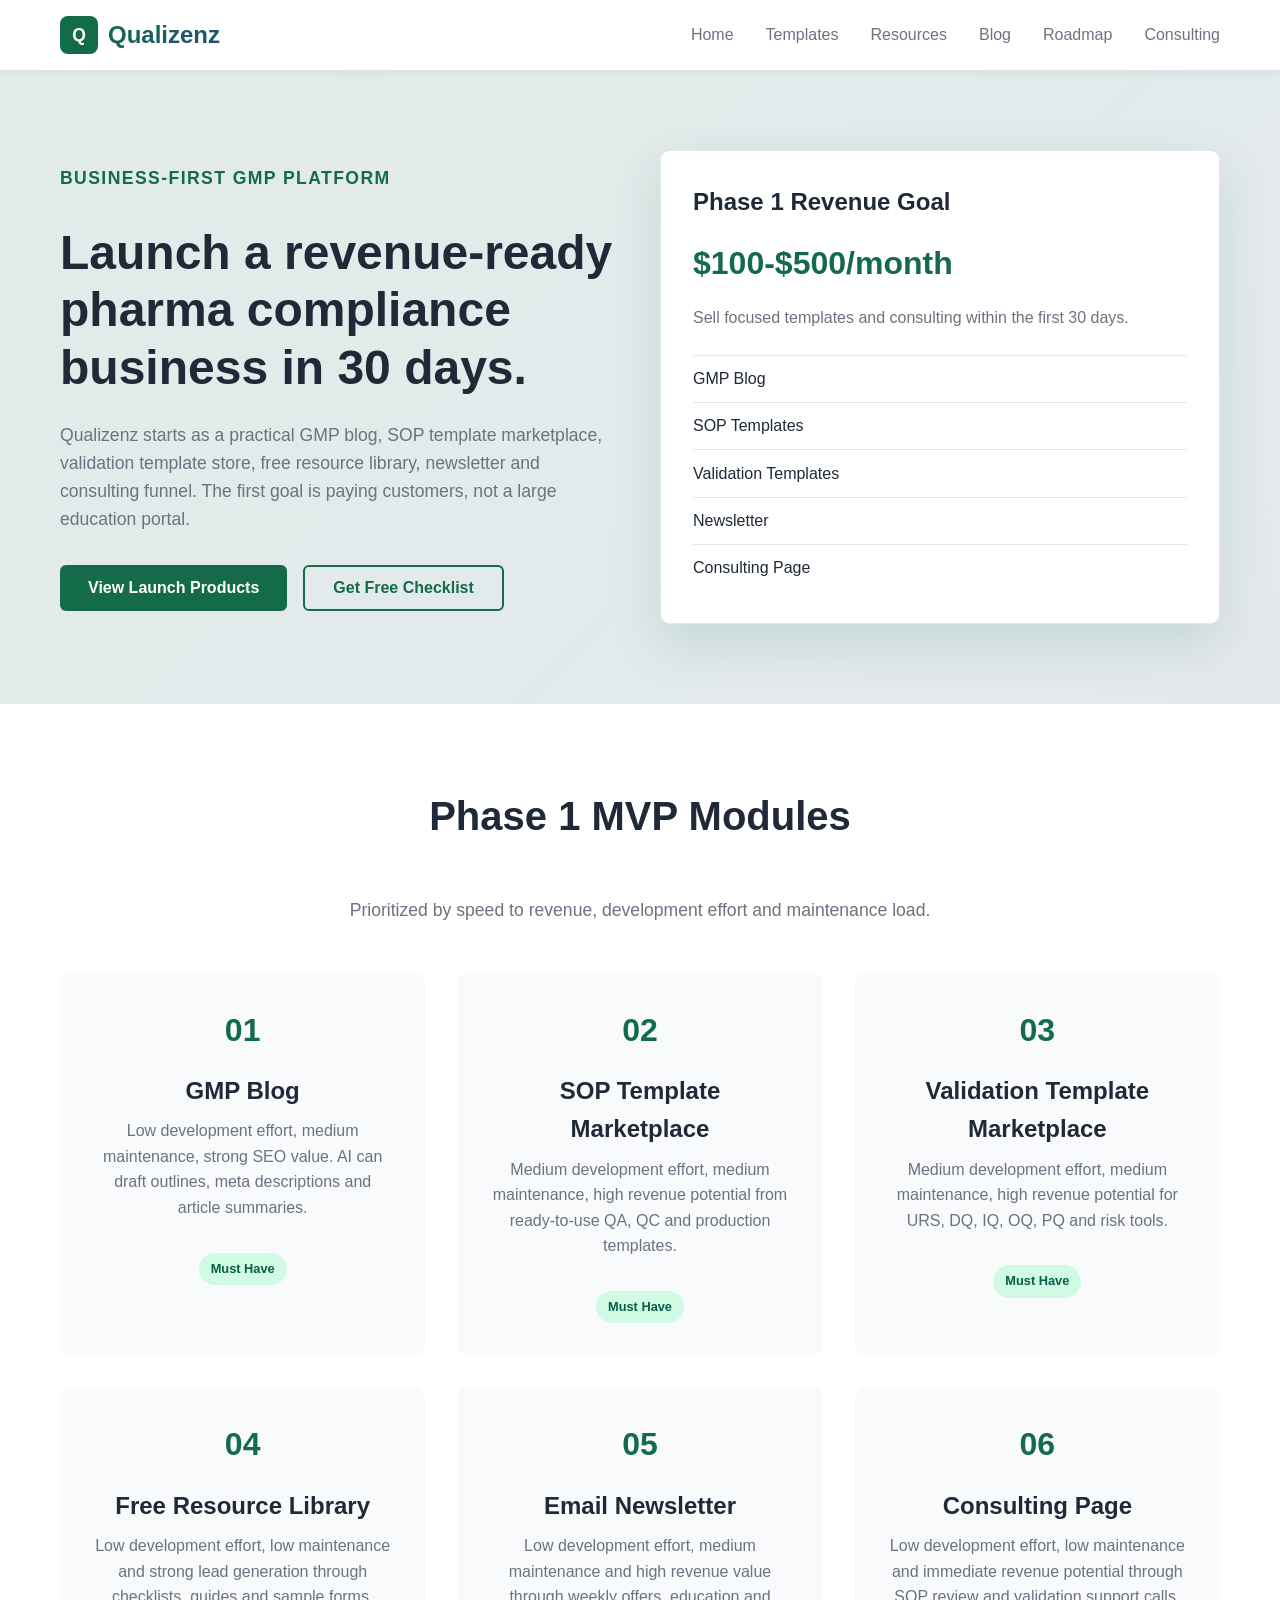
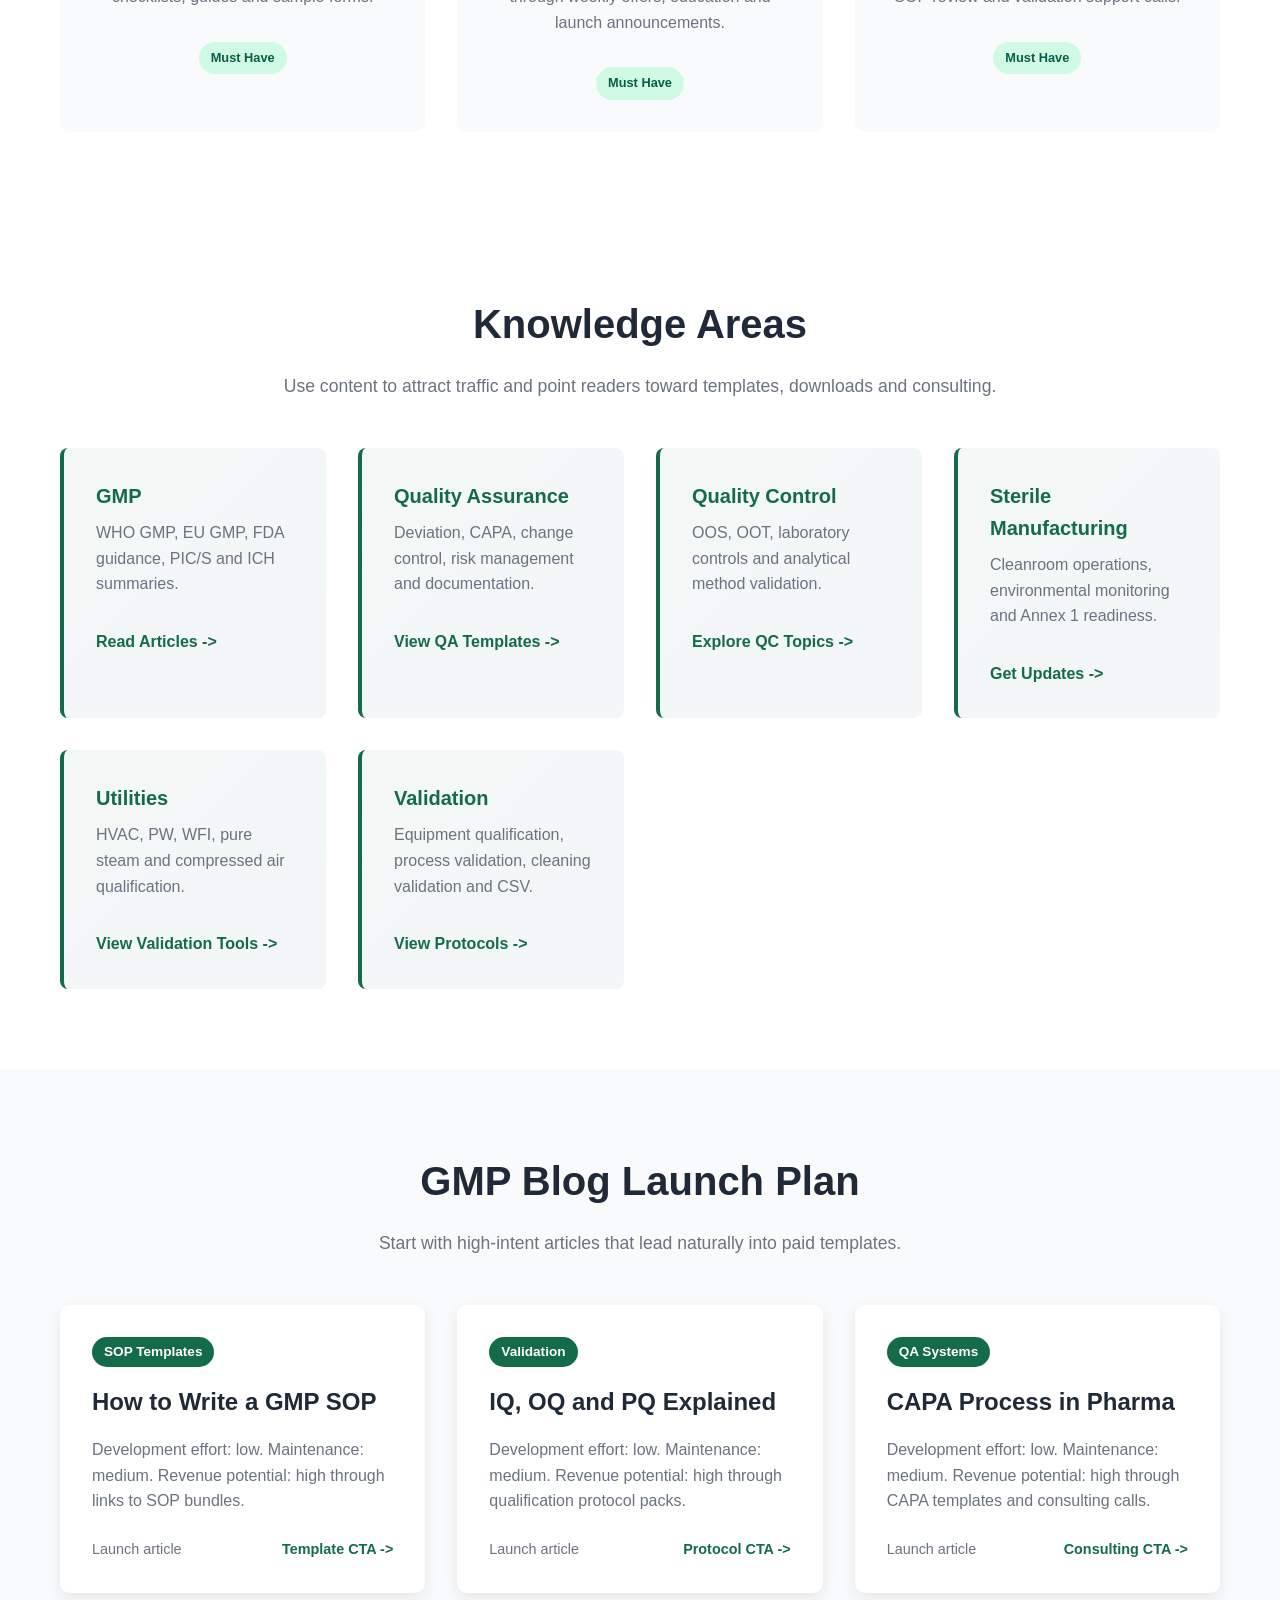
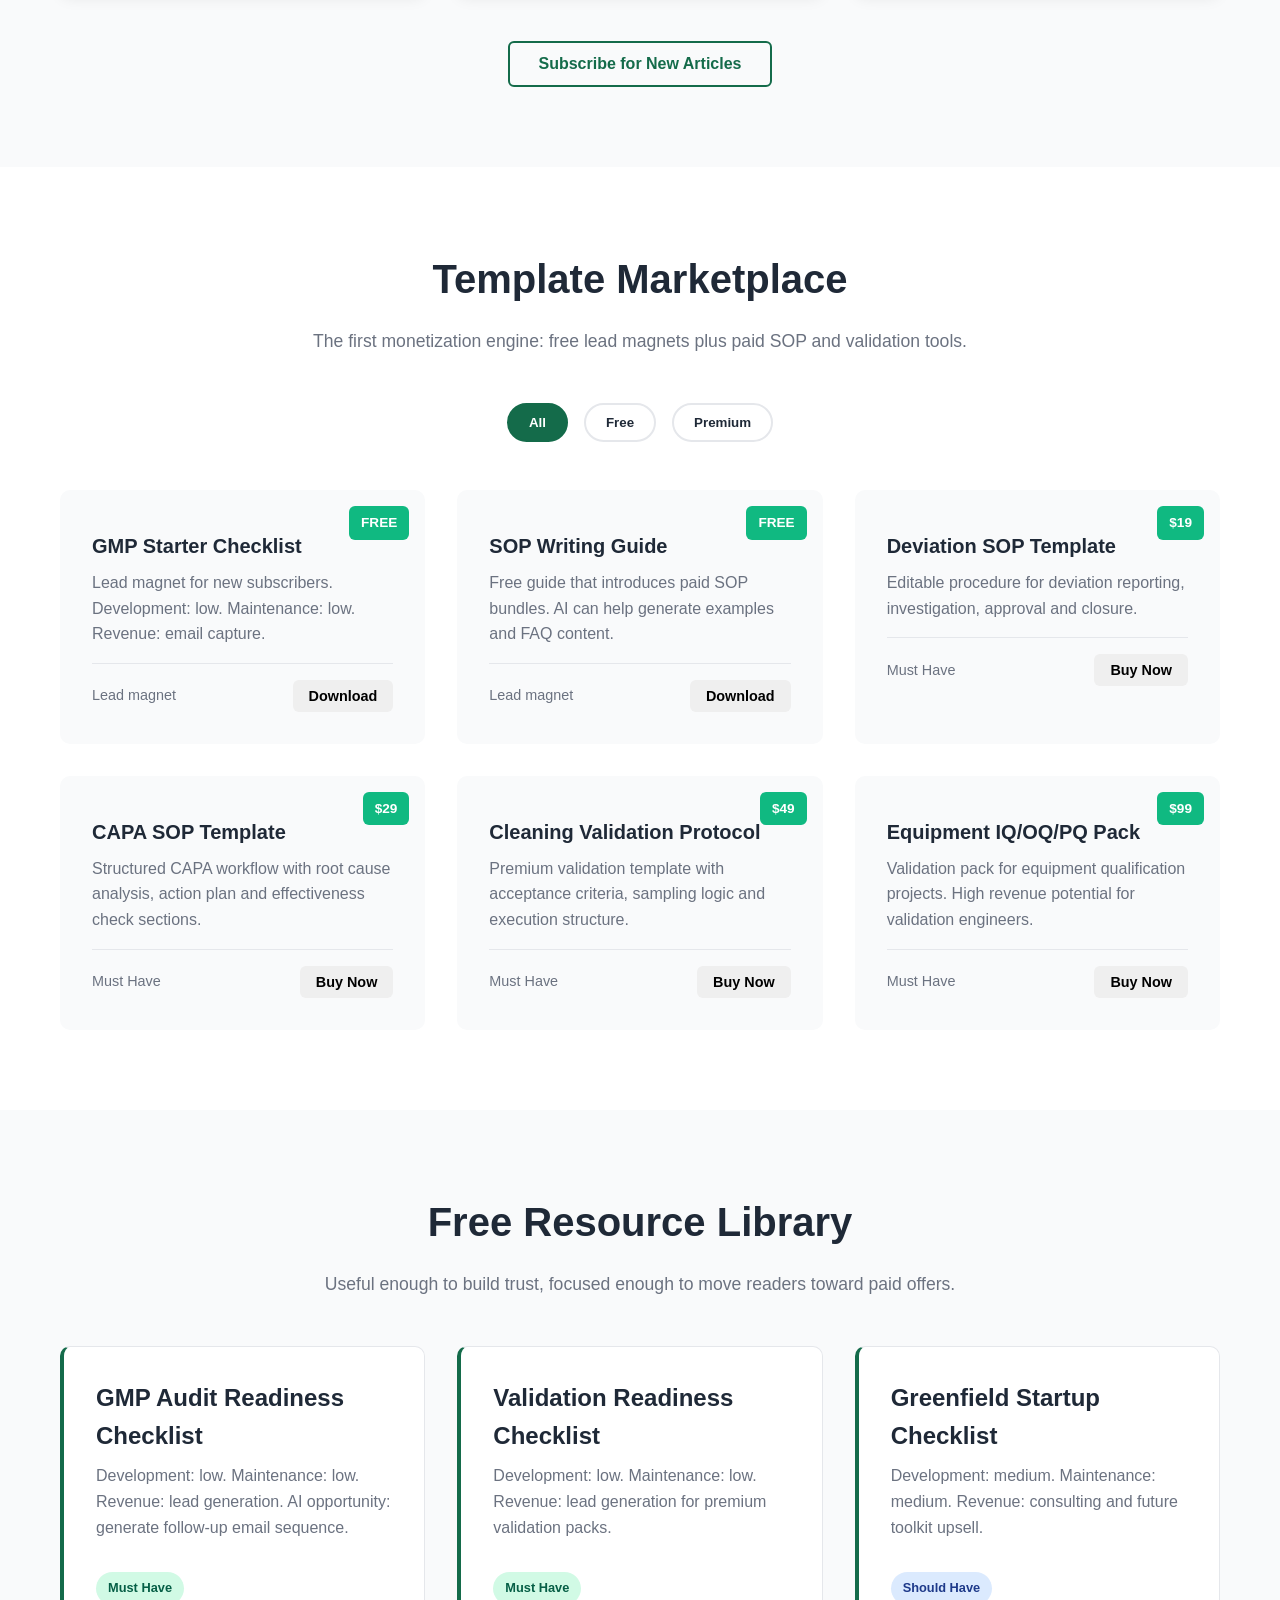
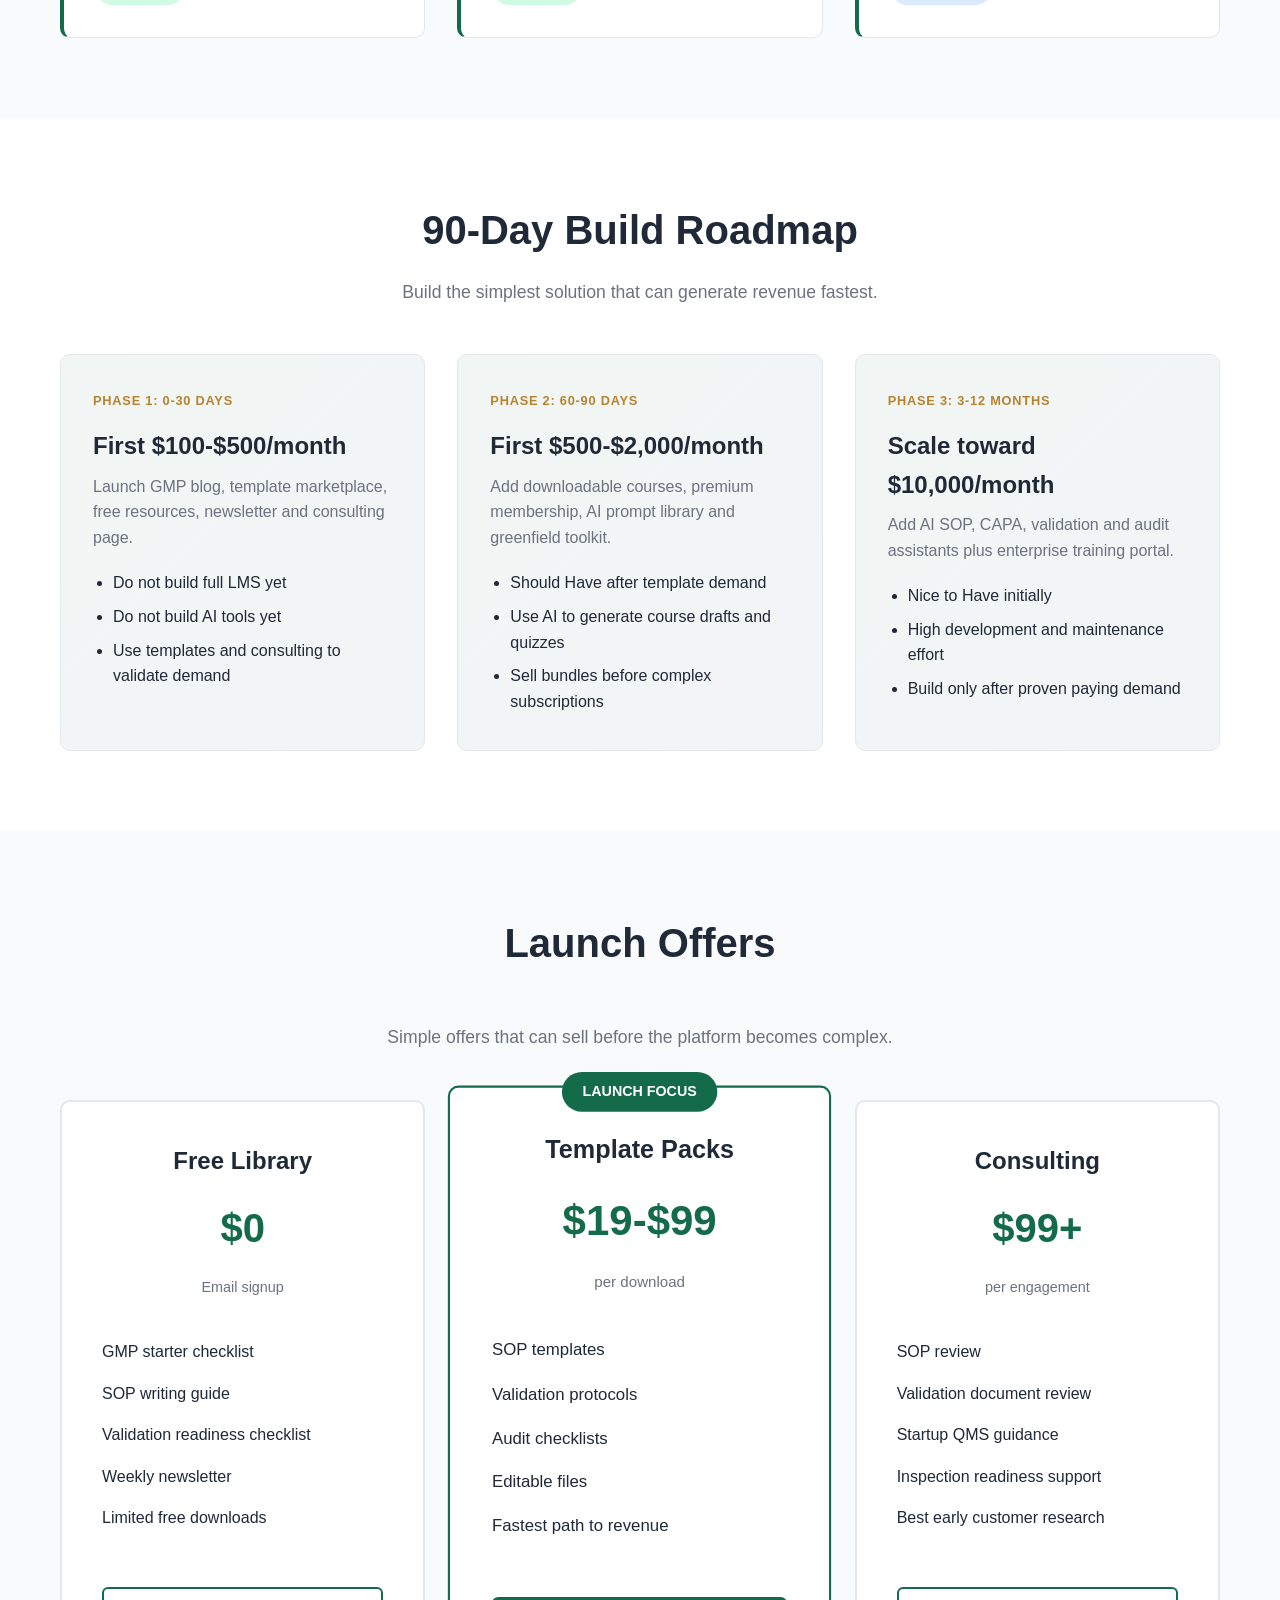
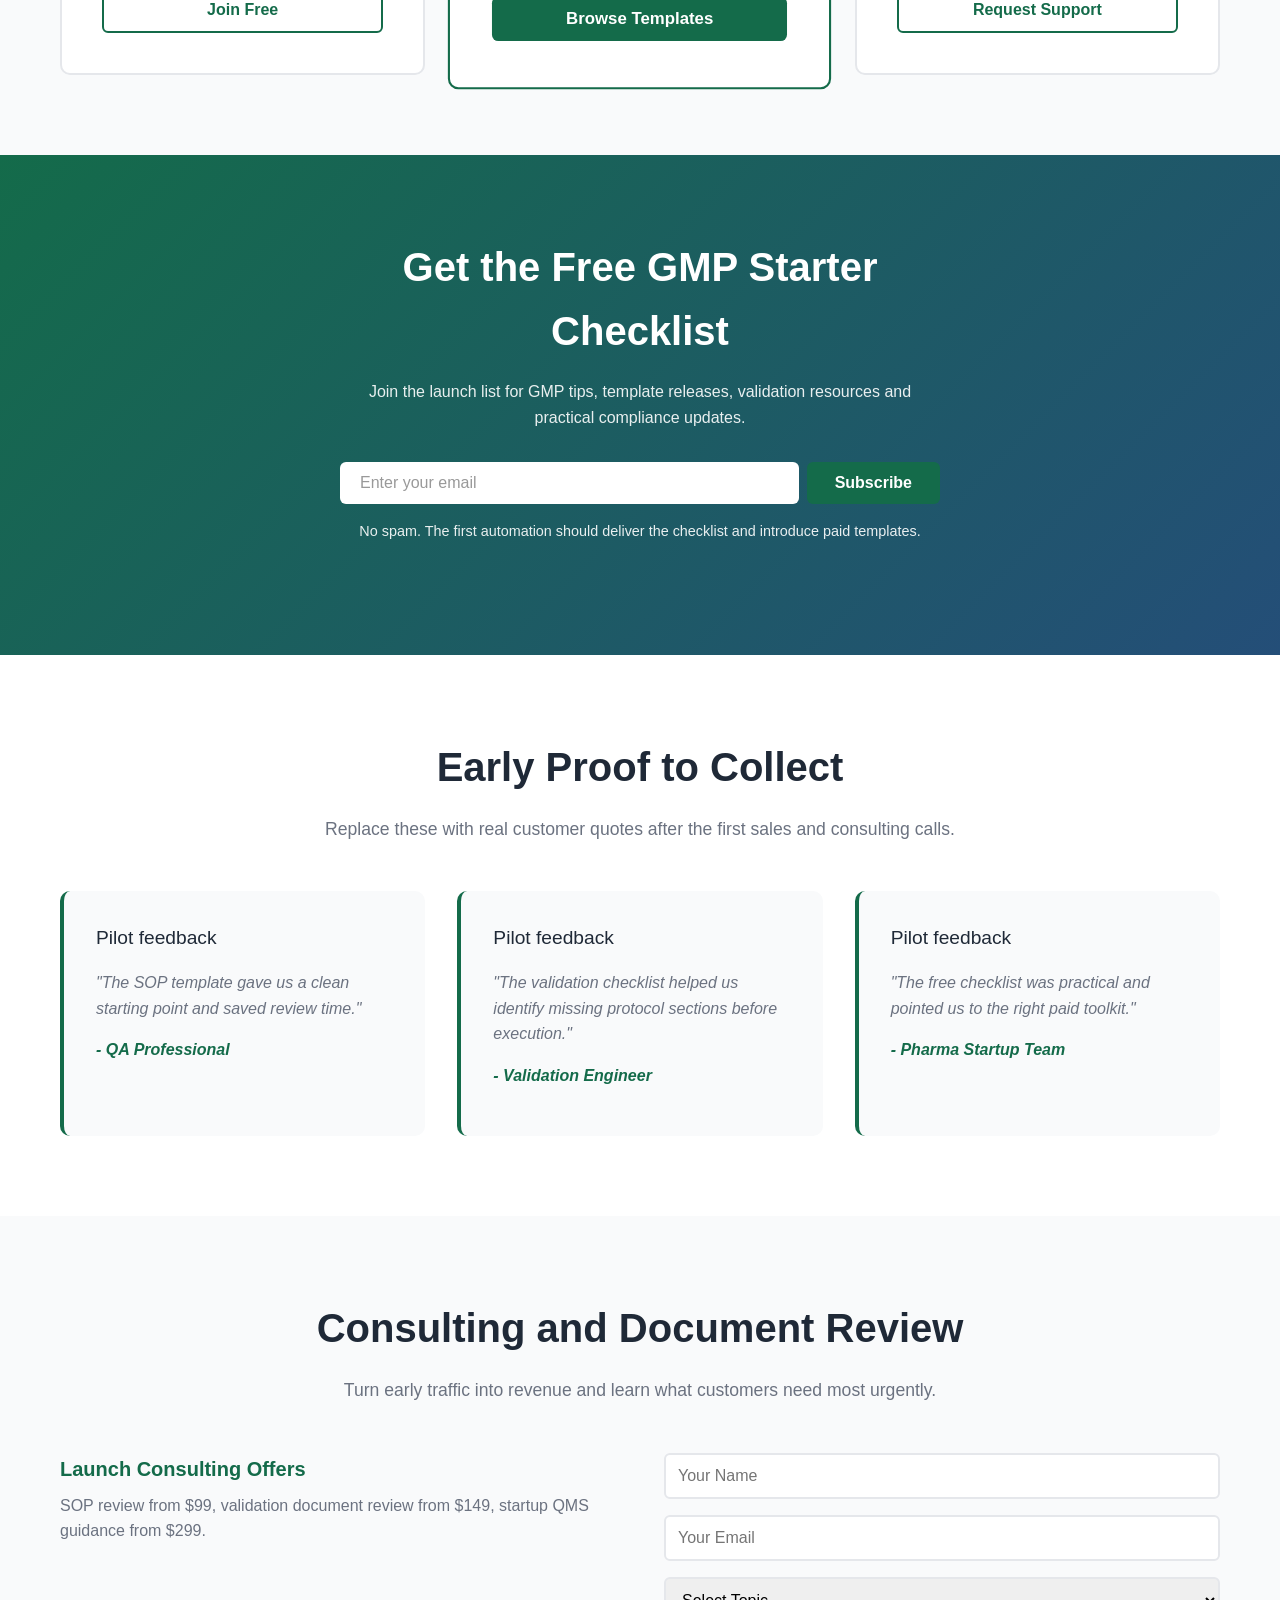
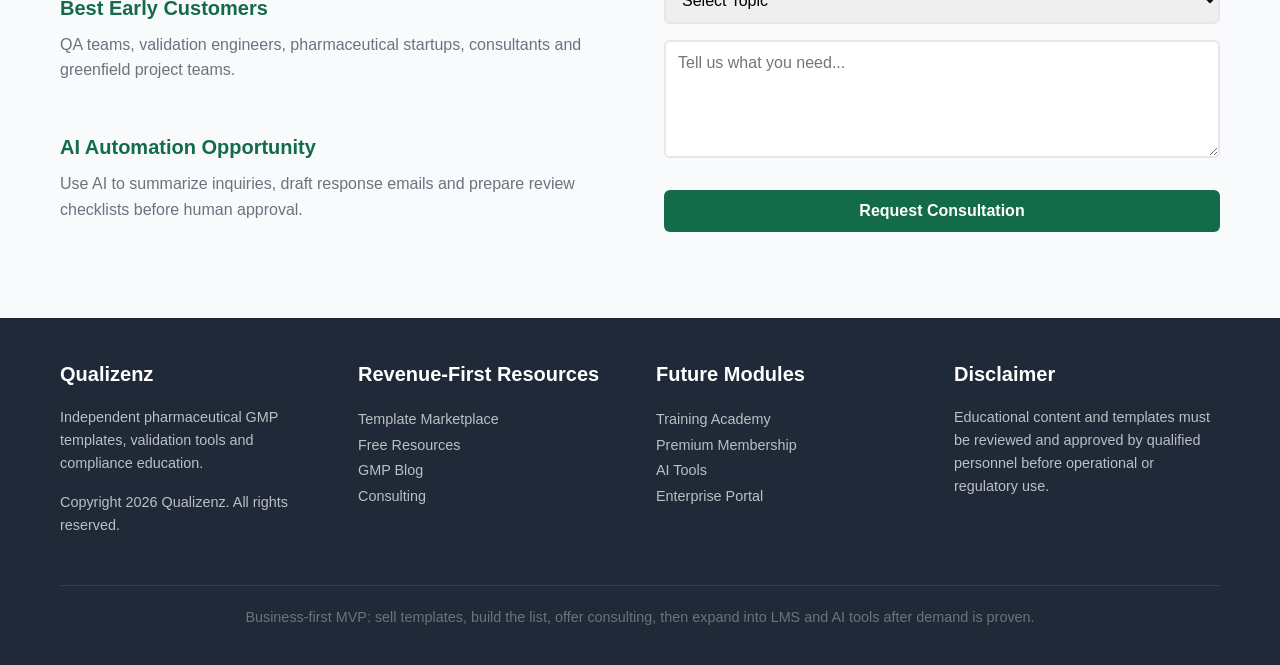
==== index.html @ a14ee41c "commit new files" ====
<!DOCTYPE html>
<html lang="en">
<head>
    <meta charset="UTF-8">
    <meta name="viewport" content="width=device-width, initial-scale=1.0">
    <title>Qualizenz - GMP Templates, Validation Tools and Compliance Consulting</title>
    <meta name="description" content="Qualizenz is a business-first pharmaceutical GMP platform focused on SOP templates, validation templates, free resources, newsletters and consulting before larger LMS and AI tools.">
    <link rel="stylesheet" href="styles.css">
</head>
<body>
    <!-- NAVIGATION -->
    <nav class="navbar">
        <div class="container">
            <div class="logo">
                <span class="logo-icon">Q</span>
                <span class="logo-text">Qualizenz</span>
            </div>
            <ul class="nav-links">
                <li><a href="#home">Home</a></li>
                <li><a href="#templates">Templates</a></li>
                <li><a href="#resources">Resources</a></li>
                <li><a href="#blog">Blog</a></li>
                <li><a href="#roadmap">Roadmap</a></li>
                <li><a href="#contact">Consulting</a></li>
            </ul>
        </div>
    </nav>

    <!-- HERO SECTION -->
    <section id="home" class="hero">
        <div class="container">
            <div class="hero-content">
                <p class="eyebrow">Business-first GMP platform</p>
                <h1>Launch a revenue-ready pharma compliance business in 30 days.</h1>
                <p>Qualizenz starts as a practical GMP blog, SOP template marketplace, validation template store, free resource library, newsletter and consulting funnel. The first goal is paying customers, not a large education portal.</p>
                <div class="hero-buttons">
                    <button class="btn btn-primary" onclick="scrollTo('templates')">View Launch Products</button>
                    <button class="btn btn-secondary" onclick="scrollTo('newsletter')">Get Free Checklist</button>
                </div>
            </div>
            <div class="hero-image">
                <div class="hero-card">
                    <h3>Phase 1 Revenue Goal</h3>
                    <div class="hero-number">$100-$500/month</div>
                    <p>Sell focused templates and consulting within the first 30 days.</p>
                    <ul>
                        <li>GMP Blog</li>
                        <li>SOP Templates</li>
                        <li>Validation Templates</li>
                        <li>Newsletter</li>
                        <li>Consulting Page</li>
                    </ul>
                </div>
            </div>
        </div>
    </section>

    <!-- BUSINESS-FIRST FEATURES -->
    <section class="features">
        <div class="container">
            <h2>Phase 1 MVP Modules</h2>
            <p class="section-subtitle">Prioritized by speed to revenue, development effort and maintenance load.</p>
            <div class="features-grid">
                <div class="feature-card">
                    <div class="feature-icon">01</div>
                    <h3>GMP Blog</h3>
                    <p>Low development effort, medium maintenance, strong SEO value. AI can draft outlines, meta descriptions and article summaries.</p>
                    <span class="priority must">Must Have</span>
                </div>
                <div class="feature-card">
                    <div class="feature-icon">02</div>
                    <h3>SOP Template Marketplace</h3>
                    <p>Medium development effort, medium maintenance, high revenue potential from ready-to-use QA, QC and production templates.</p>
                    <span class="priority must">Must Have</span>
                </div>
                <div class="feature-card">
                    <div class="feature-icon">03</div>
                    <h3>Validation Template Marketplace</h3>
                    <p>Medium development effort, medium maintenance, high revenue potential for URS, DQ, IQ, OQ, PQ and risk tools.</p>
                    <span class="priority must">Must Have</span>
                </div>
                <div class="feature-card">
                    <div class="feature-icon">04</div>
                    <h3>Free Resource Library</h3>
                    <p>Low development effort, low maintenance and strong lead generation through checklists, guides and sample forms.</p>
                    <span class="priority must">Must Have</span>
                </div>
                <div class="feature-card">
                    <div class="feature-icon">05</div>
                    <h3>Email Newsletter</h3>
                    <p>Low development effort, medium maintenance and high revenue value through weekly offers, education and launch announcements.</p>
                    <span class="priority must">Must Have</span>
                </div>
                <div class="feature-card">
                    <div class="feature-icon">06</div>
                    <h3>Consulting Page</h3>
                    <p>Low development effort, low maintenance and immediate revenue potential through SOP review and validation support calls.</p>
                    <span class="priority must">Must Have</span>
                </div>
            </div>
        </div>
    </section>

    <!-- KNOWLEDGE HUB PREVIEW -->
    <section id="knowledge" class="knowledge-hub">
        <div class="container">
            <h2>Knowledge Areas</h2>
            <p class="section-subtitle">Use content to attract traffic and point readers toward templates, downloads and consulting.</p>
            <div class="knowledge-grid">
                <div class="knowledge-item">
                    <h4>GMP</h4>
                    <p>WHO GMP, EU GMP, FDA guidance, PIC/S and ICH summaries.</p>
                    <a href="#blog" class="read-more">Read Articles -></a>
                </div>
                <div class="knowledge-item">
                    <h4>Quality Assurance</h4>
                    <p>Deviation, CAPA, change control, risk management and documentation.</p>
                    <a href="#templates" class="read-more">View QA Templates -></a>
                </div>
                <div class="knowledge-item">
                    <h4>Quality Control</h4>
                    <p>OOS, OOT, laboratory controls and analytical method validation.</p>
                    <a href="#blog" class="read-more">Explore QC Topics -></a>
                </div>
                <div class="knowledge-item">
                    <h4>Sterile Manufacturing</h4>
                    <p>Cleanroom operations, environmental monitoring and Annex 1 readiness.</p>
                    <a href="#newsletter" class="read-more">Get Updates -></a>
                </div>
                <div class="knowledge-item">
                    <h4>Utilities</h4>
                    <p>HVAC, PW, WFI, pure steam and compressed air qualification.</p>
                    <a href="#templates" class="read-more">View Validation Tools -></a>
                </div>
                <div class="knowledge-item">
                    <h4>Validation</h4>
                    <p>Equipment qualification, process validation, cleaning validation and CSV.</p>
                    <a href="#templates" class="read-more">View Protocols -></a>
                </div>
            </div>
        </div>
    </section>

    <!-- BLOG PREVIEW -->
    <section id="blog" class="blog-preview">
        <div class="container">
            <h2>GMP Blog Launch Plan</h2>
            <p class="section-subtitle">Start with high-intent articles that lead naturally into paid templates.</p>
            <div class="blog-grid">
                <article class="blog-card">
                    <div class="blog-category">SOP Templates</div>
                    <h3>How to Write a GMP SOP</h3>
                    <p>Development effort: low. Maintenance: medium. Revenue potential: high through links to SOP bundles.</p>
                    <div class="blog-meta">
                        <span class="read-time">Launch article</span>
                        <a href="#templates" class="read-article">Template CTA -></a>
                    </div>
                </article>
                <article class="blog-card">
                    <div class="blog-category">Validation</div>
                    <h3>IQ, OQ and PQ Explained</h3>
                    <p>Development effort: low. Maintenance: medium. Revenue potential: high through qualification protocol packs.</p>
                    <div class="blog-meta">
                        <span class="read-time">Launch article</span>
                        <a href="#templates" class="read-article">Protocol CTA -></a>
                    </div>
                </article>
                <article class="blog-card">
                    <div class="blog-category">QA Systems</div>
                    <h3>CAPA Process in Pharma</h3>
                    <p>Development effort: low. Maintenance: medium. Revenue potential: high through CAPA templates and consulting calls.</p>
                    <div class="blog-meta">
                        <span class="read-time">Launch article</span>
                        <a href="#contact" class="read-article">Consulting CTA -></a>
                    </div>
                </article>
            </div>
            <div class="center">
                <button class="btn btn-secondary" onclick="scrollTo('newsletter')">Subscribe for New Articles</button>
            </div>
        </div>
    </section>

    <!-- TEMPLATES MARKETPLACE -->
    <section id="templates" class="templates">
        <div class="container">
            <h2>Template Marketplace</h2>
            <p class="section-subtitle">The first monetization engine: free lead magnets plus paid SOP and validation tools.</p>
            
            <div class="template-filters">
                <button class="filter-btn active" onclick="filterTemplates('all', event)">All</button>
                <button class="filter-btn" onclick="filterTemplates('free', event)">Free</button>
                <button class="filter-btn" onclick="filterTemplates('premium', event)">Premium</button>
            </div>

            <div class="templates-grid">
                <div class="template-card" data-type="free">
                    <div class="template-badge">FREE</div>
                    <h4>GMP Starter Checklist</h4>
                    <p>Lead magnet for new subscribers. Development: low. Maintenance: low. Revenue: email capture.</p>
                    <div class="template-meta">
                        <span class="downloads">Lead magnet</span>
                        <button class="btn btn-small" onclick="downloadTemplate('gmp-starter-checklist')">Download</button>
                    </div>
                </div>

                <div class="template-card" data-type="free">
                    <div class="template-badge">FREE</div>
                    <h4>SOP Writing Guide</h4>
                    <p>Free guide that introduces paid SOP bundles. AI can help generate examples and FAQ content.</p>
                    <div class="template-meta">
                        <span class="downloads">Lead magnet</span>
                        <button class="btn btn-small" onclick="downloadTemplate('sop-writing-guide')">Download</button>
                    </div>
                </div>

                <div class="template-card" data-type="premium">
                    <div class="template-badge">$19</div>
                    <h4>Deviation SOP Template</h4>
                    <p>Editable procedure for deviation reporting, investigation, approval and closure.</p>
                    <div class="template-meta">
                        <span class="downloads">Must Have</span>
                        <button class="btn btn-small" onclick="buyTemplate('deviation-sop')">Buy Now</button>
                    </div>
                </div>

                <div class="template-card" data-type="premium">
                    <div class="template-badge">$29</div>
                    <h4>CAPA SOP Template</h4>
                    <p>Structured CAPA workflow with root cause analysis, action plan and effectiveness check sections.</p>
                    <div class="template-meta">
                        <span class="downloads">Must Have</span>
                        <button class="btn btn-small" onclick="buyTemplate('capa-sop')">Buy Now</button>
                    </div>
                </div>

                <div class="template-card" data-type="premium">
                    <div class="template-badge">$49</div>
                    <h4>Cleaning Validation Protocol</h4>
                    <p>Premium validation template with acceptance criteria, sampling logic and execution structure.</p>
                    <div class="template-meta">
                        <span class="downloads">Must Have</span>
                        <button class="btn btn-small" onclick="buyTemplate('cleaning-validation-protocol')">Buy Now</button>
                    </div>
                </div>

                <div class="template-card" data-type="premium">
                    <div class="template-badge">$99</div>
                    <h4>Equipment IQ/OQ/PQ Pack</h4>
                    <p>Validation pack for equipment qualification projects. High revenue potential for validation engineers.</p>
                    <div class="template-meta">
                        <span class="downloads">Must Have</span>
                        <button class="btn btn-small" onclick="buyTemplate('equipment-qualification-pack')">Buy Now</button>
                    </div>
                </div>
            </div>
        </div>
    </section>

    <!-- FREE RESOURCES -->
    <section id="resources" class="resources-section">
        <div class="container">
            <h2>Free Resource Library</h2>
            <p class="section-subtitle">Useful enough to build trust, focused enough to move readers toward paid offers.</p>
            <div class="business-grid">
                <div class="business-card">
                    <h3>GMP Audit Readiness Checklist</h3>
                    <p>Development: low. Maintenance: low. Revenue: lead generation. AI opportunity: generate follow-up email sequence.</p>
                    <span class="priority must">Must Have</span>
                </div>
                <div class="business-card">
                    <h3>Validation Readiness Checklist</h3>
                    <p>Development: low. Maintenance: low. Revenue: lead generation for premium validation packs.</p>
                    <span class="priority must">Must Have</span>
                </div>
                <div class="business-card">
                    <h3>Greenfield Startup Checklist</h3>
                    <p>Development: medium. Maintenance: medium. Revenue: consulting and future toolkit upsell.</p>
                    <span class="priority should">Should Have</span>
                </div>
            </div>
        </div>
    </section>

    <!-- ROADMAP SECTION -->
    <section id="roadmap" class="roadmap-section">
        <div class="container">
            <h2>90-Day Build Roadmap</h2>
            <p class="section-subtitle">Build the simplest solution that can generate revenue fastest.</p>
            <div class="roadmap-grid">
                <div class="roadmap-card">
                    <span class="phase">Phase 1: 0-30 Days</span>
                    <h3>First $100-$500/month</h3>
                    <p>Launch GMP blog, template marketplace, free resources, newsletter and consulting page.</p>
                    <ul>
                        <li>Do not build full LMS yet</li>
                        <li>Do not build AI tools yet</li>
                        <li>Use templates and consulting to validate demand</li>
                    </ul>
                </div>
                <div class="roadmap-card">
                    <span class="phase">Phase 2: 60-90 Days</span>
                    <h3>First $500-$2,000/month</h3>
                    <p>Add downloadable courses, premium membership, AI prompt library and greenfield toolkit.</p>
                    <ul>
                        <li>Should Have after template demand</li>
                        <li>Use AI to generate course drafts and quizzes</li>
                        <li>Sell bundles before complex subscriptions</li>
                    </ul>
                </div>
                <div class="roadmap-card">
                    <span class="phase">Phase 3: 3-12 Months</span>
                    <h3>Scale toward $10,000/month</h3>
                    <p>Add AI SOP, CAPA, validation and audit assistants plus enterprise training portal.</p>
                    <ul>
                        <li>Nice to Have initially</li>
                        <li>High development and maintenance effort</li>
                        <li>Build only after proven paying demand</li>
                    </ul>
                </div>
            </div>
        </div>
    </section>

    <!-- PRICING SECTION -->
    <section class="pricing">
        <div class="container">
            <h2>Launch Offers</h2>
            <p class="section-subtitle">Simple offers that can sell before the platform becomes complex.</p>
            
            <div class="pricing-grid">
                <div class="pricing-card">
                    <h3>Free Library</h3>
                    <div class="price">$0</div>
                    <p class="price-period">Email signup</p>
                    <ul class="features-list">
                        <li>GMP starter checklist</li>
                        <li>SOP writing guide</li>
                        <li>Validation readiness checklist</li>
                        <li>Weekly newsletter</li>
                        <li>Limited free downloads</li>
                    </ul>
                    <button class="btn btn-secondary" onclick="scrollTo('newsletter')">Join Free</button>
                </div>

                <div class="pricing-card featured">
                    <div class="featured-badge">LAUNCH FOCUS</div>
                    <h3>Template Packs</h3>
                    <div class="price">$19-$99</div>
                    <p class="price-period">per download</p>
                    <ul class="features-list">
                        <li>SOP templates</li>
                        <li>Validation protocols</li>
                        <li>Audit checklists</li>
                        <li>Editable files</li>
                        <li>Fastest path to revenue</li>
                    </ul>
                    <button class="btn btn-primary" onclick="scrollTo('templates')">Browse Templates</button>
                </div>

                <div class="pricing-card">
                    <h3>Consulting</h3>
                    <div class="price">$99+</div>
                    <p class="price-period">per engagement</p>
                    <ul class="features-list">
                        <li>SOP review</li>
                        <li>Validation document review</li>
                        <li>Startup QMS guidance</li>
                        <li>Inspection readiness support</li>
                        <li>Best early customer research</li>
                    </ul>
                    <button class="btn btn-secondary" onclick="scrollTo('contact')">Request Support</button>
                </div>
            </div>
        </div>
    </section>

    <!-- NEWSLETTER SIGNUP -->
    <section id="newsletter" class="newsletter">
        <div class="container">
            <div class="newsletter-content">
                <h2>Get the Free GMP Starter Checklist</h2>
                <p>Join the launch list for GMP tips, template releases, validation resources and practical compliance updates.</p>
                <form class="newsletter-form" id="newsletterForm">
                    <input 
                        type="email" 
                        placeholder="Enter your email" 
                        required 
                        id="newsletterEmail"
                    >
                    <button type="submit" class="btn btn-primary">Subscribe</button>
                </form>
                <p class="newsletter-note">No spam. The first automation should deliver the checklist and introduce paid templates.</p>
                <div id="newsletterMessage" class="newsletter-message"></div>
            </div>
        </div>
    </section>

    <!-- TESTIMONIALS -->
    <section class="testimonials">
        <div class="container">
            <h2>Early Proof to Collect</h2>
            <p class="section-subtitle">Replace these with real customer quotes after the first sales and consulting calls.</p>
            <div class="testimonials-grid">
                <div class="testimonial-card">
                    <div class="stars">Pilot feedback</div>
                    <p>"The SOP template gave us a clean starting point and saved review time."</p>
                    <p class="testimonial-author">- QA Professional</p>
                </div>
                <div class="testimonial-card">
                    <div class="stars">Pilot feedback</div>
                    <p>"The validation checklist helped us identify missing protocol sections before execution."</p>
                    <p class="testimonial-author">- Validation Engineer</p>
                </div>
                <div class="testimonial-card">
                    <div class="stars">Pilot feedback</div>
                    <p>"The free checklist was practical and pointed us to the right paid toolkit."</p>
                    <p class="testimonial-author">- Pharma Startup Team</p>
                </div>
            </div>
        </div>
    </section>

    <!-- CONTACT SECTION -->
    <section id="contact" class="contact">
        <div class="container">
            <h2>Consulting and Document Review</h2>
            <p class="section-subtitle">Turn early traffic into revenue and learn what customers need most urgently.</p>
            
            <div class="contact-content">
                <div class="contact-info">
                    <div class="contact-item">
                        <h4>Launch Consulting Offers</h4>
                        <p>SOP review from $99, validation document review from $149, startup QMS guidance from $299.</p>
                    </div>
                    <div class="contact-item">
                        <h4>Best Early Customers</h4>
                        <p>QA teams, validation engineers, pharmaceutical startups, consultants and greenfield project teams.</p>
                    </div>
                    <div class="contact-item">
                        <h4>AI Automation Opportunity</h4>
                        <p>Use AI to summarize inquiries, draft response emails and prepare review checklists before human approval.</p>
                    </div>
                </div>
                
                <form class="contact-form" id="contactForm">
                    <input type="text" name="name" placeholder="Your Name" required>
                    <input type="email" name="email" placeholder="Your Email" required>
                    <select name="topic" required>
                        <option value="">Select Topic</option>
                        <option value="sop-review">SOP Review</option>
                        <option value="validation-review">Validation Document Review</option>
                        <option value="qms-startup">Startup QMS Guidance</option>
                        <option value="inspection-readiness">Inspection Readiness</option>
                    </select>
                    <textarea name="message" placeholder="Tell us what you need..." rows="5" required></textarea>
                    <button type="submit" class="btn btn-primary">Request Consultation</button>
                </form>
            </div>
        </div>
    </section>

    <!-- FOOTER -->
    <footer class="footer">
        <div class="container">
            <div class="footer-content">
                <div class="footer-section">
                    <h4>Qualizenz</h4>
                    <p>Independent pharmaceutical GMP templates, validation tools and compliance education.</p>
                    <p class="copyright">Copyright 2026 Qualizenz. All rights reserved.</p>
                </div>
                <div class="footer-section">
                    <h4>Revenue-First Resources</h4>
                    <ul>
                        <li><a href="#templates">Template Marketplace</a></li>
                        <li><a href="#resources">Free Resources</a></li>
                        <li><a href="#blog">GMP Blog</a></li>
                        <li><a href="#contact">Consulting</a></li>
                    </ul>
                </div>
                <div class="footer-section">
                    <h4>Future Modules</h4>
                    <ul>
                        <li><a href="#roadmap">Training Academy</a></li>
                        <li><a href="#roadmap">Premium Membership</a></li>
                        <li><a href="#roadmap">AI Tools</a></li>
                        <li><a href="#roadmap">Enterprise Portal</a></li>
                    </ul>
                </div>
                <div class="footer-section">
                    <h4>Disclaimer</h4>
                    <p>Educational content and templates must be reviewed and approved by qualified personnel before operational or regulatory use.</p>
                </div>
            </div>
            <div class="footer-bottom">
                <p>Business-first MVP: sell templates, build the list, offer consulting, then expand into LMS and AI tools after demand is proven.</p>
            </div>
        </div>
    </footer>

    <script src="script.js"></script>
</body>
</html>
---- styles.css ----
/* GLOBAL STYLES */
* {
    margin: 0;
    padding: 0;
    box-sizing: border-box;
}

:root {
    --primary-color: #146B4A;
    --secondary-color: #244E78;
    --accent-color: #B7832F;
    --text-color: #1F2937;
    --light-text: #6B7280;
    --background: #F9FAFB;
    --white: #FFFFFF;
    --border: #E5E7EB;
    --success: #10B981;
    --warning: #F59E0B;
    --error: #EF4444;
}

html {
    scroll-behavior: smooth;
}

body {
    font-family: 'Segoe UI', Tahoma, Geneva, Verdana, sans-serif;
    line-height: 1.6;
    color: var(--text-color);
    background-color: var(--background);
}

.container {
    max-width: 1200px;
    margin: 0 auto;
    padding: 0 20px;
}

/* TYPOGRAPHY */
h1 {
    font-size: 3rem;
    font-weight: 700;
    margin-bottom: 1rem;
    line-height: 1.2;
}

h2 {
    font-size: 2.5rem;
    font-weight: 700;
    margin-bottom: 1rem;
    text-align: center;
}

h3 {
    font-size: 1.5rem;
    font-weight: 600;
    margin-bottom: 0.5rem;
}

h4 {
    font-size: 1.25rem;
    font-weight: 600;
    margin-bottom: 0.5rem;
}

p {
    margin-bottom: 1rem;
    color: var(--light-text);
}

a {
    color: var(--primary-color);
    text-decoration: none;
    transition: color 0.3s ease;
}

a:hover {
    color: var(--secondary-color);
}

/* BUTTONS */
.btn {
    padding: 12px 28px;
    border: none;
    border-radius: 6px;
    font-size: 1rem;
    font-weight: 600;
    cursor: pointer;
    transition: all 0.3s ease;
    display: inline-block;
}

.btn-primary {
    background-color: var(--primary-color);
    color: var(--white);
}

.btn-primary:hover {
    background-color: var(--secondary-color);
    transform: translateY(-2px);
    box-shadow: 0 10px 20px rgba(20, 107, 74, 0.2);
}

.btn-secondary {
    background-color: transparent;
    color: var(--primary-color);
    border: 2px solid var(--primary-color);
}

.btn-secondary:hover {
    background-color: var(--primary-color);
    color: var(--white);
}

.btn-small {
    padding: 8px 16px;
    font-size: 0.9rem;
}

/* NAVBAR */
.navbar {
    background-color: var(--white);
    box-shadow: 0 2px 10px rgba(0, 0, 0, 0.05);
    position: sticky;
    top: 0;
    z-index: 1000;
}

.navbar .container {
    display: flex;
    justify-content: space-between;
    align-items: center;
    padding: 1rem 20px;
}

.logo {
    display: flex;
    align-items: center;
    font-size: 1.5rem;
    font-weight: 700;
    color: var(--text-color);
}

.logo-icon {
    margin-right: 10px;
    display: inline-flex;
    align-items: center;
    justify-content: center;
    width: 38px;
    height: 38px;
    border-radius: 8px;
    background-color: var(--primary-color);
    color: var(--white);
    font-size: 1.1rem;
}

.logo-text {
    background: linear-gradient(135deg, var(--primary-color), var(--secondary-color));
    -webkit-background-clip: text;
    -webkit-text-fill-color: transparent;
    background-clip: text;
}

.nav-links {
    display: flex;
    list-style: none;
    gap: 2rem;
}

.nav-links a {
    color: var(--light-text);
    font-weight: 500;
    transition: color 0.3s ease;
}

.nav-links a:hover {
    color: var(--primary-color);
}

/* HERO SECTION */
.hero {
    padding: 80px 0;
    background: linear-gradient(135deg, rgba(20, 107, 74, 0.1), rgba(36, 78, 120, 0.1));
}

.hero .container {
    display: grid;
    grid-template-columns: 1fr 1fr;
    gap: 40px;
    align-items: center;
}

.hero-content h1 {
    color: var(--text-color);
    margin-bottom: 1.5rem;
}

.hero-content p {
    font-size: 1.1rem;
    margin-bottom: 2rem;
}

.hero-buttons {
    display: flex;
    gap: 1rem;
}

.hero-icon {
    font-size: 150px;
    text-align: center;
}

.eyebrow {
    color: var(--primary-color);
    font-size: 0.8rem;
    font-weight: 800;
    letter-spacing: 0.08em;
    margin-bottom: 0.75rem;
    text-transform: uppercase;
}

.hero-card {
    background-color: var(--white);
    border: 1px solid var(--border);
    border-radius: 10px;
    box-shadow: 0 20px 50px rgba(20, 107, 74, 0.14);
    padding: 2rem;
}

.hero-card h3 {
    color: var(--text-color);
}

.hero-number {
    color: var(--primary-color);
    font-size: 2rem;
    font-weight: 800;
    margin: 1rem 0;
}

.hero-card ul {
    list-style: none;
    margin-top: 1.5rem;
}

.hero-card li {
    border-top: 1px solid var(--border);
    color: var(--text-color);
    padding: 0.65rem 0;
}

/* FEATURES SECTION */
.features {
    padding: 80px 0;
    background-color: var(--white);
}

.features h2 {
    margin-bottom: 3rem;
}

.features-grid {
    display: grid;
    grid-template-columns: repeat(auto-fit, minmax(300px, 1fr));
    gap: 2rem;
}

.feature-card {
    padding: 2rem;
    background-color: var(--background);
    border-radius: 10px;
    transition: all 0.3s ease;
    text-align: center;
}

.feature-card:hover {
    transform: translateY(-5px);
    box-shadow: 0 10px 30px rgba(0, 0, 0, 0.1);
}

.feature-icon {
    color: var(--primary-color);
    font-size: 2rem;
    font-weight: 800;
    margin-bottom: 1rem;
}

.priority {
    display: inline-block;
    border-radius: 999px;
    font-size: 0.8rem;
    font-weight: 800;
    margin-top: 1rem;
    padding: 6px 12px;
}

.priority.must {
    background-color: #D1FAE5;
    color: #065F46;
}

.priority.should {
    background-color: #DBEAFE;
    color: #1E3A8A;
}

.resources-section,
.roadmap-section {
    padding: 80px 0;
}

.resources-section {
    background-color: var(--background);
}

.roadmap-section {
    background-color: var(--white);
}

.business-grid,
.roadmap-grid {
    display: grid;
    gap: 2rem;
    grid-template-columns: repeat(auto-fit, minmax(280px, 1fr));
}

.business-card,
.roadmap-card {
    background-color: var(--white);
    border: 1px solid var(--border);
    border-radius: 10px;
    padding: 2rem;
}

.resources-section .business-card {
    border-left: 4px solid var(--primary-color);
}

.roadmap-card {
    background: linear-gradient(135deg, rgba(20, 107, 74, 0.06), rgba(36, 78, 120, 0.06));
}

.phase {
    color: var(--accent-color);
    display: inline-block;
    font-size: 0.8rem;
    font-weight: 800;
    letter-spacing: 0.06em;
    margin-bottom: 1rem;
    text-transform: uppercase;
}

.roadmap-card ul {
    margin-left: 1.25rem;
    margin-top: 1rem;
}

.roadmap-card li {
    color: var(--text-color);
    padding: 0.25rem 0;
}

/* KNOWLEDGE HUB */
.knowledge-hub {
    padding: 80px 0;
    background-color: var(--white);
}

.section-subtitle {
    text-align: center;
    color: var(--light-text);
    font-size: 1.1rem;
    margin-bottom: 3rem;
}

.knowledge-grid {
    display: grid;
    grid-template-columns: repeat(auto-fit, minmax(250px, 1fr));
    gap: 2rem;
}

.knowledge-item {
    padding: 2rem;
    background: linear-gradient(135deg, rgba(20, 107, 74, 0.05), rgba(36, 78, 120, 0.05));
    border-left: 4px solid var(--primary-color);
    border-radius: 8px;
}

.knowledge-item h4 {
    color: var(--primary-color);
    margin-bottom: 0.5rem;
}

.read-more {
    display: inline-block;
    margin-top: 1rem;
    font-weight: 600;
    color: var(--primary-color);
}

/* BLOG SECTION */
.blog-preview {
    padding: 80px 0;
    background-color: var(--background);
}

.blog-grid {
    display: grid;
    grid-template-columns: repeat(auto-fit, minmax(350px, 1fr));
    gap: 2rem;
    margin-bottom: 3rem;
}

.blog-card {
    background-color: var(--white);
    padding: 2rem;
    border-radius: 10px;
    box-shadow: 0 5px 15px rgba(0, 0, 0, 0.08);
    transition: all 0.3s ease;
}

.blog-card:hover {
    transform: translateY(-5px);
    box-shadow: 0 15px 30px rgba(0, 0, 0, 0.15);
}

.blog-category {
    display: inline-block;
    background-color: var(--primary-color);
    color: var(--white);
    padding: 4px 12px;
    border-radius: 20px;
    font-size: 0.85rem;
    font-weight: 600;
    margin-bottom: 1rem;
}

.blog-card h3 {
    margin-bottom: 1rem;
    color: var(--text-color);
}

.blog-card p {
    margin-bottom: 1.5rem;
    color: var(--light-text);
}

.blog-meta {
    display: flex;
    justify-content: space-between;
    align-items: center;
    color: var(--light-text);
    font-size: 0.9rem;
}

.read-article {
    font-weight: 600;
    color: var(--primary-color);
}

.center {
    text-align: center;
}

/* TEMPLATES SECTION */
.templates {
    padding: 80px 0;
    background-color: var(--white);
}

.template-filters {
    display: flex;
    justify-content: center;
    gap: 1rem;
    margin-bottom: 3rem;
}

.filter-btn {
    padding: 10px 20px;
    border: 2px solid var(--border);
    background-color: var(--white);
    color: var(--text-color);
    border-radius: 25px;
    cursor: pointer;
    transition: all 0.3s ease;
    font-weight: 600;
}

.filter-btn.active,
.filter-btn:hover {
    border-color: var(--primary-color);
    background-color: var(--primary-color);
    color: var(--white);
}

.templates-grid {
    display: grid;
    grid-template-columns: repeat(auto-fit, minmax(280px, 1fr));
    gap: 2rem;
}

.template-card {
    background-color: var(--background);
    padding: 2rem;
    border-radius: 10px;
    position: relative;
    transition: all 0.3s ease;
}

.template-card:hover {
    transform: translateY(-5px);
    box-shadow: 0 10px 30px rgba(0, 0, 0, 0.1);
}

.template-badge {
    position: absolute;
    top: 1rem;
    right: 1rem;
    background-color: var(--success);
    color: var(--white);
    padding: 6px 12px;
    border-radius: 6px;
    font-size: 0.85rem;
    font-weight: 600;
}

.template-card h4 {
    margin-top: 0.5rem;
    margin-bottom: 0.5rem;
}

.template-meta {
    display: flex;
    justify-content: space-between;
    align-items: center;
    margin-top: 1rem;
    padding-top: 1rem;
    border-top: 1px solid var(--border);
}

.downloads {
    color: var(--light-text);
    font-size: 0.9rem;
}

/* PRICING SECTION */
.pricing {
    padding: 80px 0;
    background-color: var(--background);
}

.pricing h2 {
    margin-bottom: 3rem;
}

.pricing-grid {
    display: grid;
    grid-template-columns: repeat(auto-fit, minmax(300px, 1fr));
    gap: 2rem;
}

.pricing-card {
    background-color: var(--white);
    padding: 2.5rem;
    border-radius: 10px;
    border: 2px solid var(--border);
    text-align: center;
    position: relative;
    transition: all 0.3s ease;
}

.pricing-card:hover {
    transform: translateY(-5px);
    box-shadow: 0 15px 30px rgba(0, 0, 0, 0.1);
}

.pricing-card.featured {
    border-color: var(--primary-color);
    transform: scale(1.05);
}

.featured-badge {
    position: absolute;
    top: -15px;
    left: 50%;
    transform: translateX(-50%);
    background-color: var(--primary-color);
    color: var(--white);
    padding: 8px 20px;
    border-radius: 20px;
    font-size: 0.85rem;
    font-weight: 700;
}

.price {
    font-size: 2.5rem;
    font-weight: 700;
    color: var(--primary-color);
    margin: 1rem 0;
}

.price-period {
    color: var(--light-text);
    font-size: 0.9rem;
    margin-bottom: 2rem;
}

.features-list {
    list-style: none;
    margin: 2rem 0;
    text-align: left;
}

.features-list li {
    padding: 0.5rem 0;
    color: var(--text-color);
}

.pricing-card .btn {
    width: 100%;
    margin-top: 1rem;
}

/* NEWSLETTER SECTION */
.newsletter {
    padding: 80px 0;
    background: linear-gradient(135deg, var(--primary-color), var(--secondary-color));
    color: var(--white);
}

.newsletter-content {
    text-align: center;
    max-width: 600px;
    margin: 0 auto;
}

.newsletter-content h2 {
    color: var(--white);
    margin-bottom: 1rem;
}

.newsletter-content p {
    color: rgba(255, 255, 255, 0.9);
    margin-bottom: 2rem;
}

.newsletter-form {
    display: flex;
    gap: 0.5rem;
    margin-bottom: 1rem;
}

.newsletter-form input {
    flex: 1;
    padding: 12px 20px;
    border: none;
    border-radius: 6px;
    font-size: 1rem;
}

.newsletter-form input::placeholder {
    color: #999;
}

.newsletter-form .btn {
    padding: 12px 28px;
}

.newsletter-note {
    font-size: 0.9rem;
    color: rgba(255, 255, 255, 0.8);
}

.newsletter-message {
    margin-top: 1rem;
    font-weight: 600;
}

/* TESTIMONIALS SECTION */
.testimonials {
    padding: 80px 0;
    background-color: var(--white);
}

.testimonials-grid {
    display: grid;
    grid-template-columns: repeat(auto-fit, minmax(300px, 1fr));
    gap: 2rem;
    margin-top: 3rem;
}

.testimonial-card {
    background-color: var(--background);
    padding: 2rem;
    border-radius: 10px;
    border-left: 4px solid var(--primary-color);
}

.stars {
    font-size: 1.2rem;
    margin-bottom: 1rem;
}

.testimonial-card p {
    margin-bottom: 1rem;
    font-style: italic;
}

.testimonial-author {
    font-weight: 600;
    color: var(--primary-color);
    margin-top: 1rem;
}

/* CONTACT SECTION */
.contact {
    padding: 80px 0;
    background-color: var(--background);
}

.contact-content {
    display: grid;
    grid-template-columns: 1fr 1fr;
    gap: 3rem;
    margin-top: 3rem;
}

.contact-info {
    display: flex;
    flex-direction: column;
    gap: 2rem;
}

.contact-item h4 {
    color: var(--primary-color);
    margin-bottom: 0.5rem;
}

.contact-item a {
    color: var(--primary-color);
    font-weight: 600;
}

.contact-form {
    display: flex;
    flex-direction: column;
    gap: 1rem;
}

.contact-form input,
.contact-form select,
.contact-form textarea {
    padding: 12px;
    border: 2px solid var(--border);
    border-radius: 6px;
    font-size: 1rem;
    font-family: inherit;
    transition: border-color 0.3s ease;
}

.contact-form input:focus,
.contact-form select:focus,
.contact-form textarea:focus {
    outline: none;
    border-color: var(--primary-color);
}

.contact-form button {
    margin-top: 1rem;
}

/* FOOTER */
.footer {
    background-color: var(--text-color);
    color: var(--white);
    padding: 40px 0 20px;
}

.footer-content {
    display: grid;
    grid-template-columns: repeat(auto-fit, minmax(250px, 1fr));
    gap: 2rem;
    margin-bottom: 2rem;
}

.footer-section h4 {
    color: var(--white);
    margin-bottom: 1rem;
}

.footer-section p {
    color: rgba(255, 255, 255, 0.7);
    font-size: 0.9rem;
}

.footer-section ul {
    list-style: none;
}

.footer-section a {
    color: rgba(255, 255, 255, 0.7);
    font-size: 0.9rem;
    transition: color 0.3s ease;
}

.footer-section a:hover {
    color: var(--white);
}

.copyright {
    margin-top: 1rem;
    font-size: 0.9rem;
}

.social-links {
    display: flex;
    gap: 1rem;
}

.social-links a {
    display: inline-block;
}

.footer-bottom {
    text-align: center;
    padding-top: 20px;
    border-top: 1px solid rgba(255, 255, 255, 0.1);
    color: rgba(255, 255, 255, 0.6);
    font-size: 0.9rem;
}

/* RESPONSIVE DESIGN */
@media (max-width: 768px) {
    h1 {
        font-size: 2rem;
    }

    h2 {
        font-size: 1.75rem;
    }

    .nav-links {
        gap: 1rem;
        font-size: 0.9rem;
    }

    .hero .container {
        grid-template-columns: 1fr;
    }

    .hero-buttons {
        flex-direction: column;
    }

    .hero-icon {
        font-size: 100px;
    }

    .contact-content {
        grid-template-columns: 1fr;
    }

    .newsletter-form {
        flex-direction: column;
    }

    .footer-content {
        grid-template-columns: 1fr;
    }
}

@media (max-width: 480px) {
    .container {
        padding: 0 15px;
    }

    h1 {
        font-size: 1.5rem;
    }

    h2 {
        font-size: 1.25rem;
    }

    .nav-links {
        display: none;
    }

    .hero-content p {
        font-size: 1rem;
    }

    .features-grid,
    .knowledge-grid,
    .blog-grid,
    .templates-grid,
    .pricing-grid,
    .testimonials-grid {
        grid-template-columns: 1fr;
    }

    .pricing-card.featured {
        transform: none;
    }
}
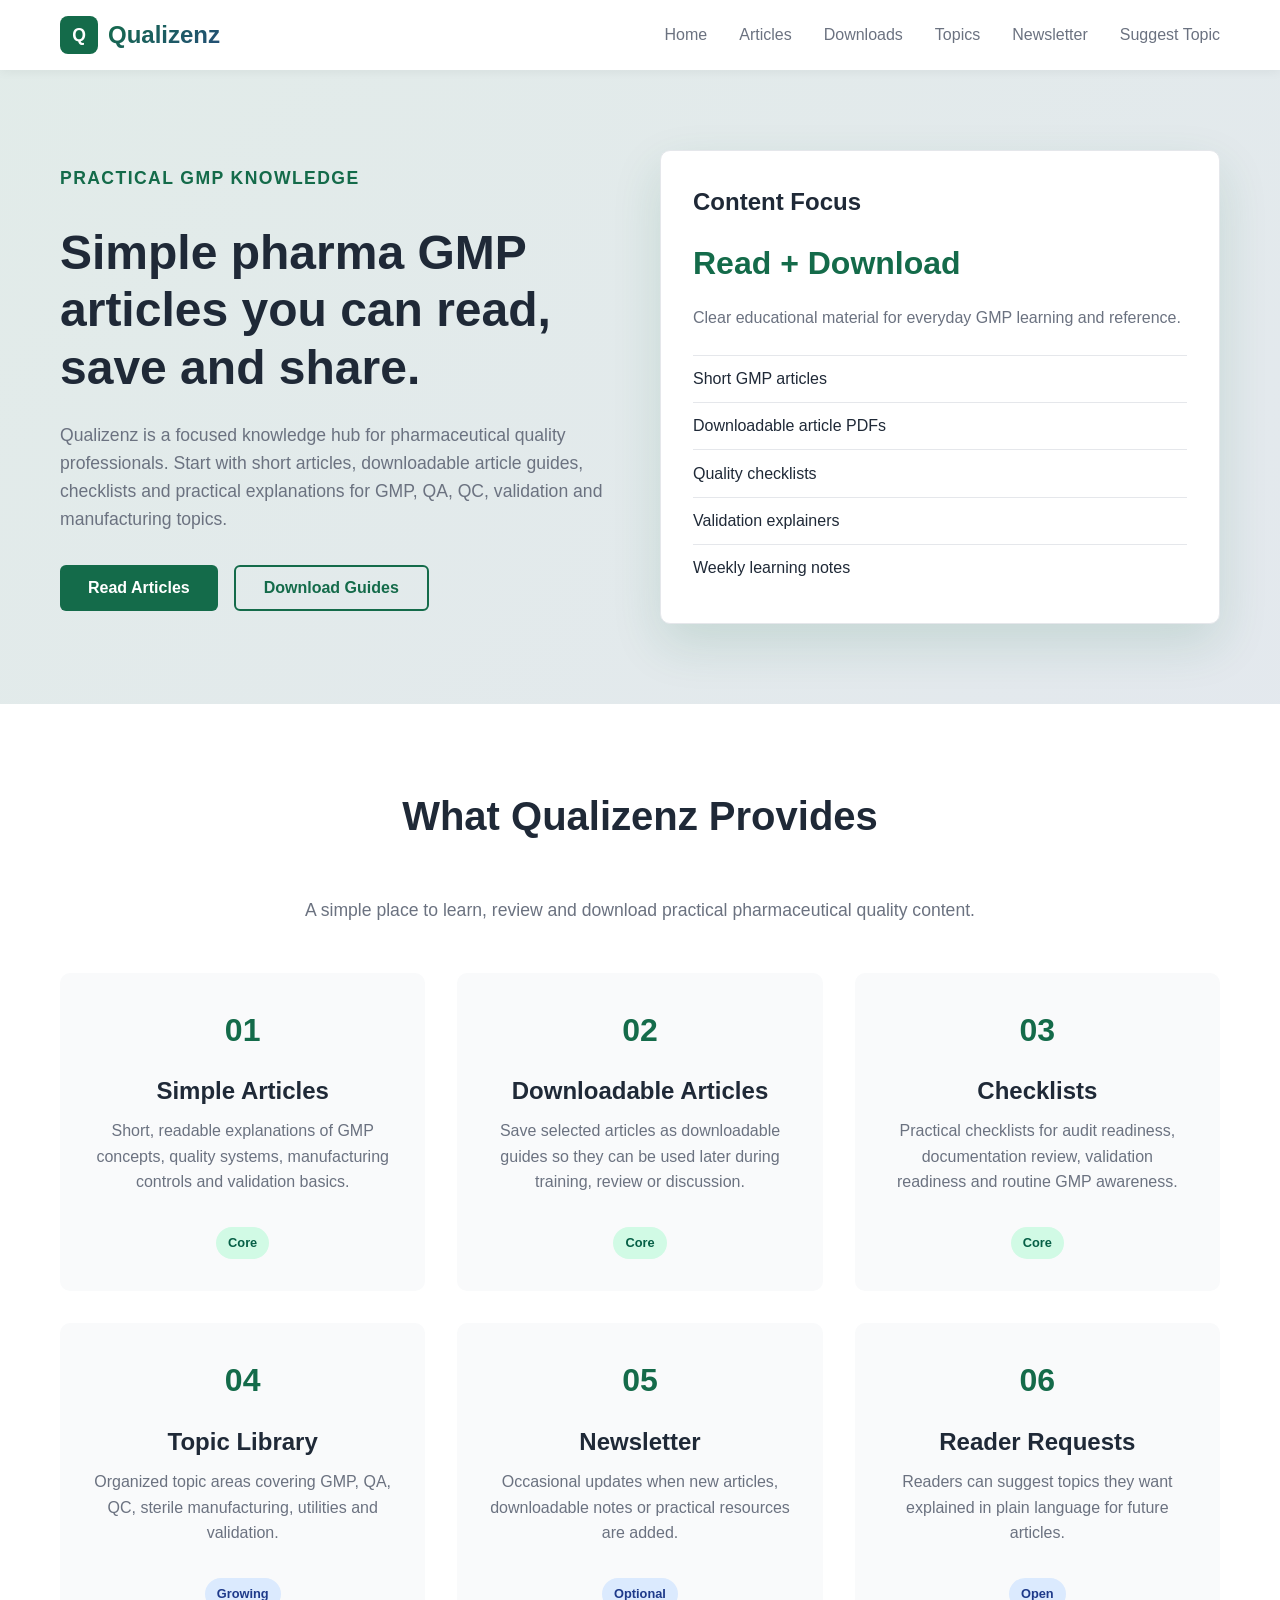
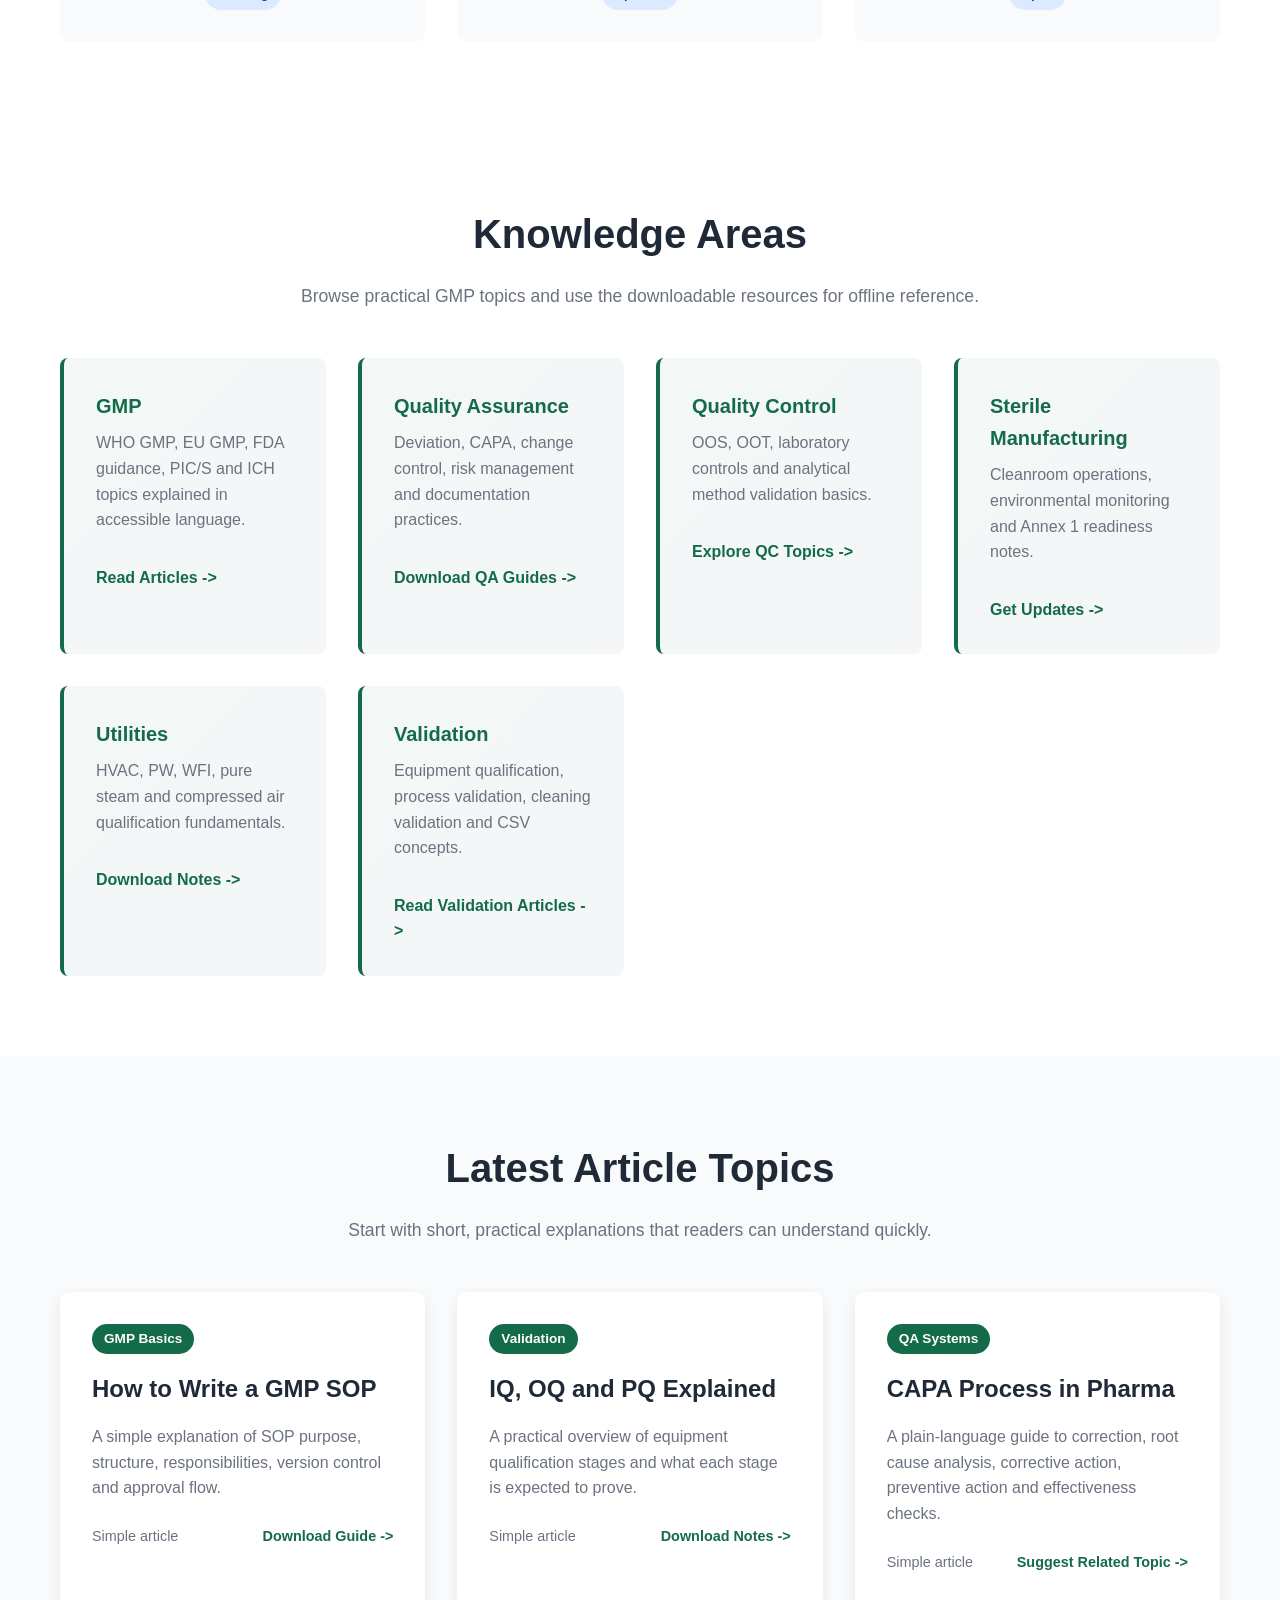
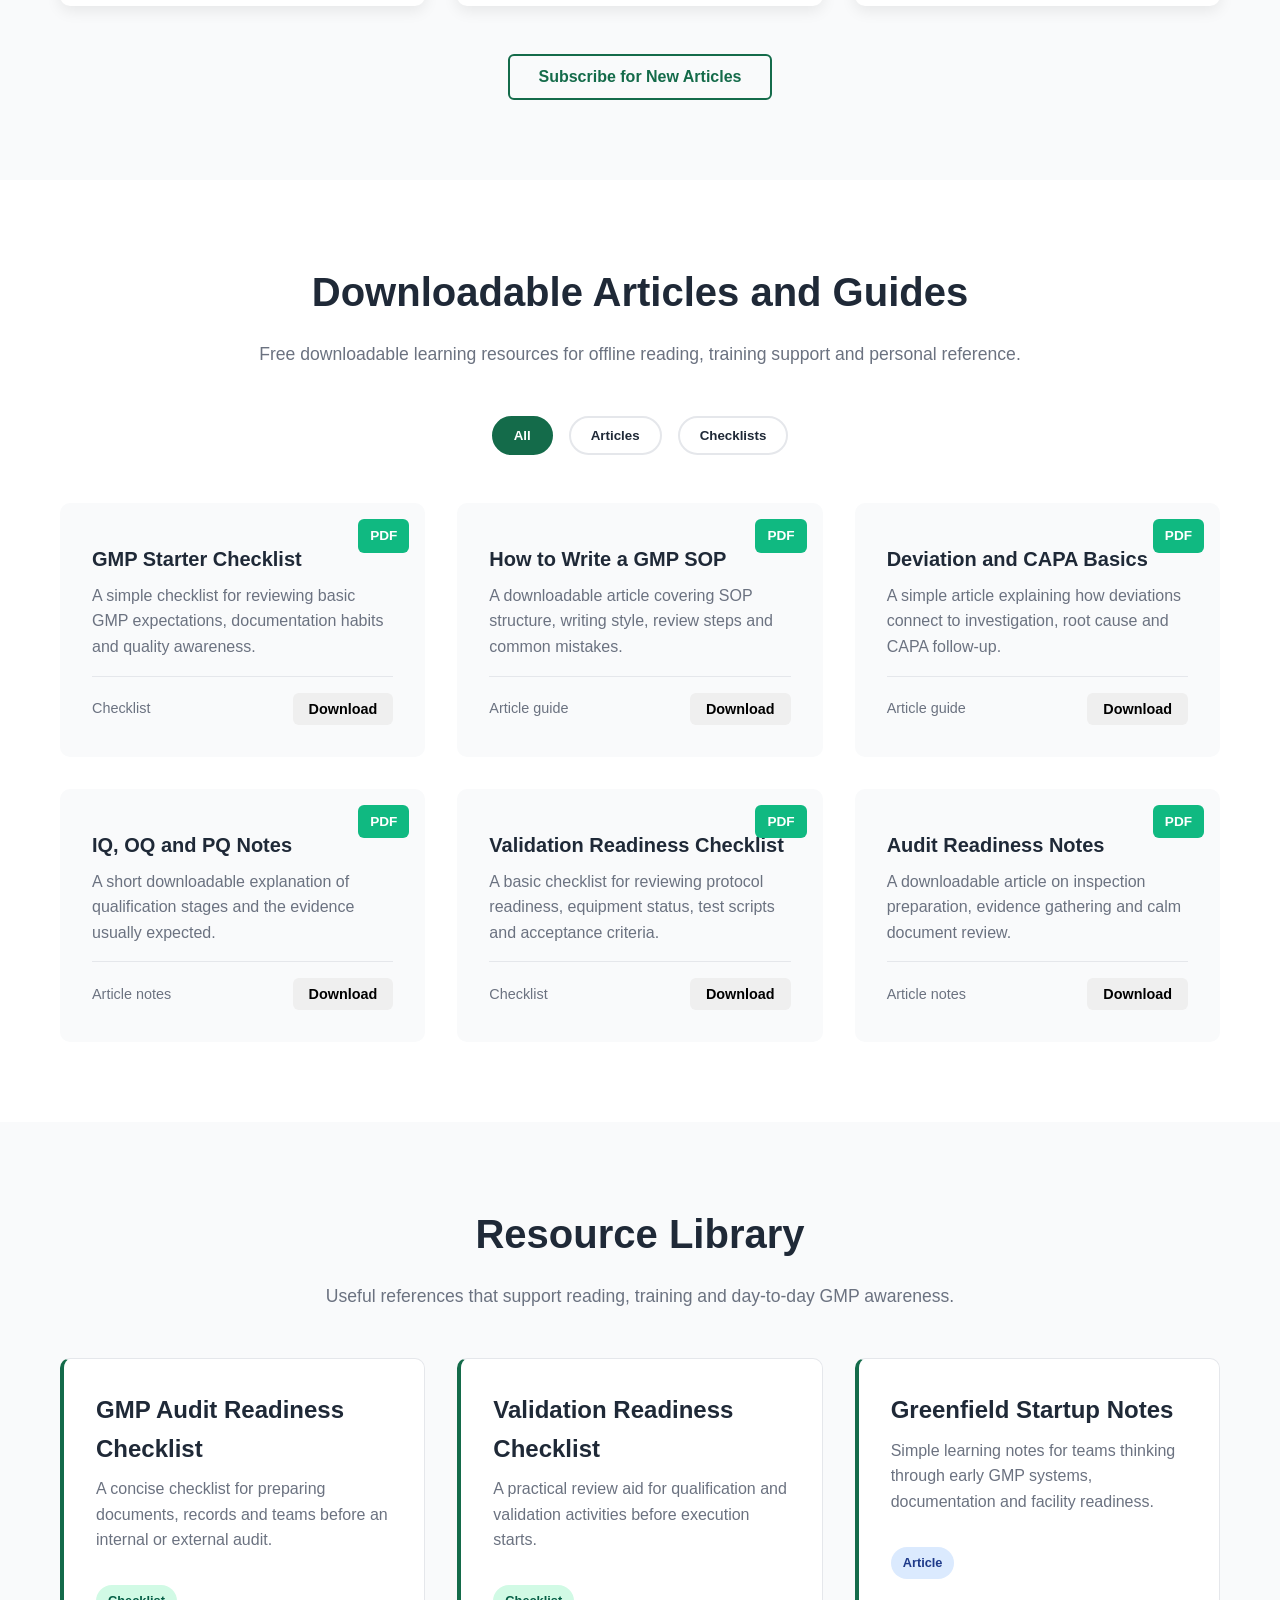
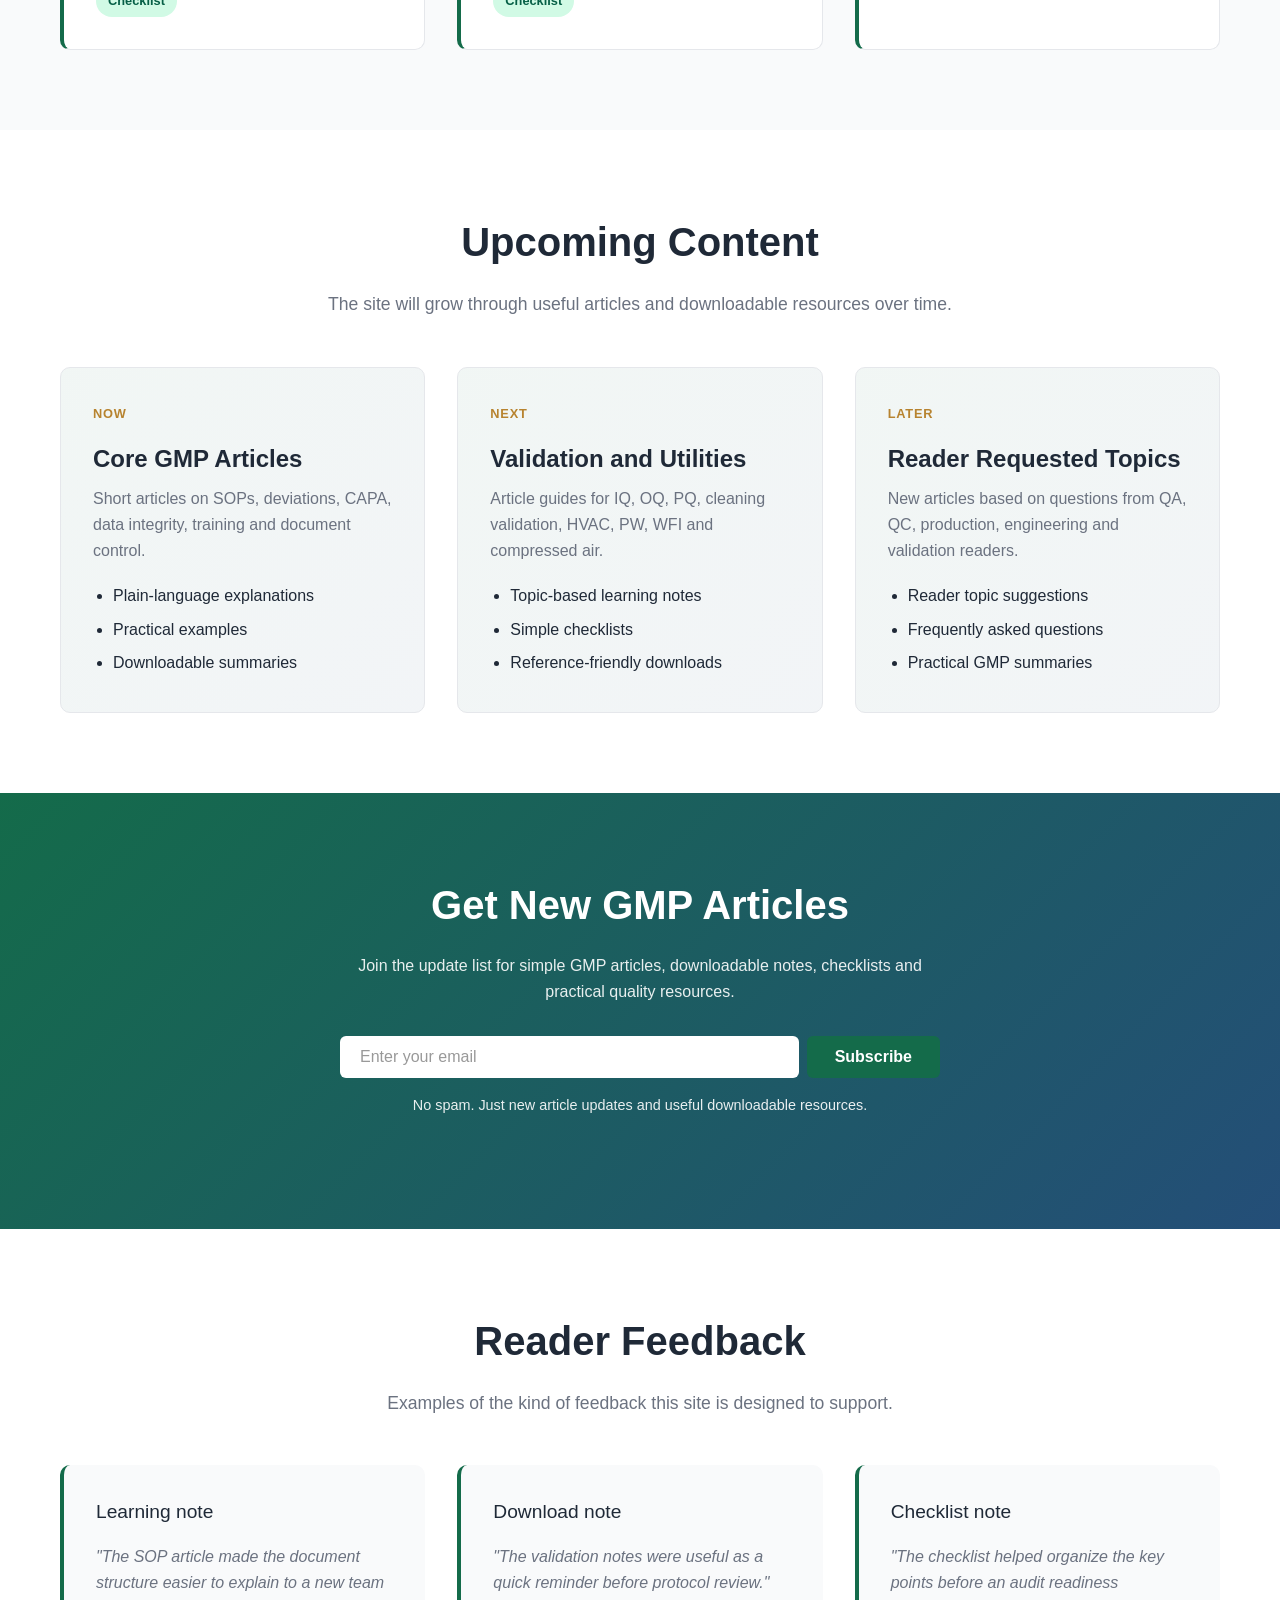
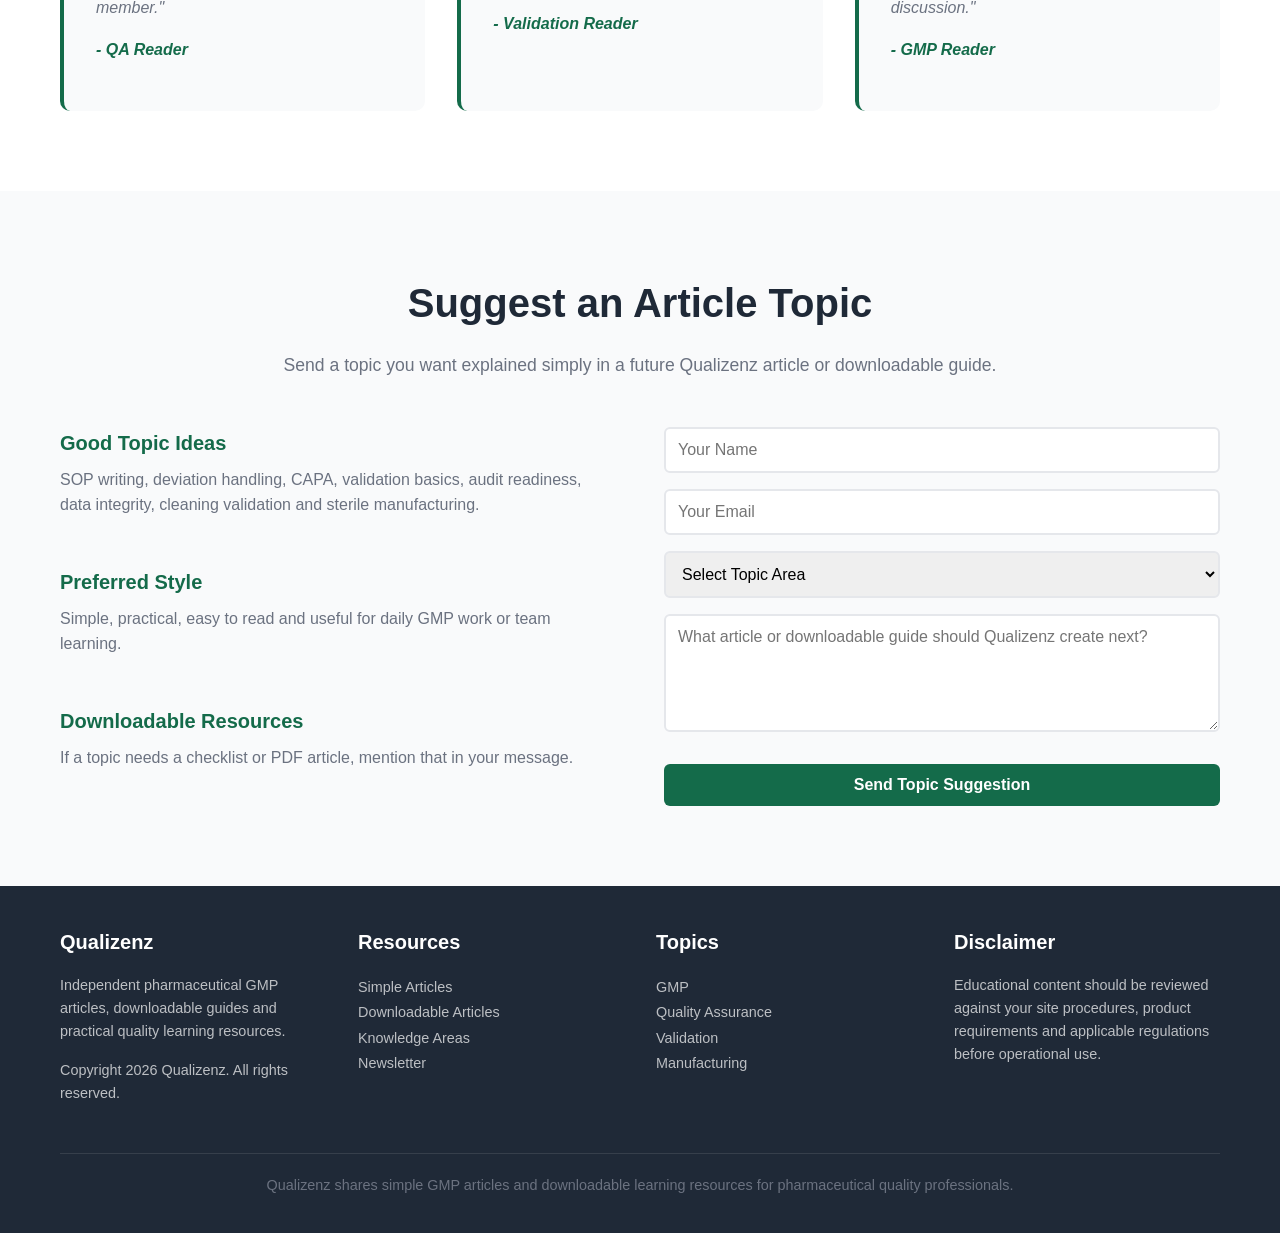
==== commit 75e05c2c: "updated updated" ====
--- a/index.html
+++ b/index.html
@@ -3,8 +3,8 @@
 <head>
     <meta charset="UTF-8">
     <meta name="viewport" content="width=device-width, initial-scale=1.0">
-    <title>Qualizenz - GMP Templates, Validation Tools and Compliance Consulting</title>
-    <meta name="description" content="Qualizenz is a business-first pharmaceutical GMP platform focused on SOP templates, validation templates, free resources, newsletters and consulting before larger LMS and AI tools.">
+    <title>Qualizenz - GMP Articles and Downloadable Pharma Resources</title>
+    <meta name="description" content="Qualizenz shares simple pharmaceutical GMP articles, downloadable guides, checklists and practical quality resources for QA, QC, validation and manufacturing teams.">
     <link rel="stylesheet" href="styles.css">
 </head>
 <body>
@@ -17,11 +17,11 @@
             </div>
             <ul class="nav-links">
                 <li><a href="#home">Home</a></li>
-                <li><a href="#templates">Templates</a></li>
-                <li><a href="#resources">Resources</a></li>
-                <li><a href="#blog">Blog</a></li>
-                <li><a href="#roadmap">Roadmap</a></li>
-                <li><a href="#contact">Consulting</a></li>
+                <li><a href="#blog">Articles</a></li>
+                <li><a href="#downloads">Downloads</a></li>
+                <li><a href="#resources">Topics</a></li>
+                <li><a href="#newsletter">Newsletter</a></li>
+                <li><a href="#contact">Suggest Topic</a></li>
             </ul>
         </div>
     </nav>
@@ -30,112 +30,112 @@
     <section id="home" class="hero">
         <div class="container">
             <div class="hero-content">
-                <p class="eyebrow">Business-first GMP platform</p>
-                <h1>Launch a revenue-ready pharma compliance business in 30 days.</h1>
-                <p>Qualizenz starts as a practical GMP blog, SOP template marketplace, validation template store, free resource library, newsletter and consulting funnel. The first goal is paying customers, not a large education portal.</p>
+                <p class="eyebrow">Practical GMP knowledge</p>
+                <h1>Simple pharma GMP articles you can read, save and share.</h1>
+                <p>Qualizenz is a focused knowledge hub for pharmaceutical quality professionals. Start with short articles, downloadable article guides, checklists and practical explanations for GMP, QA, QC, validation and manufacturing topics.</p>
                 <div class="hero-buttons">
-                    <button class="btn btn-primary" onclick="scrollTo('templates')">View Launch Products</button>
-                    <button class="btn btn-secondary" onclick="scrollTo('newsletter')">Get Free Checklist</button>
+                    <button class="btn btn-primary" onclick="scrollTo('blog')">Read Articles</button>
+                    <button class="btn btn-secondary" onclick="scrollTo('downloads')">Download Guides</button>
                 </div>
             </div>
             <div class="hero-image">
                 <div class="hero-card">
-                    <h3>Phase 1 Revenue Goal</h3>
-                    <div class="hero-number">$100-$500/month</div>
-                    <p>Sell focused templates and consulting within the first 30 days.</p>
-                    <ul>
-                        <li>GMP Blog</li>
-                        <li>SOP Templates</li>
-                        <li>Validation Templates</li>
-                        <li>Newsletter</li>
-                        <li>Consulting Page</li>
-                    </ul>
-                </div>
-            </div>
-        </div>
-    </section>
-
-    <!-- BUSINESS-FIRST FEATURES -->
+                    <h3>Content Focus</h3>
+                    <div class="hero-number">Read + Download</div>
+                    <p>Clear educational material for everyday GMP learning and reference.</p>
+                    <ul>
+                        <li>Short GMP articles</li>
+                        <li>Downloadable article PDFs</li>
+                        <li>Quality checklists</li>
+                        <li>Validation explainers</li>
+                        <li>Weekly learning notes</li>
+                    </ul>
+                </div>
+            </div>
+        </div>
+    </section>
+
+    <!-- FEATURES -->
     <section class="features">
         <div class="container">
-            <h2>Phase 1 MVP Modules</h2>
-            <p class="section-subtitle">Prioritized by speed to revenue, development effort and maintenance load.</p>
+            <h2>What Qualizenz Provides</h2>
+            <p class="section-subtitle">A simple place to learn, review and download practical pharmaceutical quality content.</p>
             <div class="features-grid">
                 <div class="feature-card">
                     <div class="feature-icon">01</div>
-                    <h3>GMP Blog</h3>
-                    <p>Low development effort, medium maintenance, strong SEO value. AI can draft outlines, meta descriptions and article summaries.</p>
-                    <span class="priority must">Must Have</span>
+                    <h3>Simple Articles</h3>
+                    <p>Short, readable explanations of GMP concepts, quality systems, manufacturing controls and validation basics.</p>
+                    <span class="priority must">Core</span>
                 </div>
                 <div class="feature-card">
                     <div class="feature-icon">02</div>
-                    <h3>SOP Template Marketplace</h3>
-                    <p>Medium development effort, medium maintenance, high revenue potential from ready-to-use QA, QC and production templates.</p>
-                    <span class="priority must">Must Have</span>
+                    <h3>Downloadable Articles</h3>
+                    <p>Save selected articles as downloadable guides so they can be used later during training, review or discussion.</p>
+                    <span class="priority must">Core</span>
                 </div>
                 <div class="feature-card">
                     <div class="feature-icon">03</div>
-                    <h3>Validation Template Marketplace</h3>
-                    <p>Medium development effort, medium maintenance, high revenue potential for URS, DQ, IQ, OQ, PQ and risk tools.</p>
-                    <span class="priority must">Must Have</span>
+                    <h3>Checklists</h3>
+                    <p>Practical checklists for audit readiness, documentation review, validation readiness and routine GMP awareness.</p>
+                    <span class="priority must">Core</span>
                 </div>
                 <div class="feature-card">
                     <div class="feature-icon">04</div>
-                    <h3>Free Resource Library</h3>
-                    <p>Low development effort, low maintenance and strong lead generation through checklists, guides and sample forms.</p>
-                    <span class="priority must">Must Have</span>
+                    <h3>Topic Library</h3>
+                    <p>Organized topic areas covering GMP, QA, QC, sterile manufacturing, utilities and validation.</p>
+                    <span class="priority should">Growing</span>
                 </div>
                 <div class="feature-card">
                     <div class="feature-icon">05</div>
-                    <h3>Email Newsletter</h3>
-                    <p>Low development effort, medium maintenance and high revenue value through weekly offers, education and launch announcements.</p>
-                    <span class="priority must">Must Have</span>
+                    <h3>Newsletter</h3>
+                    <p>Occasional updates when new articles, downloadable notes or practical resources are added.</p>
+                    <span class="priority should">Optional</span>
                 </div>
                 <div class="feature-card">
                     <div class="feature-icon">06</div>
-                    <h3>Consulting Page</h3>
-                    <p>Low development effort, low maintenance and immediate revenue potential through SOP review and validation support calls.</p>
-                    <span class="priority must">Must Have</span>
+                    <h3>Reader Requests</h3>
+                    <p>Readers can suggest topics they want explained in plain language for future articles.</p>
+                    <span class="priority should">Open</span>
                 </div>
             </div>
         </div>
     </section>
 
     <!-- KNOWLEDGE HUB PREVIEW -->
-    <section id="knowledge" class="knowledge-hub">
+    <section id="resources" class="knowledge-hub">
         <div class="container">
             <h2>Knowledge Areas</h2>
-            <p class="section-subtitle">Use content to attract traffic and point readers toward templates, downloads and consulting.</p>
+            <p class="section-subtitle">Browse practical GMP topics and use the downloadable resources for offline reference.</p>
             <div class="knowledge-grid">
                 <div class="knowledge-item">
                     <h4>GMP</h4>
-                    <p>WHO GMP, EU GMP, FDA guidance, PIC/S and ICH summaries.</p>
+                    <p>WHO GMP, EU GMP, FDA guidance, PIC/S and ICH topics explained in accessible language.</p>
                     <a href="#blog" class="read-more">Read Articles -></a>
                 </div>
                 <div class="knowledge-item">
                     <h4>Quality Assurance</h4>
-                    <p>Deviation, CAPA, change control, risk management and documentation.</p>
-                    <a href="#templates" class="read-more">View QA Templates -></a>
+                    <p>Deviation, CAPA, change control, risk management and documentation practices.</p>
+                    <a href="#downloads" class="read-more">Download QA Guides -></a>
                 </div>
                 <div class="knowledge-item">
                     <h4>Quality Control</h4>
-                    <p>OOS, OOT, laboratory controls and analytical method validation.</p>
+                    <p>OOS, OOT, laboratory controls and analytical method validation basics.</p>
                     <a href="#blog" class="read-more">Explore QC Topics -></a>
                 </div>
                 <div class="knowledge-item">
                     <h4>Sterile Manufacturing</h4>
-                    <p>Cleanroom operations, environmental monitoring and Annex 1 readiness.</p>
+                    <p>Cleanroom operations, environmental monitoring and Annex 1 readiness notes.</p>
                     <a href="#newsletter" class="read-more">Get Updates -></a>
                 </div>
                 <div class="knowledge-item">
                     <h4>Utilities</h4>
-                    <p>HVAC, PW, WFI, pure steam and compressed air qualification.</p>
-                    <a href="#templates" class="read-more">View Validation Tools -></a>
+                    <p>HVAC, PW, WFI, pure steam and compressed air qualification fundamentals.</p>
+                    <a href="#downloads" class="read-more">Download Notes -></a>
                 </div>
                 <div class="knowledge-item">
                     <h4>Validation</h4>
-                    <p>Equipment qualification, process validation, cleaning validation and CSV.</p>
-                    <a href="#templates" class="read-more">View Protocols -></a>
+                    <p>Equipment qualification, process validation, cleaning validation and CSV concepts.</p>
+                    <a href="#blog" class="read-more">Read Validation Articles -></a>
                 </div>
             </div>
         </div>
@@ -144,34 +144,34 @@
     <!-- BLOG PREVIEW -->
     <section id="blog" class="blog-preview">
         <div class="container">
-            <h2>GMP Blog Launch Plan</h2>
-            <p class="section-subtitle">Start with high-intent articles that lead naturally into paid templates.</p>
+            <h2>Latest Article Topics</h2>
+            <p class="section-subtitle">Start with short, practical explanations that readers can understand quickly.</p>
             <div class="blog-grid">
                 <article class="blog-card">
-                    <div class="blog-category">SOP Templates</div>
+                    <div class="blog-category">GMP Basics</div>
                     <h3>How to Write a GMP SOP</h3>
-                    <p>Development effort: low. Maintenance: medium. Revenue potential: high through links to SOP bundles.</p>
+                    <p>A simple explanation of SOP purpose, structure, responsibilities, version control and approval flow.</p>
                     <div class="blog-meta">
-                        <span class="read-time">Launch article</span>
-                        <a href="#templates" class="read-article">Template CTA -></a>
+                        <span class="read-time">Simple article</span>
+                        <a href="#downloads" class="read-article">Download Guide -></a>
                     </div>
                 </article>
                 <article class="blog-card">
                     <div class="blog-category">Validation</div>
                     <h3>IQ, OQ and PQ Explained</h3>
-                    <p>Development effort: low. Maintenance: medium. Revenue potential: high through qualification protocol packs.</p>
+                    <p>A practical overview of equipment qualification stages and what each stage is expected to prove.</p>
                     <div class="blog-meta">
-                        <span class="read-time">Launch article</span>
-                        <a href="#templates" class="read-article">Protocol CTA -></a>
+                        <span class="read-time">Simple article</span>
+                        <a href="#downloads" class="read-article">Download Notes -></a>
                     </div>
                 </article>
                 <article class="blog-card">
                     <div class="blog-category">QA Systems</div>
                     <h3>CAPA Process in Pharma</h3>
-                    <p>Development effort: low. Maintenance: medium. Revenue potential: high through CAPA templates and consulting calls.</p>
+                    <p>A plain-language guide to correction, root cause analysis, corrective action, preventive action and effectiveness checks.</p>
                     <div class="blog-meta">
-                        <span class="read-time">Launch article</span>
-                        <a href="#contact" class="read-article">Consulting CTA -></a>
+                        <span class="read-time">Simple article</span>
+                        <a href="#contact" class="read-article">Suggest Related Topic -></a>
                     </div>
                 </article>
             </div>
@@ -181,76 +181,76 @@
         </div>
     </section>
 
-    <!-- TEMPLATES MARKETPLACE -->
-    <section id="templates" class="templates">
-        <div class="container">
-            <h2>Template Marketplace</h2>
-            <p class="section-subtitle">The first monetization engine: free lead magnets plus paid SOP and validation tools.</p>
+    <!-- DOWNLOADABLE ARTICLES -->
+    <section id="downloads" class="templates">
+        <div class="container">
+            <h2>Downloadable Articles and Guides</h2>
+            <p class="section-subtitle">Free downloadable learning resources for offline reading, training support and personal reference.</p>
             
             <div class="template-filters">
                 <button class="filter-btn active" onclick="filterTemplates('all', event)">All</button>
-                <button class="filter-btn" onclick="filterTemplates('free', event)">Free</button>
-                <button class="filter-btn" onclick="filterTemplates('premium', event)">Premium</button>
+                <button class="filter-btn" onclick="filterTemplates('article', event)">Articles</button>
+                <button class="filter-btn" onclick="filterTemplates('checklist', event)">Checklists</button>
             </div>
 
             <div class="templates-grid">
-                <div class="template-card" data-type="free">
-                    <div class="template-badge">FREE</div>
+                <div class="template-card" data-type="checklist">
+                    <div class="template-badge">PDF</div>
                     <h4>GMP Starter Checklist</h4>
-                    <p>Lead magnet for new subscribers. Development: low. Maintenance: low. Revenue: email capture.</p>
-                    <div class="template-meta">
-                        <span class="downloads">Lead magnet</span>
+                    <p>A simple checklist for reviewing basic GMP expectations, documentation habits and quality awareness.</p>
+                    <div class="template-meta">
+                        <span class="downloads">Checklist</span>
                         <button class="btn btn-small" onclick="downloadTemplate('gmp-starter-checklist')">Download</button>
                     </div>
                 </div>
 
-                <div class="template-card" data-type="free">
-                    <div class="template-badge">FREE</div>
-                    <h4>SOP Writing Guide</h4>
-                    <p>Free guide that introduces paid SOP bundles. AI can help generate examples and FAQ content.</p>
-                    <div class="template-meta">
-                        <span class="downloads">Lead magnet</span>
+                <div class="template-card" data-type="article">
+                    <div class="template-badge">PDF</div>
+                    <h4>How to Write a GMP SOP</h4>
+                    <p>A downloadable article covering SOP structure, writing style, review steps and common mistakes.</p>
+                    <div class="template-meta">
+                        <span class="downloads">Article guide</span>
                         <button class="btn btn-small" onclick="downloadTemplate('sop-writing-guide')">Download</button>
                     </div>
                 </div>
 
-                <div class="template-card" data-type="premium">
-                    <div class="template-badge">$19</div>
-                    <h4>Deviation SOP Template</h4>
-                    <p>Editable procedure for deviation reporting, investigation, approval and closure.</p>
-                    <div class="template-meta">
-                        <span class="downloads">Must Have</span>
-                        <button class="btn btn-small" onclick="buyTemplate('deviation-sop')">Buy Now</button>
-                    </div>
-                </div>
-
-                <div class="template-card" data-type="premium">
-                    <div class="template-badge">$29</div>
-                    <h4>CAPA SOP Template</h4>
-                    <p>Structured CAPA workflow with root cause analysis, action plan and effectiveness check sections.</p>
-                    <div class="template-meta">
-                        <span class="downloads">Must Have</span>
-                        <button class="btn btn-small" onclick="buyTemplate('capa-sop')">Buy Now</button>
-                    </div>
-                </div>
-
-                <div class="template-card" data-type="premium">
-                    <div class="template-badge">$49</div>
-                    <h4>Cleaning Validation Protocol</h4>
-                    <p>Premium validation template with acceptance criteria, sampling logic and execution structure.</p>
-                    <div class="template-meta">
-                        <span class="downloads">Must Have</span>
-                        <button class="btn btn-small" onclick="buyTemplate('cleaning-validation-protocol')">Buy Now</button>
-                    </div>
-                </div>
-
-                <div class="template-card" data-type="premium">
-                    <div class="template-badge">$99</div>
-                    <h4>Equipment IQ/OQ/PQ Pack</h4>
-                    <p>Validation pack for equipment qualification projects. High revenue potential for validation engineers.</p>
-                    <div class="template-meta">
-                        <span class="downloads">Must Have</span>
-                        <button class="btn btn-small" onclick="buyTemplate('equipment-qualification-pack')">Buy Now</button>
+                <div class="template-card" data-type="article">
+                    <div class="template-badge">PDF</div>
+                    <h4>Deviation and CAPA Basics</h4>
+                    <p>A simple article explaining how deviations connect to investigation, root cause and CAPA follow-up.</p>
+                    <div class="template-meta">
+                        <span class="downloads">Article guide</span>
+                        <button class="btn btn-small" onclick="downloadTemplate('deviation-capa-basics')">Download</button>
+                    </div>
+                </div>
+
+                <div class="template-card" data-type="article">
+                    <div class="template-badge">PDF</div>
+                    <h4>IQ, OQ and PQ Notes</h4>
+                    <p>A short downloadable explanation of qualification stages and the evidence usually expected.</p>
+                    <div class="template-meta">
+                        <span class="downloads">Article notes</span>
+                        <button class="btn btn-small" onclick="downloadTemplate('iq-oq-pq-notes')">Download</button>
+                    </div>
+                </div>
+
+                <div class="template-card" data-type="checklist">
+                    <div class="template-badge">PDF</div>
+                    <h4>Validation Readiness Checklist</h4>
+                    <p>A basic checklist for reviewing protocol readiness, equipment status, test scripts and acceptance criteria.</p>
+                    <div class="template-meta">
+                        <span class="downloads">Checklist</span>
+                        <button class="btn btn-small" onclick="downloadTemplate('validation-readiness-checklist')">Download</button>
+                    </div>
+                </div>
+
+                <div class="template-card" data-type="article">
+                    <div class="template-badge">PDF</div>
+                    <h4>Audit Readiness Notes</h4>
+                    <p>A downloadable article on inspection preparation, evidence gathering and calm document review.</p>
+                    <div class="template-meta">
+                        <span class="downloads">Article notes</span>
+                        <button class="btn btn-small" onclick="downloadTemplate('audit-readiness-notes')">Download</button>
                     </div>
                 </div>
             </div>
@@ -258,118 +258,65 @@
     </section>
 
     <!-- FREE RESOURCES -->
-    <section id="resources" class="resources-section">
-        <div class="container">
-            <h2>Free Resource Library</h2>
-            <p class="section-subtitle">Useful enough to build trust, focused enough to move readers toward paid offers.</p>
+    <section class="resources-section">
+        <div class="container">
+            <h2>Resource Library</h2>
+            <p class="section-subtitle">Useful references that support reading, training and day-to-day GMP awareness.</p>
             <div class="business-grid">
                 <div class="business-card">
                     <h3>GMP Audit Readiness Checklist</h3>
-                    <p>Development: low. Maintenance: low. Revenue: lead generation. AI opportunity: generate follow-up email sequence.</p>
-                    <span class="priority must">Must Have</span>
+                    <p>A concise checklist for preparing documents, records and teams before an internal or external audit.</p>
+                    <span class="priority must">Checklist</span>
                 </div>
                 <div class="business-card">
                     <h3>Validation Readiness Checklist</h3>
-                    <p>Development: low. Maintenance: low. Revenue: lead generation for premium validation packs.</p>
-                    <span class="priority must">Must Have</span>
+                    <p>A practical review aid for qualification and validation activities before execution starts.</p>
+                    <span class="priority must">Checklist</span>
                 </div>
                 <div class="business-card">
-                    <h3>Greenfield Startup Checklist</h3>
-                    <p>Development: medium. Maintenance: medium. Revenue: consulting and future toolkit upsell.</p>
-                    <span class="priority should">Should Have</span>
-                </div>
-            </div>
-        </div>
-    </section>
-
-    <!-- ROADMAP SECTION -->
+                    <h3>Greenfield Startup Notes</h3>
+                    <p>Simple learning notes for teams thinking through early GMP systems, documentation and facility readiness.</p>
+                    <span class="priority should">Article</span>
+                </div>
+            </div>
+        </div>
+    </section>
+
+    <!-- CONTENT ROADMAP SECTION -->
     <section id="roadmap" class="roadmap-section">
         <div class="container">
-            <h2>90-Day Build Roadmap</h2>
-            <p class="section-subtitle">Build the simplest solution that can generate revenue fastest.</p>
+            <h2>Upcoming Content</h2>
+            <p class="section-subtitle">The site will grow through useful articles and downloadable resources over time.</p>
             <div class="roadmap-grid">
                 <div class="roadmap-card">
-                    <span class="phase">Phase 1: 0-30 Days</span>
-                    <h3>First $100-$500/month</h3>
-                    <p>Launch GMP blog, template marketplace, free resources, newsletter and consulting page.</p>
-                    <ul>
-                        <li>Do not build full LMS yet</li>
-                        <li>Do not build AI tools yet</li>
-                        <li>Use templates and consulting to validate demand</li>
+                    <span class="phase">Now</span>
+                    <h3>Core GMP Articles</h3>
+                    <p>Short articles on SOPs, deviations, CAPA, data integrity, training and document control.</p>
+                    <ul>
+                        <li>Plain-language explanations</li>
+                        <li>Practical examples</li>
+                        <li>Downloadable summaries</li>
                     </ul>
                 </div>
                 <div class="roadmap-card">
-                    <span class="phase">Phase 2: 60-90 Days</span>
-                    <h3>First $500-$2,000/month</h3>
-                    <p>Add downloadable courses, premium membership, AI prompt library and greenfield toolkit.</p>
-                    <ul>
-                        <li>Should Have after template demand</li>
-                        <li>Use AI to generate course drafts and quizzes</li>
-                        <li>Sell bundles before complex subscriptions</li>
+                    <span class="phase">Next</span>
+                    <h3>Validation and Utilities</h3>
+                    <p>Article guides for IQ, OQ, PQ, cleaning validation, HVAC, PW, WFI and compressed air.</p>
+                    <ul>
+                        <li>Topic-based learning notes</li>
+                        <li>Simple checklists</li>
+                        <li>Reference-friendly downloads</li>
                     </ul>
                 </div>
                 <div class="roadmap-card">
-                    <span class="phase">Phase 3: 3-12 Months</span>
-                    <h3>Scale toward $10,000/month</h3>
-                    <p>Add AI SOP, CAPA, validation and audit assistants plus enterprise training portal.</p>
-                    <ul>
-                        <li>Nice to Have initially</li>
-                        <li>High development and maintenance effort</li>
-                        <li>Build only after proven paying demand</li>
-                    </ul>
-                </div>
-            </div>
-        </div>
-    </section>
-
-    <!-- PRICING SECTION -->
-    <section class="pricing">
-        <div class="container">
-            <h2>Launch Offers</h2>
-            <p class="section-subtitle">Simple offers that can sell before the platform becomes complex.</p>
-            
-            <div class="pricing-grid">
-                <div class="pricing-card">
-                    <h3>Free Library</h3>
-                    <div class="price">$0</div>
-                    <p class="price-period">Email signup</p>
-                    <ul class="features-list">
-                        <li>GMP starter checklist</li>
-                        <li>SOP writing guide</li>
-                        <li>Validation readiness checklist</li>
-                        <li>Weekly newsletter</li>
-                        <li>Limited free downloads</li>
-                    </ul>
-                    <button class="btn btn-secondary" onclick="scrollTo('newsletter')">Join Free</button>
-                </div>
-
-                <div class="pricing-card featured">
-                    <div class="featured-badge">LAUNCH FOCUS</div>
-                    <h3>Template Packs</h3>
-                    <div class="price">$19-$99</div>
-                    <p class="price-period">per download</p>
-                    <ul class="features-list">
-                        <li>SOP templates</li>
-                        <li>Validation protocols</li>
-                        <li>Audit checklists</li>
-                        <li>Editable files</li>
-                        <li>Fastest path to revenue</li>
-                    </ul>
-                    <button class="btn btn-primary" onclick="scrollTo('templates')">Browse Templates</button>
-                </div>
-
-                <div class="pricing-card">
-                    <h3>Consulting</h3>
-                    <div class="price">$99+</div>
-                    <p class="price-period">per engagement</p>
-                    <ul class="features-list">
-                        <li>SOP review</li>
-                        <li>Validation document review</li>
-                        <li>Startup QMS guidance</li>
-                        <li>Inspection readiness support</li>
-                        <li>Best early customer research</li>
-                    </ul>
-                    <button class="btn btn-secondary" onclick="scrollTo('contact')">Request Support</button>
+                    <span class="phase">Later</span>
+                    <h3>Reader Requested Topics</h3>
+                    <p>New articles based on questions from QA, QC, production, engineering and validation readers.</p>
+                    <ul>
+                        <li>Reader topic suggestions</li>
+                        <li>Frequently asked questions</li>
+                        <li>Practical GMP summaries</li>
+                    </ul>
                 </div>
             </div>
         </div>
@@ -379,8 +326,8 @@
     <section id="newsletter" class="newsletter">
         <div class="container">
             <div class="newsletter-content">
-                <h2>Get the Free GMP Starter Checklist</h2>
-                <p>Join the launch list for GMP tips, template releases, validation resources and practical compliance updates.</p>
+                <h2>Get New GMP Articles</h2>
+                <p>Join the update list for simple GMP articles, downloadable notes, checklists and practical quality resources.</p>
                 <form class="newsletter-form" id="newsletterForm">
                     <input 
                         type="email" 
@@ -390,32 +337,32 @@
                     >
                     <button type="submit" class="btn btn-primary">Subscribe</button>
                 </form>
-                <p class="newsletter-note">No spam. The first automation should deliver the checklist and introduce paid templates.</p>
+                <p class="newsletter-note">No spam. Just new article updates and useful downloadable resources.</p>
                 <div id="newsletterMessage" class="newsletter-message"></div>
             </div>
         </div>
     </section>
 
-    <!-- TESTIMONIALS -->
+    <!-- READER FEEDBACK -->
     <section class="testimonials">
         <div class="container">
-            <h2>Early Proof to Collect</h2>
-            <p class="section-subtitle">Replace these with real customer quotes after the first sales and consulting calls.</p>
+            <h2>Reader Feedback</h2>
+            <p class="section-subtitle">Examples of the kind of feedback this site is designed to support.</p>
             <div class="testimonials-grid">
                 <div class="testimonial-card">
-                    <div class="stars">Pilot feedback</div>
-                    <p>"The SOP template gave us a clean starting point and saved review time."</p>
-                    <p class="testimonial-author">- QA Professional</p>
+                    <div class="stars">Learning note</div>
+                    <p>"The SOP article made the document structure easier to explain to a new team member."</p>
+                    <p class="testimonial-author">- QA Reader</p>
                 </div>
                 <div class="testimonial-card">
-                    <div class="stars">Pilot feedback</div>
-                    <p>"The validation checklist helped us identify missing protocol sections before execution."</p>
-                    <p class="testimonial-author">- Validation Engineer</p>
+                    <div class="stars">Download note</div>
+                    <p>"The validation notes were useful as a quick reminder before protocol review."</p>
+                    <p class="testimonial-author">- Validation Reader</p>
                 </div>
                 <div class="testimonial-card">
-                    <div class="stars">Pilot feedback</div>
-                    <p>"The free checklist was practical and pointed us to the right paid toolkit."</p>
-                    <p class="testimonial-author">- Pharma Startup Team</p>
+                    <div class="stars">Checklist note</div>
+                    <p>"The checklist helped organize the key points before an audit readiness discussion."</p>
+                    <p class="testimonial-author">- GMP Reader</p>
                 </div>
             </div>
         </div>
@@ -424,22 +371,22 @@
     <!-- CONTACT SECTION -->
     <section id="contact" class="contact">
         <div class="container">
-            <h2>Consulting and Document Review</h2>
-            <p class="section-subtitle">Turn early traffic into revenue and learn what customers need most urgently.</p>
+            <h2>Suggest an Article Topic</h2>
+            <p class="section-subtitle">Send a topic you want explained simply in a future Qualizenz article or downloadable guide.</p>
             
             <div class="contact-content">
                 <div class="contact-info">
                     <div class="contact-item">
-                        <h4>Launch Consulting Offers</h4>
-                        <p>SOP review from $99, validation document review from $149, startup QMS guidance from $299.</p>
+                        <h4>Good Topic Ideas</h4>
+                        <p>SOP writing, deviation handling, CAPA, validation basics, audit readiness, data integrity, cleaning validation and sterile manufacturing.</p>
                     </div>
                     <div class="contact-item">
-                        <h4>Best Early Customers</h4>
-                        <p>QA teams, validation engineers, pharmaceutical startups, consultants and greenfield project teams.</p>
+                        <h4>Preferred Style</h4>
+                        <p>Simple, practical, easy to read and useful for daily GMP work or team learning.</p>
                     </div>
                     <div class="contact-item">
-                        <h4>AI Automation Opportunity</h4>
-                        <p>Use AI to summarize inquiries, draft response emails and prepare review checklists before human approval.</p>
+                        <h4>Downloadable Resources</h4>
+                        <p>If a topic needs a checklist or PDF article, mention that in your message.</p>
                     </div>
                 </div>
                 
@@ -447,14 +394,15 @@
                     <input type="text" name="name" placeholder="Your Name" required>
                     <input type="email" name="email" placeholder="Your Email" required>
                     <select name="topic" required>
-                        <option value="">Select Topic</option>
-                        <option value="sop-review">SOP Review</option>
-                        <option value="validation-review">Validation Document Review</option>
-                        <option value="qms-startup">Startup QMS Guidance</option>
-                        <option value="inspection-readiness">Inspection Readiness</option>
+                        <option value="">Select Topic Area</option>
+                        <option value="gmp-basics">GMP Basics</option>
+                        <option value="quality-assurance">Quality Assurance</option>
+                        <option value="quality-control">Quality Control</option>
+                        <option value="validation">Validation</option>
+                        <option value="sterile-manufacturing">Sterile Manufacturing</option>
                     </select>
-                    <textarea name="message" placeholder="Tell us what you need..." rows="5" required></textarea>
-                    <button type="submit" class="btn btn-primary">Request Consultation</button>
+                    <textarea name="message" placeholder="What article or downloadable guide should Qualizenz create next?" rows="5" required></textarea>
+                    <button type="submit" class="btn btn-primary">Send Topic Suggestion</button>
                 </form>
             </div>
         </div>
@@ -466,34 +414,34 @@
             <div class="footer-content">
                 <div class="footer-section">
                     <h4>Qualizenz</h4>
-                    <p>Independent pharmaceutical GMP templates, validation tools and compliance education.</p>
+                    <p>Independent pharmaceutical GMP articles, downloadable guides and practical quality learning resources.</p>
                     <p class="copyright">Copyright 2026 Qualizenz. All rights reserved.</p>
                 </div>
                 <div class="footer-section">
-                    <h4>Revenue-First Resources</h4>
-                    <ul>
-                        <li><a href="#templates">Template Marketplace</a></li>
-                        <li><a href="#resources">Free Resources</a></li>
-                        <li><a href="#blog">GMP Blog</a></li>
-                        <li><a href="#contact">Consulting</a></li>
+                    <h4>Resources</h4>
+                    <ul>
+                        <li><a href="#blog">Simple Articles</a></li>
+                        <li><a href="#downloads">Downloadable Articles</a></li>
+                        <li><a href="#resources">Knowledge Areas</a></li>
+                        <li><a href="#newsletter">Newsletter</a></li>
                     </ul>
                 </div>
                 <div class="footer-section">
-                    <h4>Future Modules</h4>
-                    <ul>
-                        <li><a href="#roadmap">Training Academy</a></li>
-                        <li><a href="#roadmap">Premium Membership</a></li>
-                        <li><a href="#roadmap">AI Tools</a></li>
-                        <li><a href="#roadmap">Enterprise Portal</a></li>
+                    <h4>Topics</h4>
+                    <ul>
+                        <li><a href="#resources">GMP</a></li>
+                        <li><a href="#resources">Quality Assurance</a></li>
+                        <li><a href="#resources">Validation</a></li>
+                        <li><a href="#resources">Manufacturing</a></li>
                     </ul>
                 </div>
                 <div class="footer-section">
                     <h4>Disclaimer</h4>
-                    <p>Educational content and templates must be reviewed and approved by qualified personnel before operational or regulatory use.</p>
+                    <p>Educational content should be reviewed against your site procedures, product requirements and applicable regulations before operational use.</p>
                 </div>
             </div>
             <div class="footer-bottom">
-                <p>Business-first MVP: sell templates, build the list, offer consulting, then expand into LMS and AI tools after demand is proven.</p>
+                <p>Qualizenz shares simple GMP articles and downloadable learning resources for pharmaceutical quality professionals.</p>
             </div>
         </div>
     </footer>
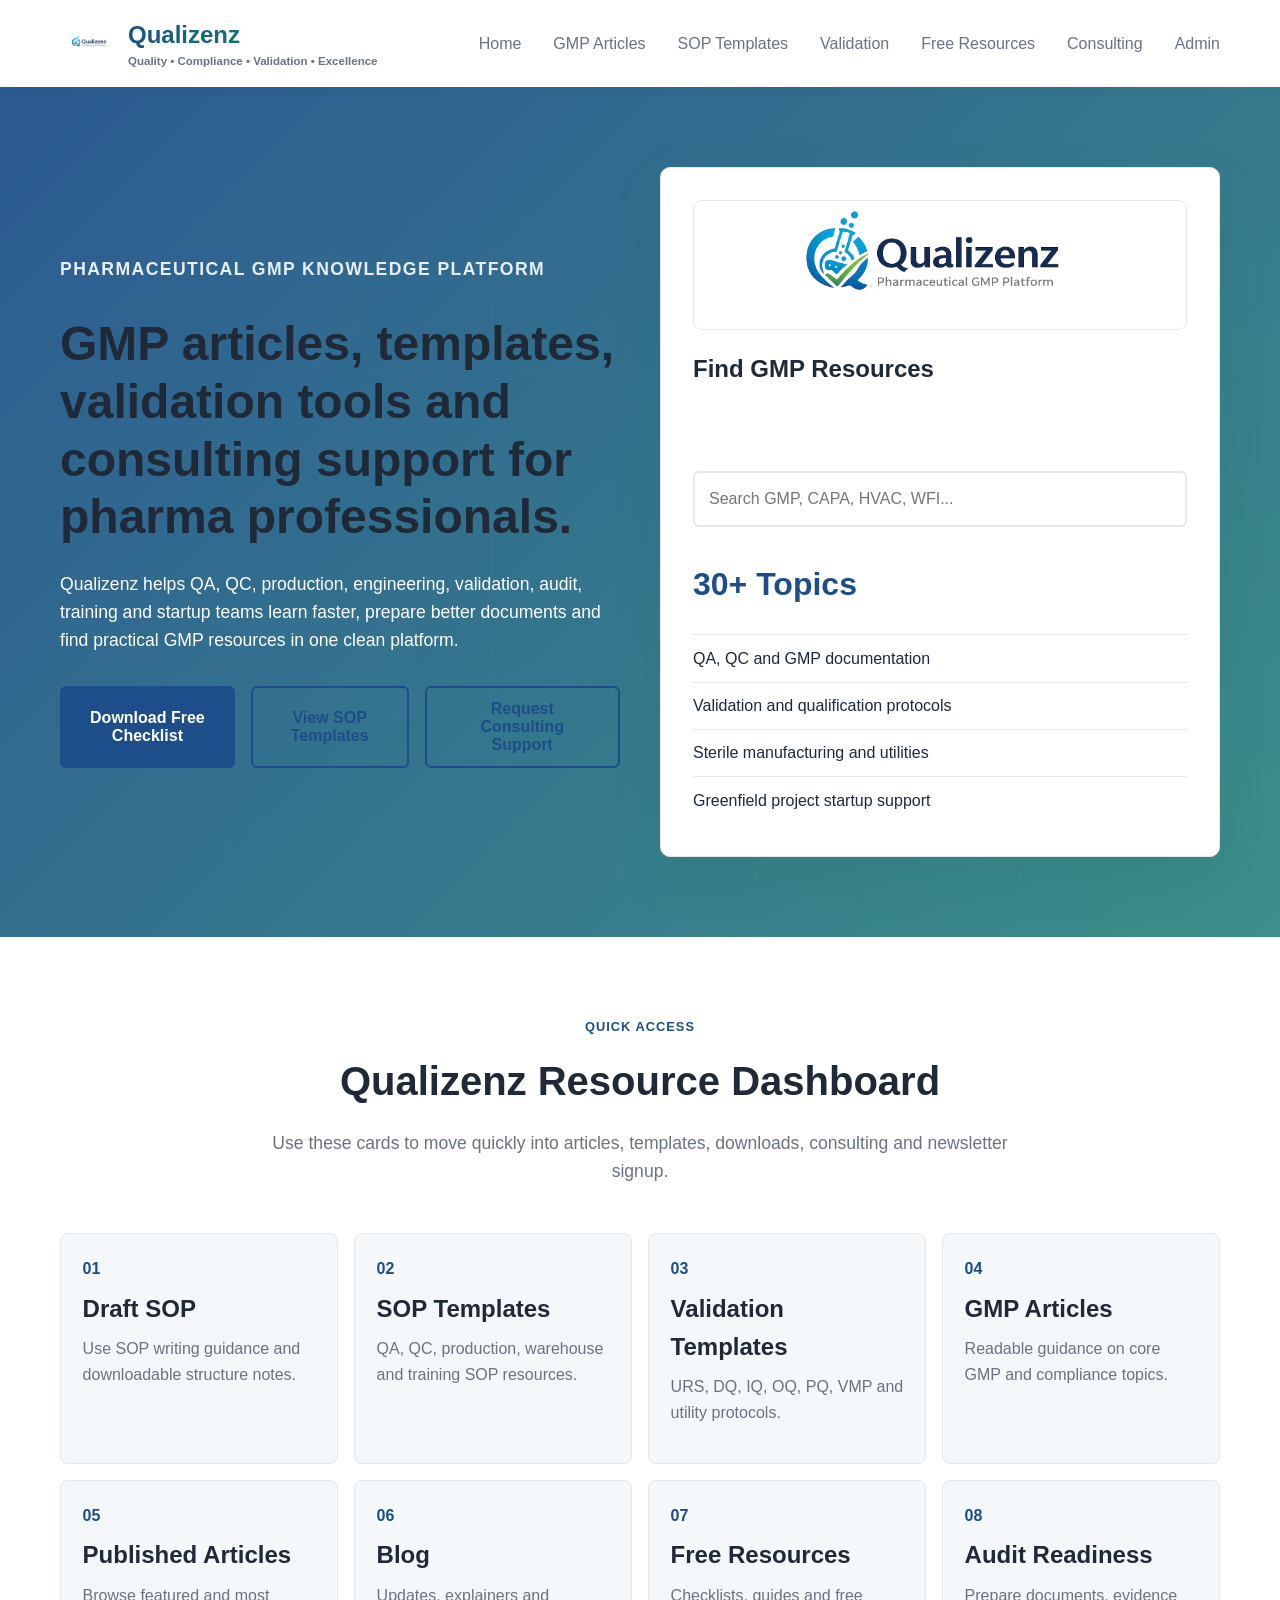
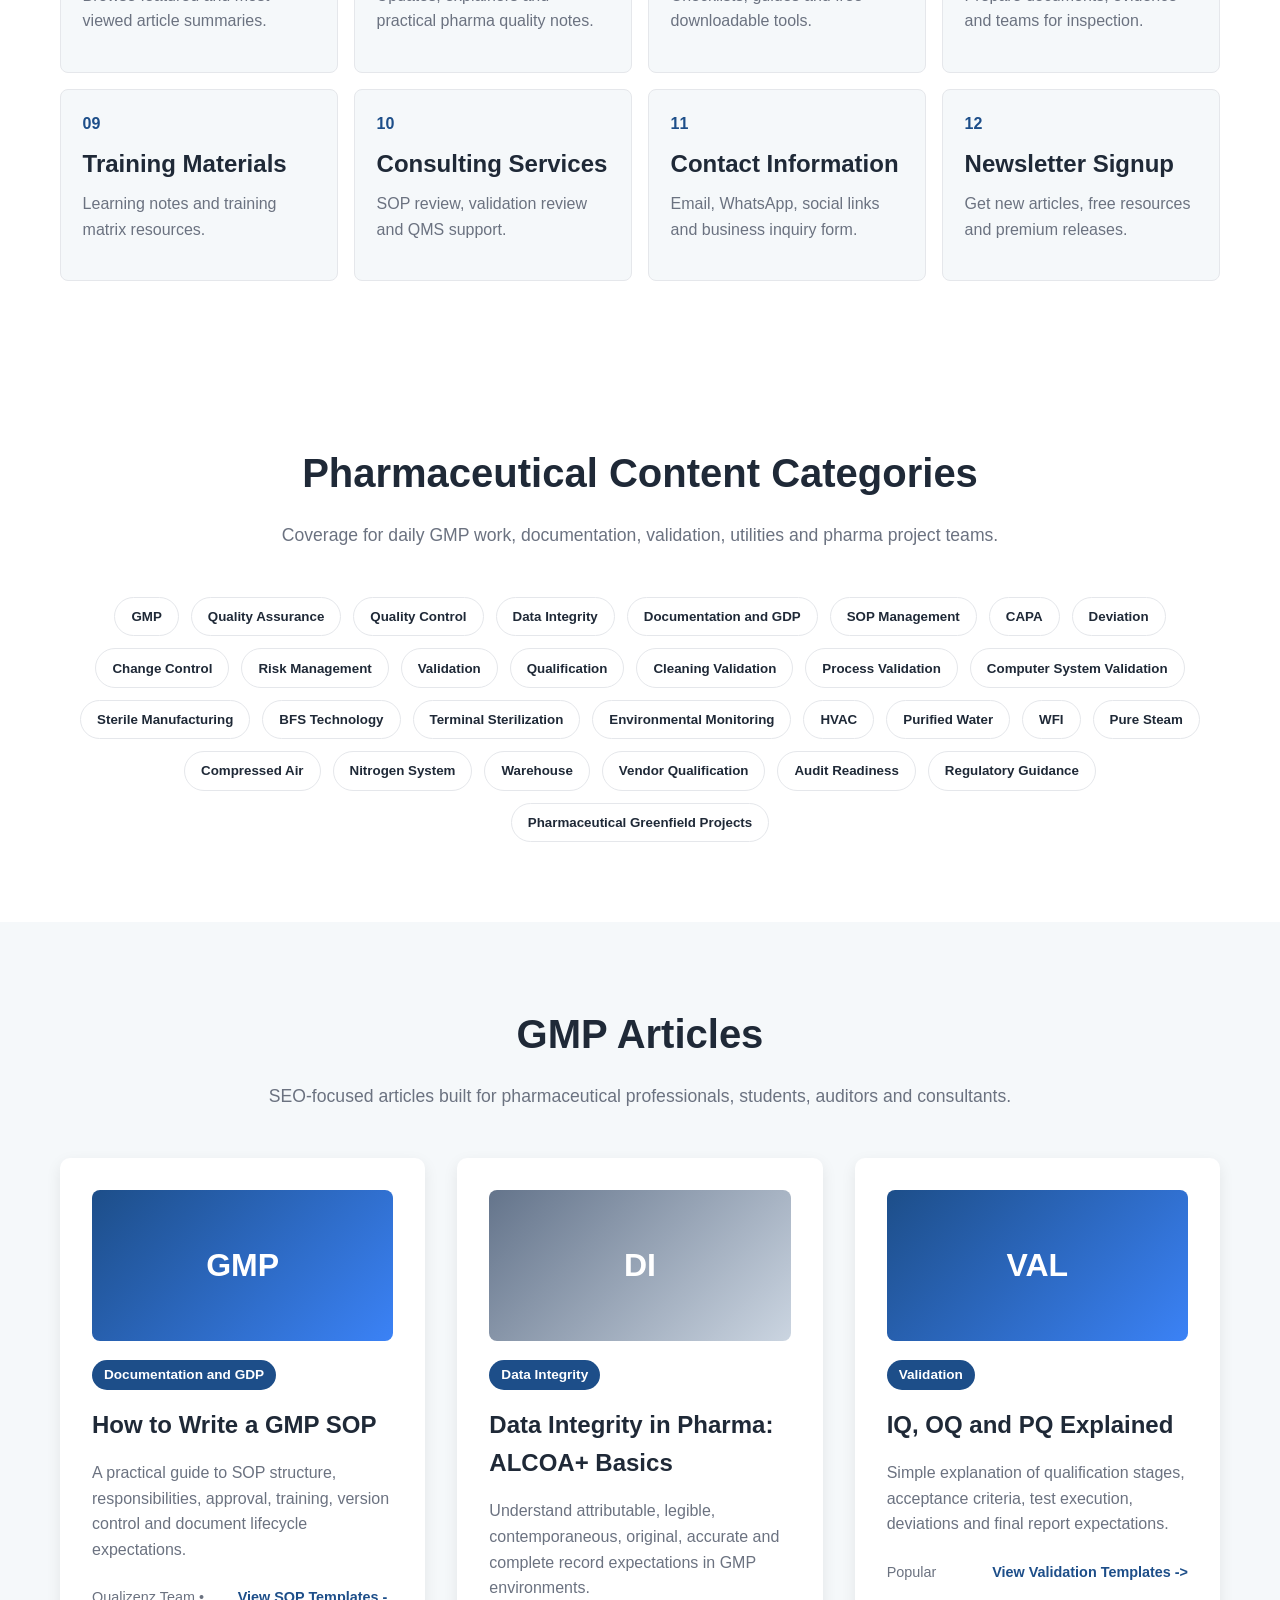
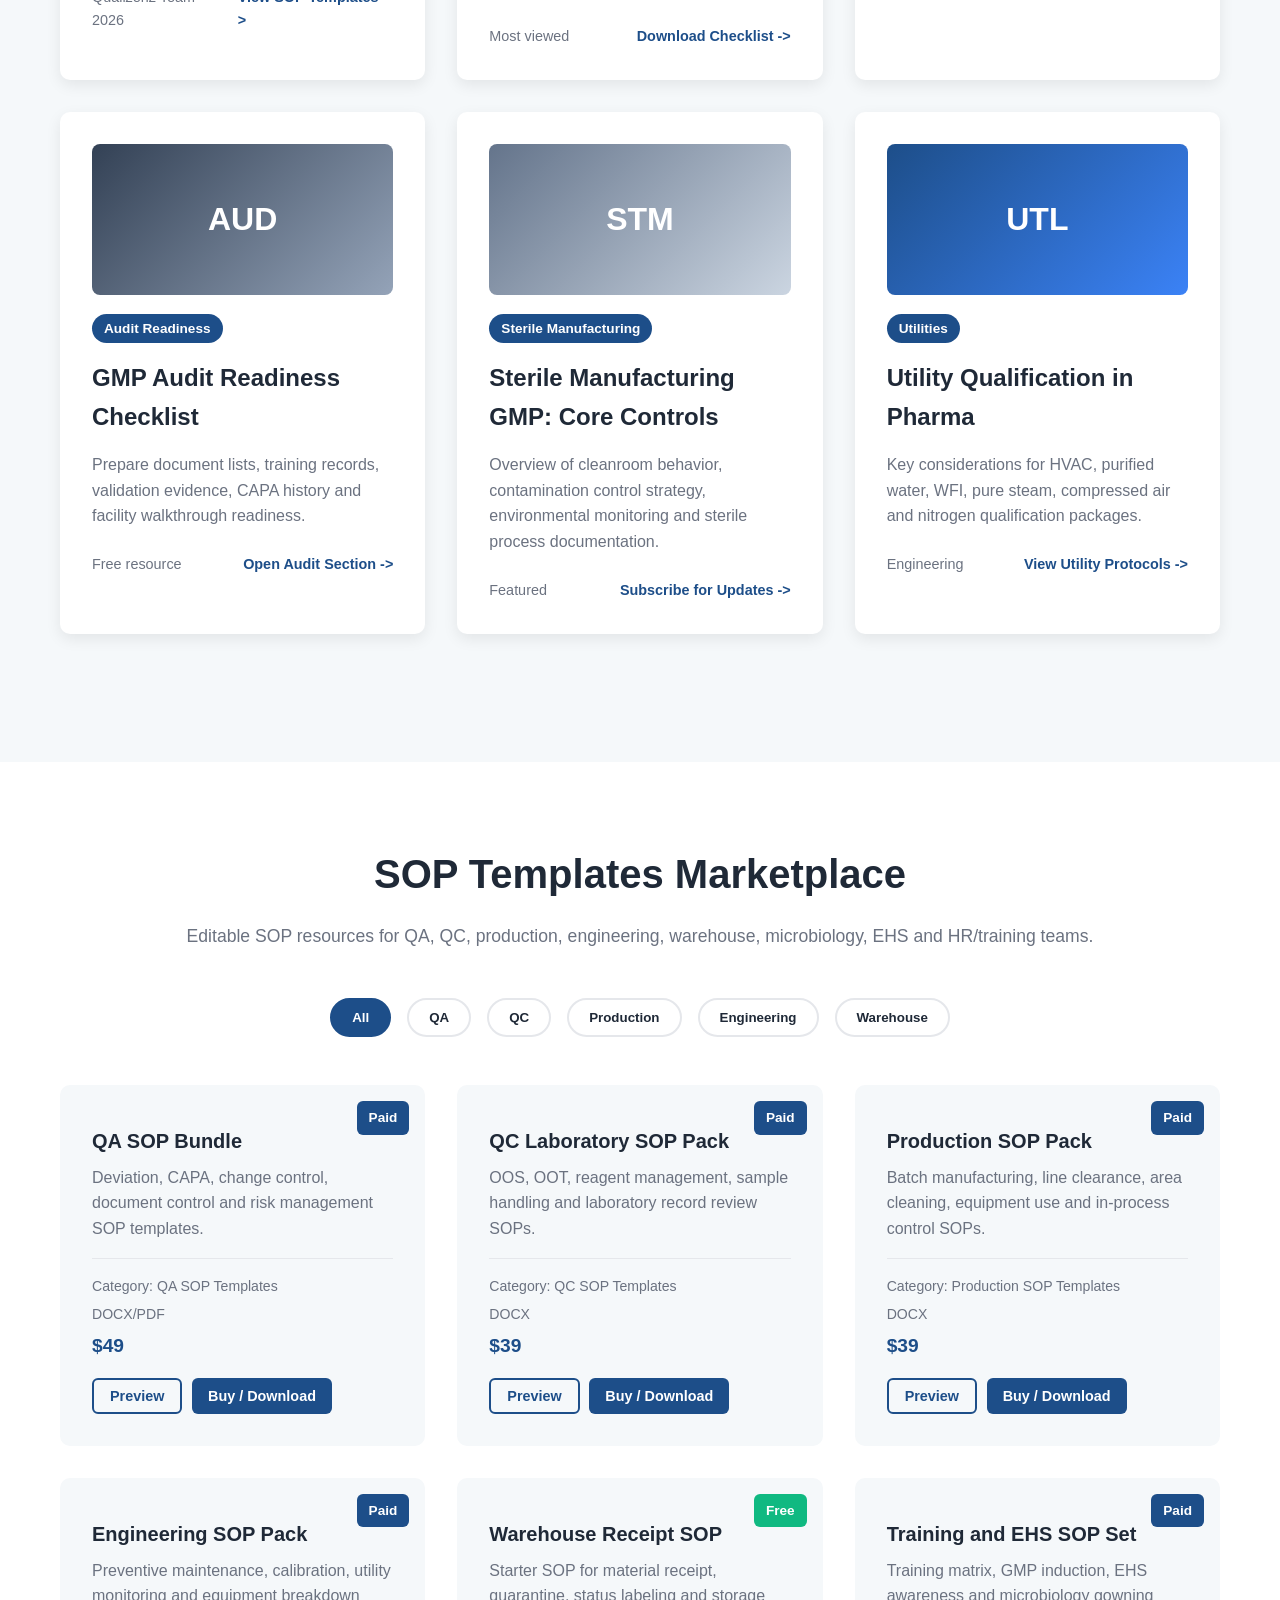
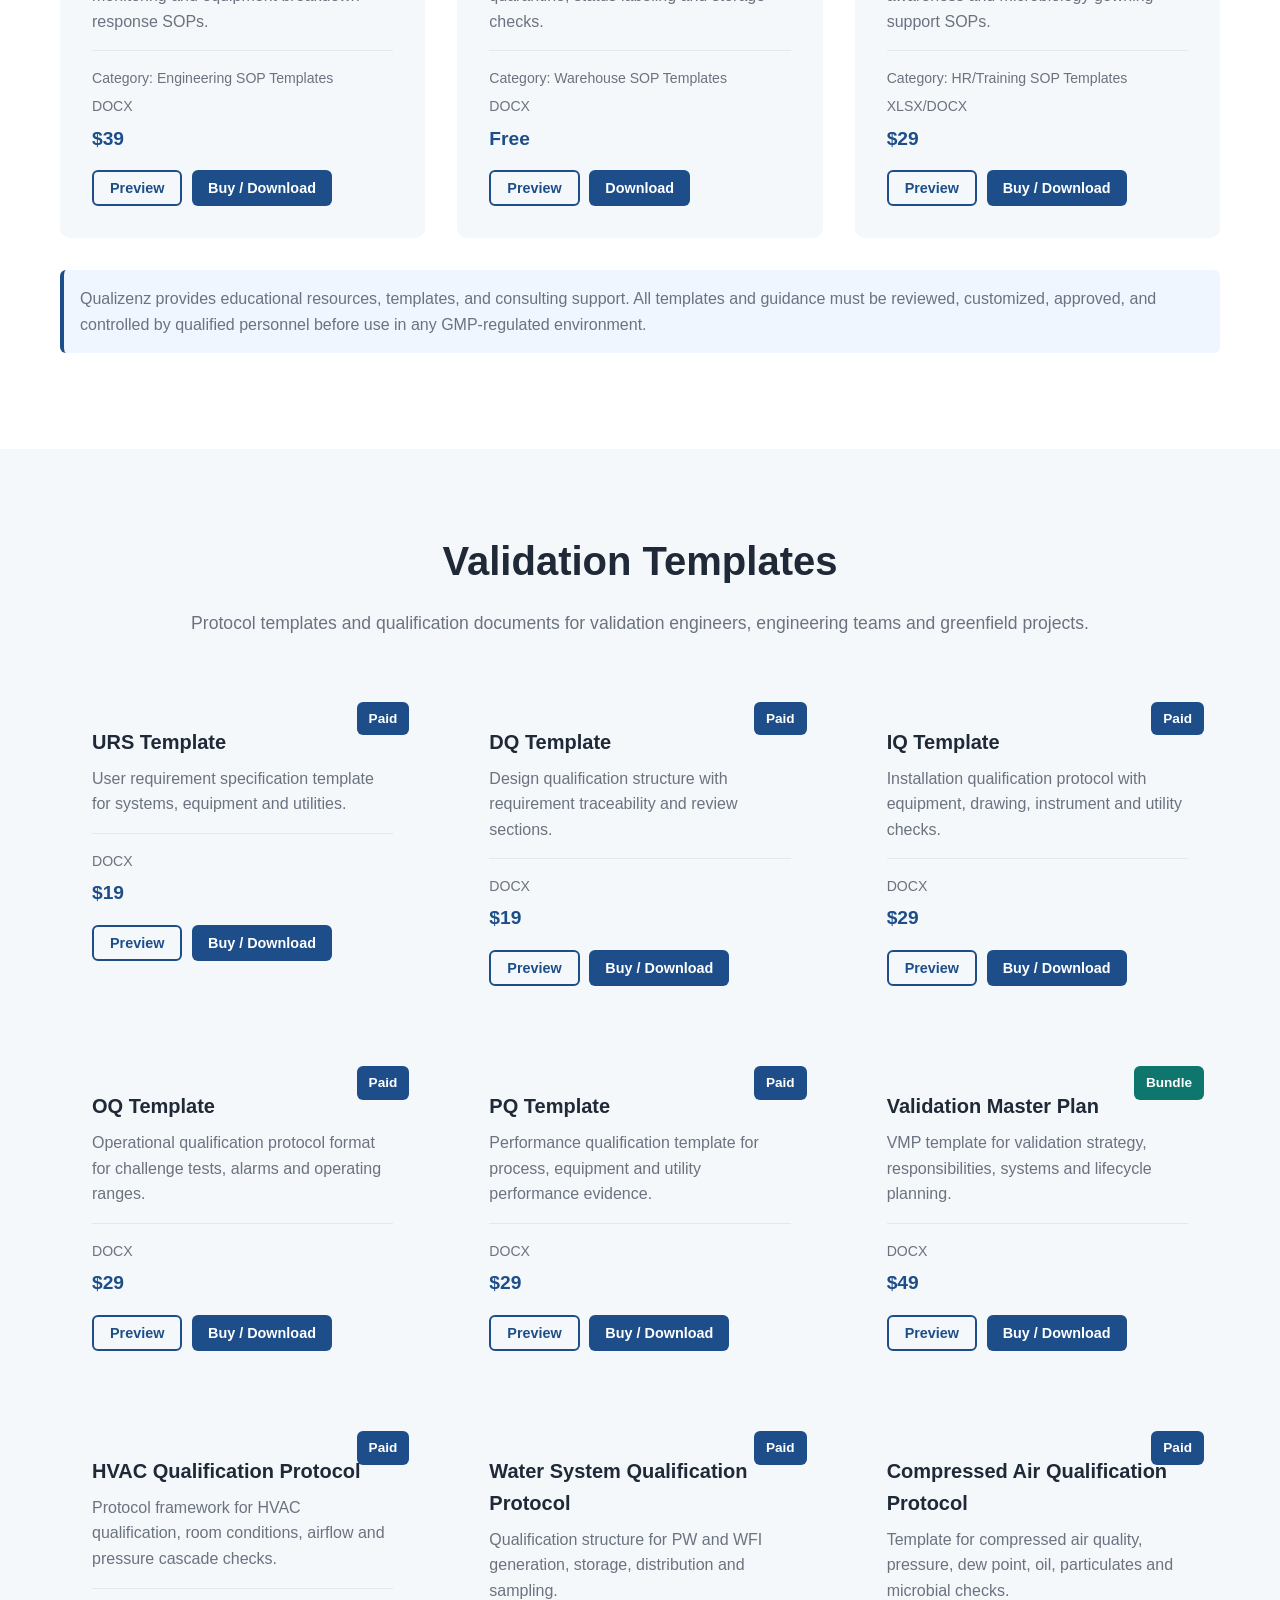
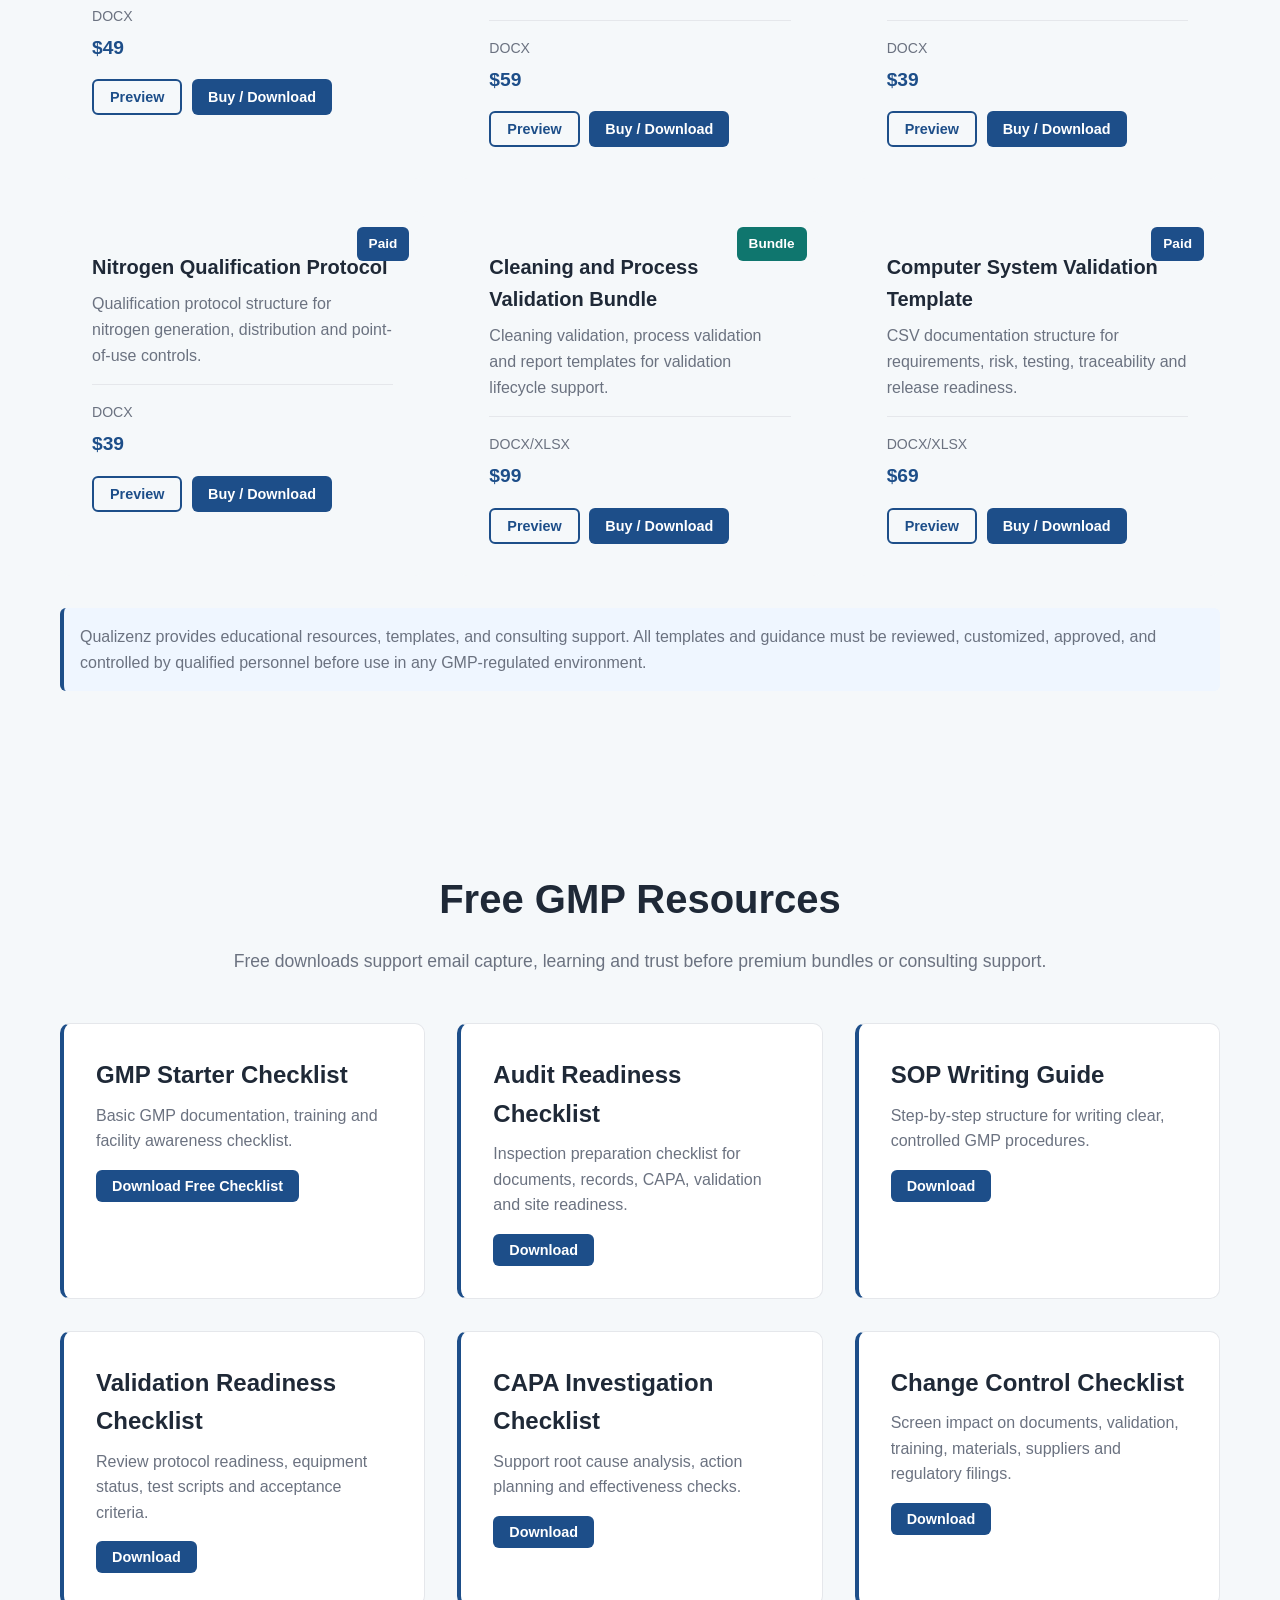
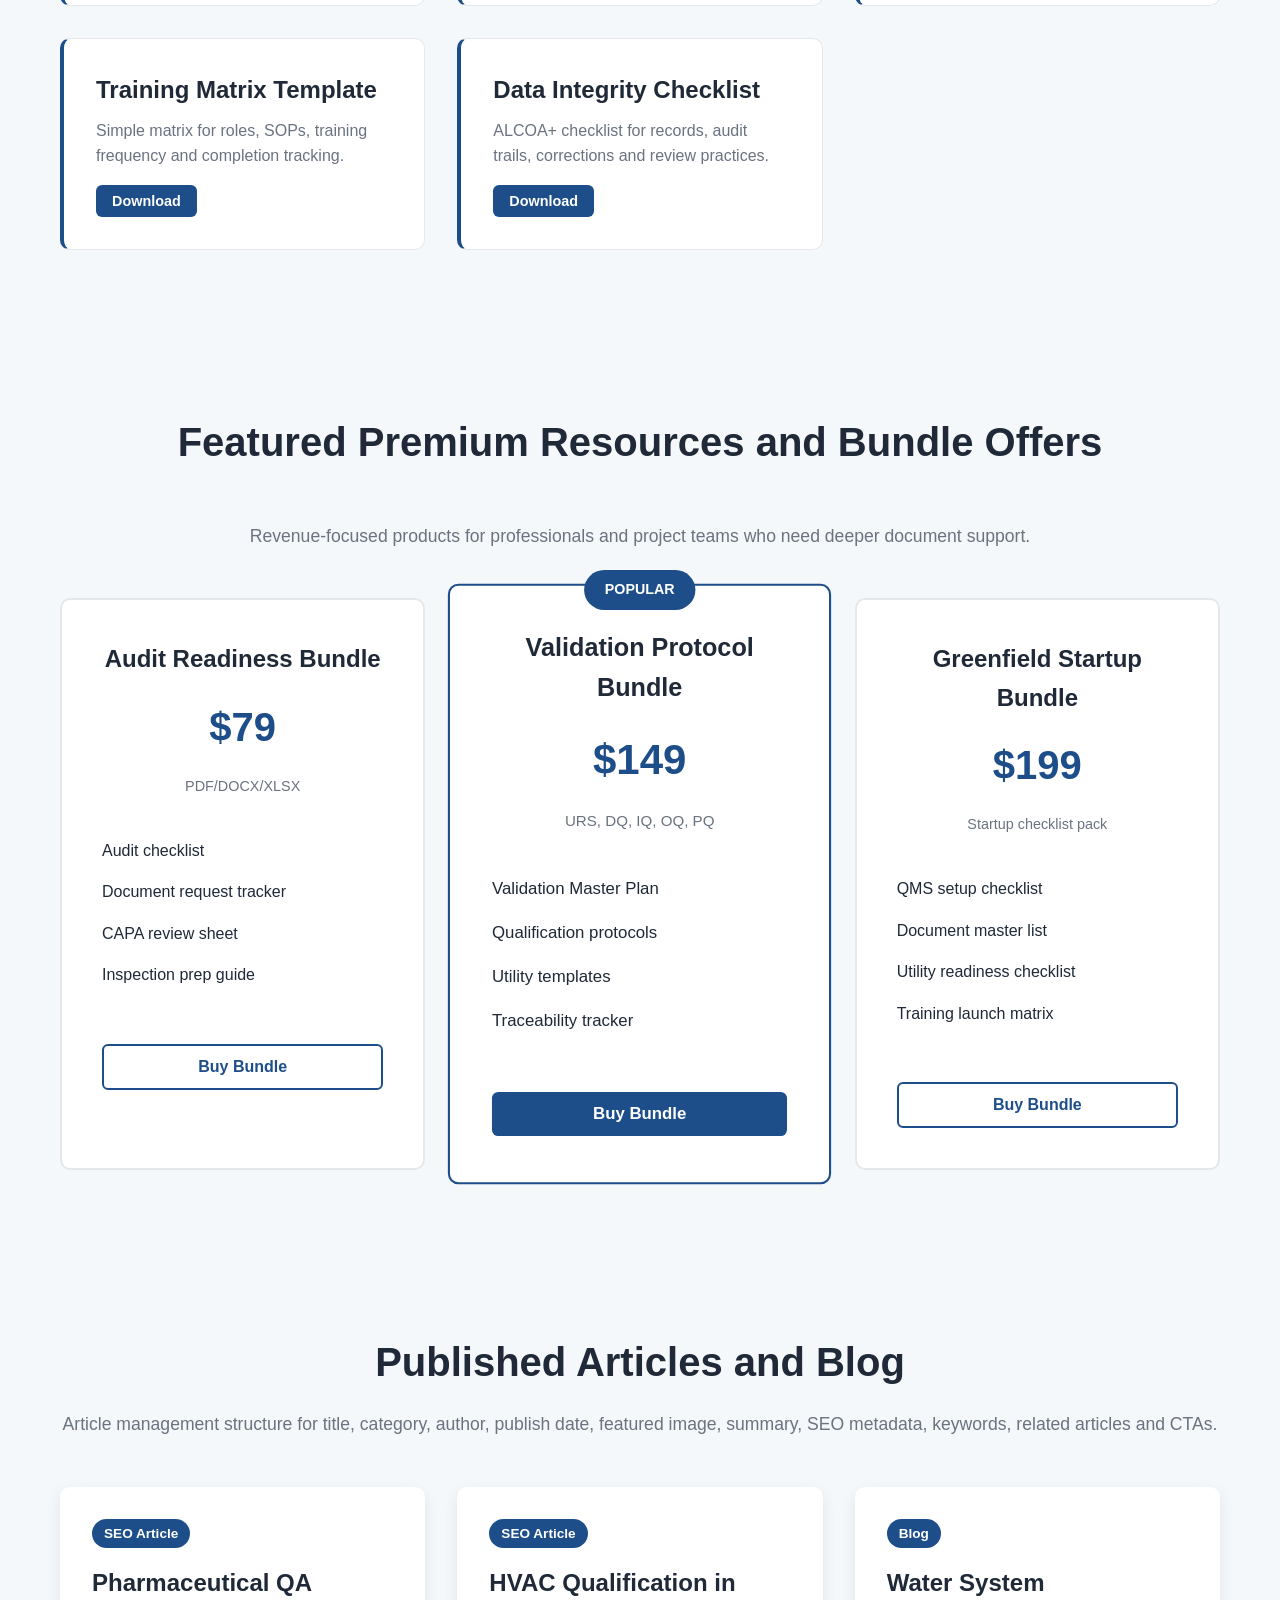
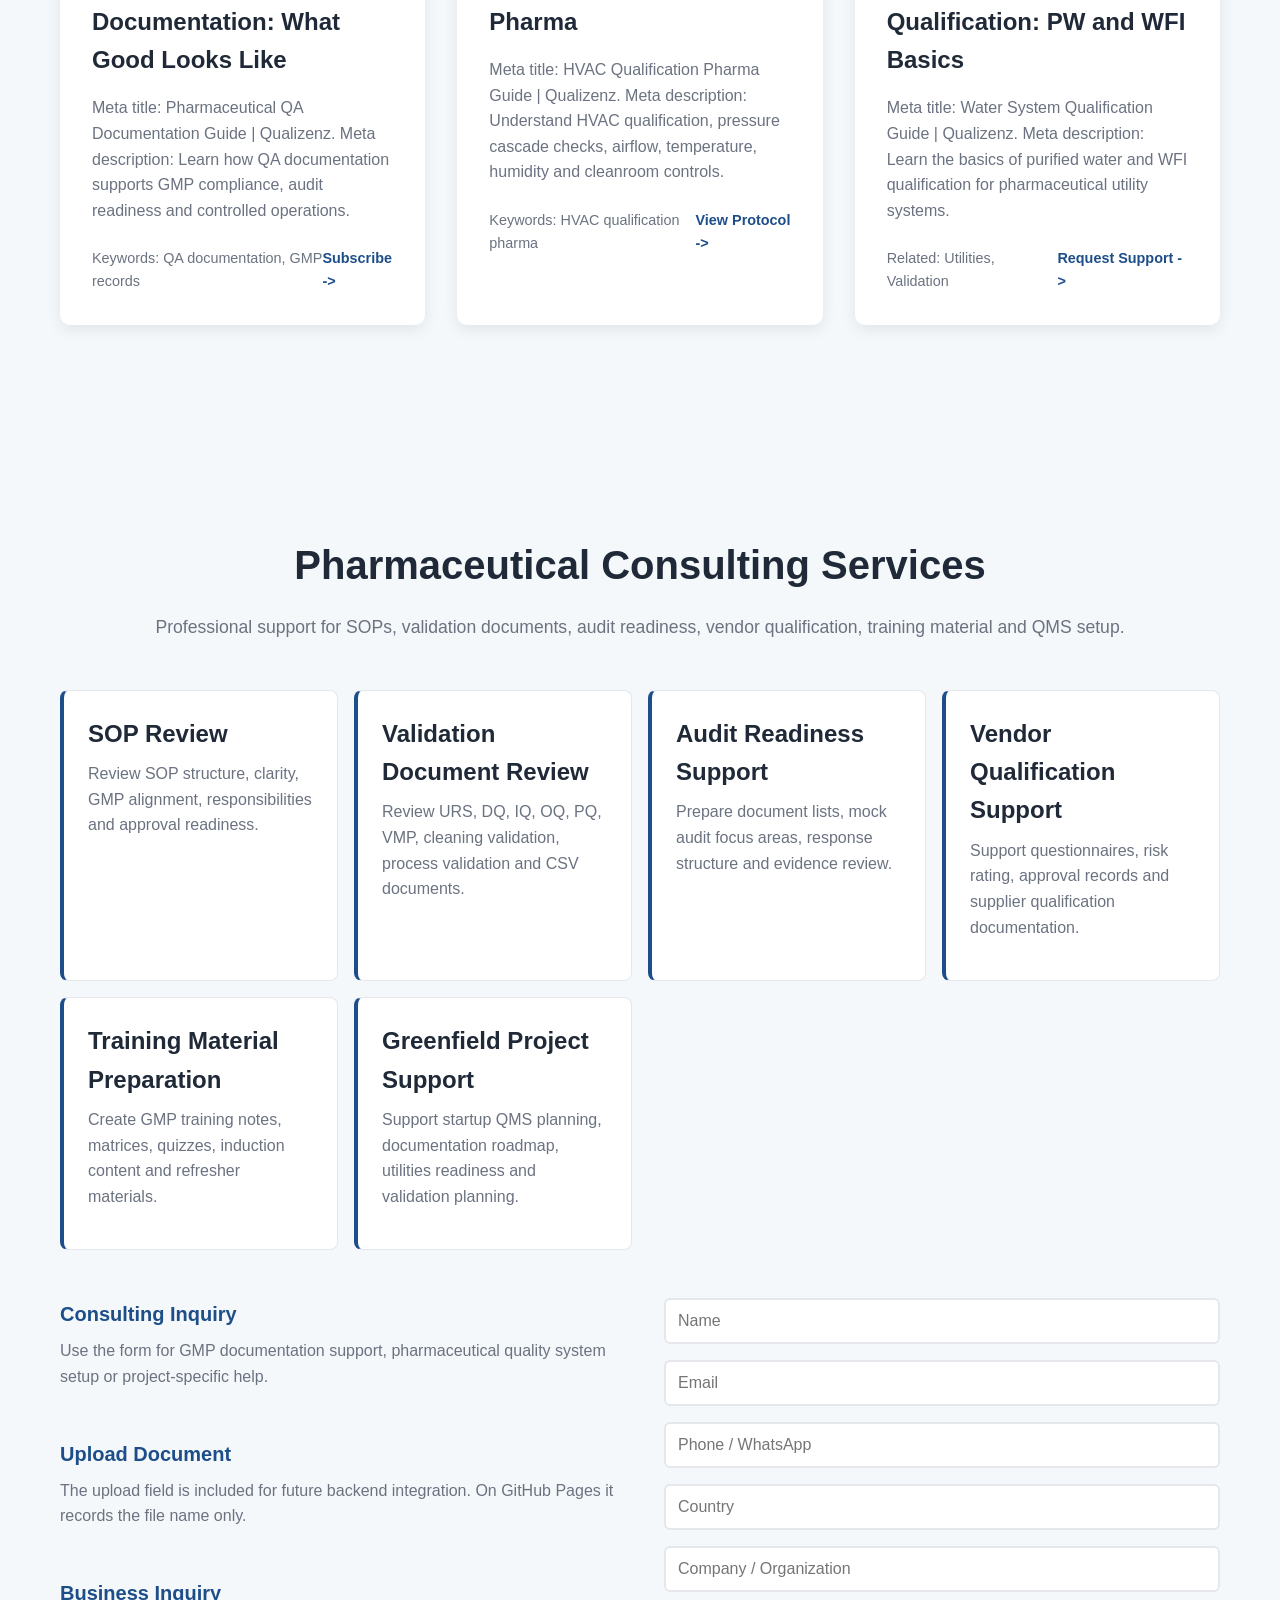
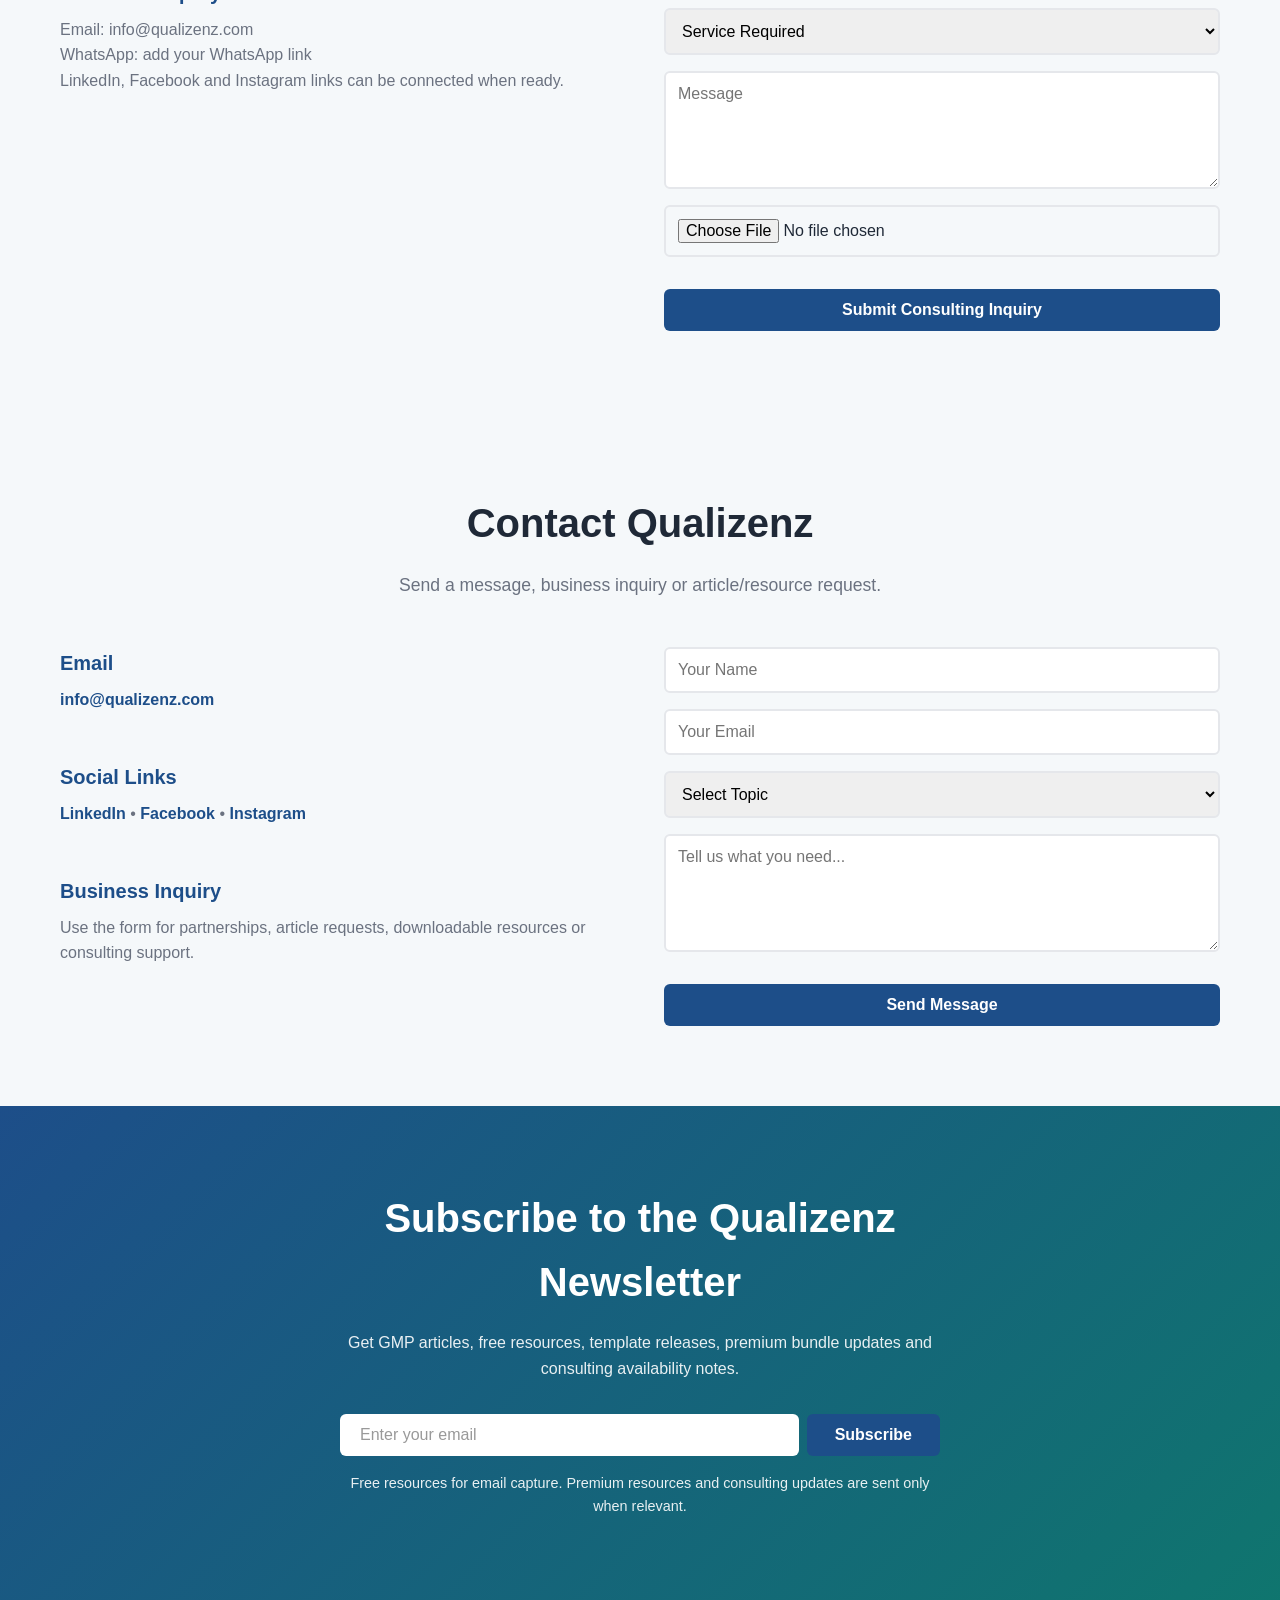
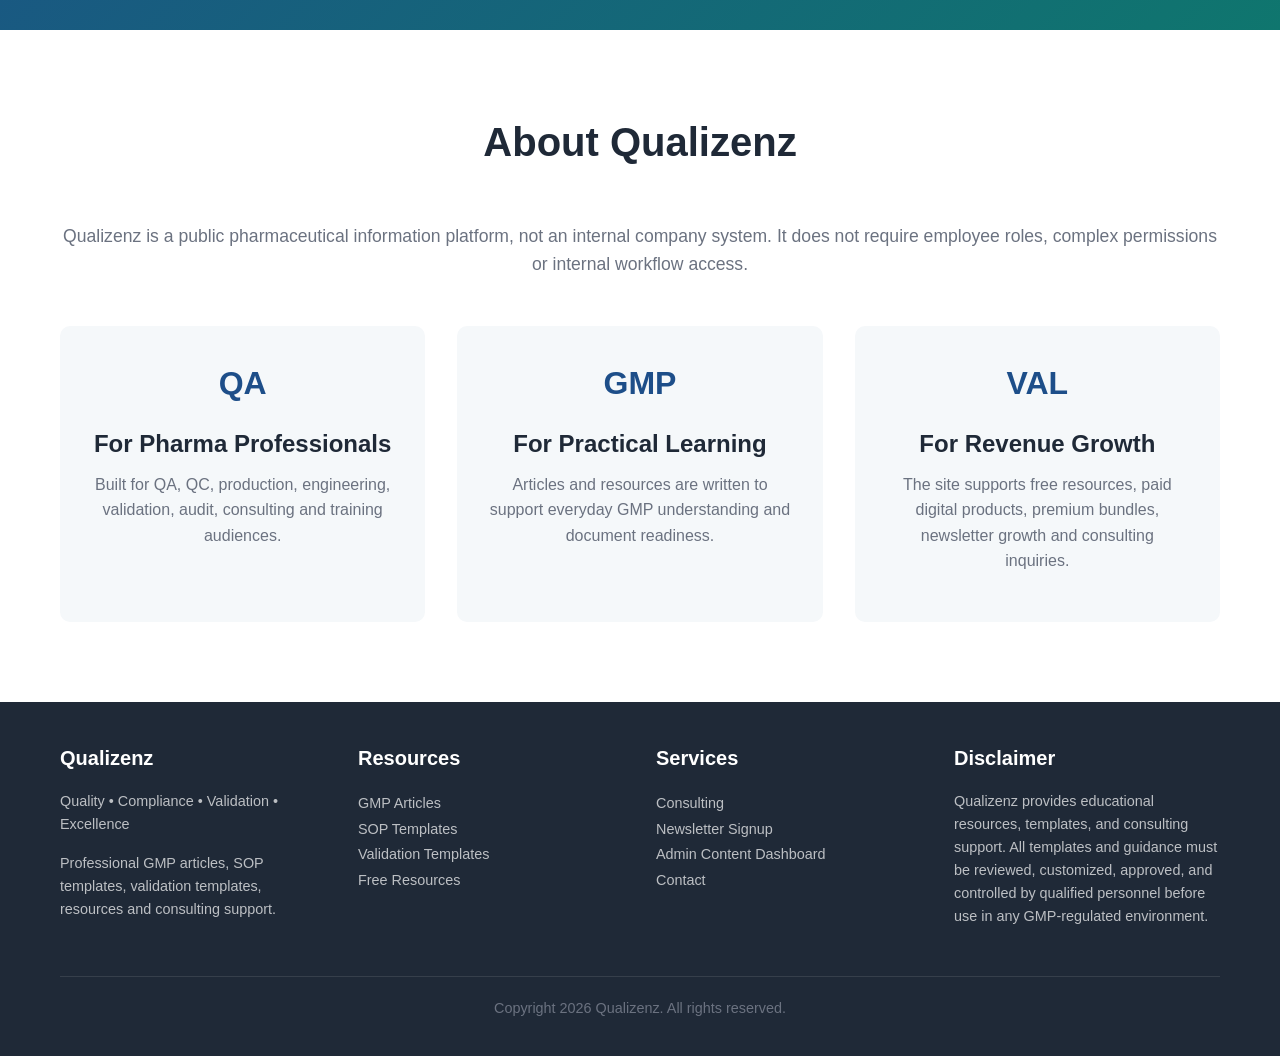
==== commit 7f60c3df: "Add Qualizenz logo to website" ====
--- a/index.html
+++ b/index.html
@@ -3,446 +3,432 @@
 <head>
     <meta charset="UTF-8">
     <meta name="viewport" content="width=device-width, initial-scale=1.0">
-    <title>Qualizenz - GMP Articles and Downloadable Pharma Resources</title>
-    <meta name="description" content="Qualizenz shares simple pharmaceutical GMP articles, downloadable guides, checklists and practical quality resources for QA, QC, validation and manufacturing teams.">
+    <title>Qualizenz | GMP Articles, SOP Templates, Validation Templates and Pharma Consulting</title>
+    <meta name="description" content="Qualizenz is a pharmaceutical GMP knowledge and resource platform for GMP articles, SOP templates, validation templates, audit readiness checklists, free resources, newsletter updates and consulting support.">
+    <meta name="keywords" content="GMP SOP templates, pharmaceutical validation templates, audit readiness checklist, data integrity in pharma, sterile manufacturing GMP, HVAC qualification pharma, water system qualification, pharmaceutical QA documentation">
+    <meta name="author" content="Qualizenz">
+    <meta property="og:title" content="Qualizenz - Quality Compliance Validation Excellence">
+    <meta property="og:description" content="Professional pharmaceutical GMP articles, templates, downloadable resources and consulting support.">
+    <meta property="og:type" content="website">
+    <meta property="og:image" content="https://www.qualizenz.com/qualizenz-logo.png">
+    <link rel="canonical" href="https://www.qualizenz.com/">
+    <link rel="icon" href="qualizenz-logo.png">
     <link rel="stylesheet" href="styles.css">
 </head>
 <body>
-    <!-- NAVIGATION -->
     <nav class="navbar">
         <div class="container">
-            <div class="logo">
-                <span class="logo-icon">Q</span>
-                <span class="logo-text">Qualizenz</span>
-            </div>
+            <a class="logo" href="#home" aria-label="Qualizenz home">
+                <img class="brand-logo" src="qualizenz-logo.png" alt="Qualizenz Pharmaceutical GMP Platform logo">
+                <span>
+                    <span class="logo-text">Qualizenz</span>
+                    <span class="tagline">Quality • Compliance • Validation • Excellence</span>
+                </span>
+            </a>
+            <button class="mobile-menu-btn" type="button" onclick="toggleMobileMenu()" aria-label="Toggle navigation">Menu</button>
             <ul class="nav-links">
                 <li><a href="#home">Home</a></li>
-                <li><a href="#blog">Articles</a></li>
-                <li><a href="#downloads">Downloads</a></li>
-                <li><a href="#resources">Topics</a></li>
-                <li><a href="#newsletter">Newsletter</a></li>
-                <li><a href="#contact">Suggest Topic</a></li>
+                <li><a href="#articles">GMP Articles</a></li>
+                <li><a href="#sop-templates">SOP Templates</a></li>
+                <li><a href="#validation-templates">Validation</a></li>
+                <li><a href="#resources">Free Resources</a></li>
+                <li><a href="#consulting">Consulting</a></li>
+                <li><a href="admin_dashboard.html">Admin</a></li>
             </ul>
         </div>
     </nav>
 
-    <!-- HERO SECTION -->
-    <section id="home" class="hero">
-        <div class="container">
-            <div class="hero-content">
-                <p class="eyebrow">Practical GMP knowledge</p>
-                <h1>Simple pharma GMP articles you can read, save and share.</h1>
-                <p>Qualizenz is a focused knowledge hub for pharmaceutical quality professionals. Start with short articles, downloadable article guides, checklists and practical explanations for GMP, QA, QC, validation and manufacturing topics.</p>
-                <div class="hero-buttons">
-                    <button class="btn btn-primary" onclick="scrollTo('blog')">Read Articles</button>
-                    <button class="btn btn-secondary" onclick="scrollTo('downloads')">Download Guides</button>
-                </div>
-            </div>
-            <div class="hero-image">
-                <div class="hero-card">
-                    <h3>Content Focus</h3>
-                    <div class="hero-number">Read + Download</div>
-                    <p>Clear educational material for everyday GMP learning and reference.</p>
+    <main>
+        <section id="home" class="hero platform-hero">
+            <div class="container">
+                <div class="hero-content">
+                    <p class="eyebrow">Pharmaceutical GMP knowledge platform</p>
+                    <h1>GMP articles, templates, validation tools and consulting support for pharma professionals.</h1>
+                    <p>Qualizenz helps QA, QC, production, engineering, validation, audit, training and startup teams learn faster, prepare better documents and find practical GMP resources in one clean platform.</p>
+                    <div class="hero-buttons">
+                        <button class="btn btn-primary" onclick="scrollTo('resources')">Download Free Checklist</button>
+                        <button class="btn btn-secondary" onclick="scrollTo('sop-templates')">View SOP Templates</button>
+                        <button class="btn btn-secondary" onclick="scrollTo('consulting')">Request Consulting Support</button>
+                    </div>
+                </div>
+                <aside class="hero-card quick-search-card" aria-label="Search Qualizenz resources">
+                    <img class="hero-logo" src="qualizenz-logo.png" alt="Qualizenz logo">
+                    <h3>Find GMP Resources</h3>
+                    <p>Search articles, SOP templates, validation templates and free downloads.</p>
+                    <input id="siteSearch" class="site-search" type="search" placeholder="Search GMP, CAPA, HVAC, WFI...">
+                    <div class="hero-number">30+ Topics</div>
                     <ul>
-                        <li>Short GMP articles</li>
-                        <li>Downloadable article PDFs</li>
-                        <li>Quality checklists</li>
-                        <li>Validation explainers</li>
-                        <li>Weekly learning notes</li>
+                        <li>QA, QC and GMP documentation</li>
+                        <li>Validation and qualification protocols</li>
+                        <li>Sterile manufacturing and utilities</li>
+                        <li>Greenfield project startup support</li>
                     </ul>
-                </div>
-            </div>
-        </div>
-    </section>
-
-    <!-- FEATURES -->
-    <section class="features">
-        <div class="container">
-            <h2>What Qualizenz Provides</h2>
-            <p class="section-subtitle">A simple place to learn, review and download practical pharmaceutical quality content.</p>
-            <div class="features-grid">
-                <div class="feature-card">
-                    <div class="feature-icon">01</div>
-                    <h3>Simple Articles</h3>
-                    <p>Short, readable explanations of GMP concepts, quality systems, manufacturing controls and validation basics.</p>
-                    <span class="priority must">Core</span>
-                </div>
-                <div class="feature-card">
-                    <div class="feature-icon">02</div>
-                    <h3>Downloadable Articles</h3>
-                    <p>Save selected articles as downloadable guides so they can be used later during training, review or discussion.</p>
-                    <span class="priority must">Core</span>
-                </div>
-                <div class="feature-card">
-                    <div class="feature-icon">03</div>
-                    <h3>Checklists</h3>
-                    <p>Practical checklists for audit readiness, documentation review, validation readiness and routine GMP awareness.</p>
-                    <span class="priority must">Core</span>
-                </div>
-                <div class="feature-card">
-                    <div class="feature-icon">04</div>
-                    <h3>Topic Library</h3>
-                    <p>Organized topic areas covering GMP, QA, QC, sterile manufacturing, utilities and validation.</p>
-                    <span class="priority should">Growing</span>
-                </div>
-                <div class="feature-card">
-                    <div class="feature-icon">05</div>
-                    <h3>Newsletter</h3>
-                    <p>Occasional updates when new articles, downloadable notes or practical resources are added.</p>
-                    <span class="priority should">Optional</span>
-                </div>
-                <div class="feature-card">
-                    <div class="feature-icon">06</div>
-                    <h3>Reader Requests</h3>
-                    <p>Readers can suggest topics they want explained in plain language for future articles.</p>
-                    <span class="priority should">Open</span>
-                </div>
-            </div>
-        </div>
-    </section>
-
-    <!-- KNOWLEDGE HUB PREVIEW -->
-    <section id="resources" class="knowledge-hub">
-        <div class="container">
-            <h2>Knowledge Areas</h2>
-            <p class="section-subtitle">Browse practical GMP topics and use the downloadable resources for offline reference.</p>
-            <div class="knowledge-grid">
-                <div class="knowledge-item">
-                    <h4>GMP</h4>
-                    <p>WHO GMP, EU GMP, FDA guidance, PIC/S and ICH topics explained in accessible language.</p>
-                    <a href="#blog" class="read-more">Read Articles -></a>
-                </div>
-                <div class="knowledge-item">
-                    <h4>Quality Assurance</h4>
-                    <p>Deviation, CAPA, change control, risk management and documentation practices.</p>
-                    <a href="#downloads" class="read-more">Download QA Guides -></a>
-                </div>
-                <div class="knowledge-item">
-                    <h4>Quality Control</h4>
-                    <p>OOS, OOT, laboratory controls and analytical method validation basics.</p>
-                    <a href="#blog" class="read-more">Explore QC Topics -></a>
-                </div>
-                <div class="knowledge-item">
-                    <h4>Sterile Manufacturing</h4>
-                    <p>Cleanroom operations, environmental monitoring and Annex 1 readiness notes.</p>
-                    <a href="#newsletter" class="read-more">Get Updates -></a>
-                </div>
-                <div class="knowledge-item">
-                    <h4>Utilities</h4>
-                    <p>HVAC, PW, WFI, pure steam and compressed air qualification fundamentals.</p>
-                    <a href="#downloads" class="read-more">Download Notes -></a>
-                </div>
-                <div class="knowledge-item">
-                    <h4>Validation</h4>
-                    <p>Equipment qualification, process validation, cleaning validation and CSV concepts.</p>
-                    <a href="#blog" class="read-more">Read Validation Articles -></a>
-                </div>
-            </div>
-        </div>
-    </section>
-
-    <!-- BLOG PREVIEW -->
-    <section id="blog" class="blog-preview">
-        <div class="container">
-            <h2>Latest Article Topics</h2>
-            <p class="section-subtitle">Start with short, practical explanations that readers can understand quickly.</p>
-            <div class="blog-grid">
-                <article class="blog-card">
-                    <div class="blog-category">GMP Basics</div>
-                    <h3>How to Write a GMP SOP</h3>
-                    <p>A simple explanation of SOP purpose, structure, responsibilities, version control and approval flow.</p>
-                    <div class="blog-meta">
-                        <span class="read-time">Simple article</span>
-                        <a href="#downloads" class="read-article">Download Guide -></a>
-                    </div>
-                </article>
-                <article class="blog-card">
-                    <div class="blog-category">Validation</div>
-                    <h3>IQ, OQ and PQ Explained</h3>
-                    <p>A practical overview of equipment qualification stages and what each stage is expected to prove.</p>
-                    <div class="blog-meta">
-                        <span class="read-time">Simple article</span>
-                        <a href="#downloads" class="read-article">Download Notes -></a>
-                    </div>
-                </article>
-                <article class="blog-card">
-                    <div class="blog-category">QA Systems</div>
-                    <h3>CAPA Process in Pharma</h3>
-                    <p>A plain-language guide to correction, root cause analysis, corrective action, preventive action and effectiveness checks.</p>
-                    <div class="blog-meta">
-                        <span class="read-time">Simple article</span>
-                        <a href="#contact" class="read-article">Suggest Related Topic -></a>
-                    </div>
-                </article>
-            </div>
-            <div class="center">
-                <button class="btn btn-secondary" onclick="scrollTo('newsletter')">Subscribe for New Articles</button>
-            </div>
-        </div>
-    </section>
-
-    <!-- DOWNLOADABLE ARTICLES -->
-    <section id="downloads" class="templates">
-        <div class="container">
-            <h2>Downloadable Articles and Guides</h2>
-            <p class="section-subtitle">Free downloadable learning resources for offline reading, training support and personal reference.</p>
-            
-            <div class="template-filters">
-                <button class="filter-btn active" onclick="filterTemplates('all', event)">All</button>
-                <button class="filter-btn" onclick="filterTemplates('article', event)">Articles</button>
-                <button class="filter-btn" onclick="filterTemplates('checklist', event)">Checklists</button>
-            </div>
-
-            <div class="templates-grid">
-                <div class="template-card" data-type="checklist">
-                    <div class="template-badge">PDF</div>
-                    <h4>GMP Starter Checklist</h4>
-                    <p>A simple checklist for reviewing basic GMP expectations, documentation habits and quality awareness.</p>
-                    <div class="template-meta">
-                        <span class="downloads">Checklist</span>
-                        <button class="btn btn-small" onclick="downloadTemplate('gmp-starter-checklist')">Download</button>
-                    </div>
-                </div>
-
-                <div class="template-card" data-type="article">
-                    <div class="template-badge">PDF</div>
-                    <h4>How to Write a GMP SOP</h4>
-                    <p>A downloadable article covering SOP structure, writing style, review steps and common mistakes.</p>
-                    <div class="template-meta">
-                        <span class="downloads">Article guide</span>
-                        <button class="btn btn-small" onclick="downloadTemplate('sop-writing-guide')">Download</button>
-                    </div>
-                </div>
-
-                <div class="template-card" data-type="article">
-                    <div class="template-badge">PDF</div>
-                    <h4>Deviation and CAPA Basics</h4>
-                    <p>A simple article explaining how deviations connect to investigation, root cause and CAPA follow-up.</p>
-                    <div class="template-meta">
-                        <span class="downloads">Article guide</span>
-                        <button class="btn btn-small" onclick="downloadTemplate('deviation-capa-basics')">Download</button>
-                    </div>
-                </div>
-
-                <div class="template-card" data-type="article">
-                    <div class="template-badge">PDF</div>
-                    <h4>IQ, OQ and PQ Notes</h4>
-                    <p>A short downloadable explanation of qualification stages and the evidence usually expected.</p>
-                    <div class="template-meta">
-                        <span class="downloads">Article notes</span>
-                        <button class="btn btn-small" onclick="downloadTemplate('iq-oq-pq-notes')">Download</button>
-                    </div>
-                </div>
-
-                <div class="template-card" data-type="checklist">
-                    <div class="template-badge">PDF</div>
-                    <h4>Validation Readiness Checklist</h4>
-                    <p>A basic checklist for reviewing protocol readiness, equipment status, test scripts and acceptance criteria.</p>
-                    <div class="template-meta">
-                        <span class="downloads">Checklist</span>
-                        <button class="btn btn-small" onclick="downloadTemplate('validation-readiness-checklist')">Download</button>
-                    </div>
-                </div>
-
-                <div class="template-card" data-type="article">
-                    <div class="template-badge">PDF</div>
-                    <h4>Audit Readiness Notes</h4>
-                    <p>A downloadable article on inspection preparation, evidence gathering and calm document review.</p>
-                    <div class="template-meta">
-                        <span class="downloads">Article notes</span>
-                        <button class="btn btn-small" onclick="downloadTemplate('audit-readiness-notes')">Download</button>
-                    </div>
-                </div>
-            </div>
-        </div>
-    </section>
-
-    <!-- FREE RESOURCES -->
-    <section class="resources-section">
-        <div class="container">
-            <h2>Resource Library</h2>
-            <p class="section-subtitle">Useful references that support reading, training and day-to-day GMP awareness.</p>
-            <div class="business-grid">
-                <div class="business-card">
-                    <h3>GMP Audit Readiness Checklist</h3>
-                    <p>A concise checklist for preparing documents, records and teams before an internal or external audit.</p>
-                    <span class="priority must">Checklist</span>
-                </div>
-                <div class="business-card">
-                    <h3>Validation Readiness Checklist</h3>
-                    <p>A practical review aid for qualification and validation activities before execution starts.</p>
-                    <span class="priority must">Checklist</span>
-                </div>
-                <div class="business-card">
-                    <h3>Greenfield Startup Notes</h3>
-                    <p>Simple learning notes for teams thinking through early GMP systems, documentation and facility readiness.</p>
-                    <span class="priority should">Article</span>
-                </div>
-            </div>
-        </div>
-    </section>
-
-    <!-- CONTENT ROADMAP SECTION -->
-    <section id="roadmap" class="roadmap-section">
-        <div class="container">
-            <h2>Upcoming Content</h2>
-            <p class="section-subtitle">The site will grow through useful articles and downloadable resources over time.</p>
-            <div class="roadmap-grid">
-                <div class="roadmap-card">
-                    <span class="phase">Now</span>
-                    <h3>Core GMP Articles</h3>
-                    <p>Short articles on SOPs, deviations, CAPA, data integrity, training and document control.</p>
-                    <ul>
-                        <li>Plain-language explanations</li>
-                        <li>Practical examples</li>
-                        <li>Downloadable summaries</li>
-                    </ul>
-                </div>
-                <div class="roadmap-card">
-                    <span class="phase">Next</span>
-                    <h3>Validation and Utilities</h3>
-                    <p>Article guides for IQ, OQ, PQ, cleaning validation, HVAC, PW, WFI and compressed air.</p>
-                    <ul>
-                        <li>Topic-based learning notes</li>
-                        <li>Simple checklists</li>
-                        <li>Reference-friendly downloads</li>
-                    </ul>
-                </div>
-                <div class="roadmap-card">
-                    <span class="phase">Later</span>
-                    <h3>Reader Requested Topics</h3>
-                    <p>New articles based on questions from QA, QC, production, engineering and validation readers.</p>
-                    <ul>
-                        <li>Reader topic suggestions</li>
-                        <li>Frequently asked questions</li>
-                        <li>Practical GMP summaries</li>
-                    </ul>
-                </div>
-            </div>
-        </div>
-    </section>
-
-    <!-- NEWSLETTER SIGNUP -->
-    <section id="newsletter" class="newsletter">
-        <div class="container">
-            <div class="newsletter-content">
-                <h2>Get New GMP Articles</h2>
-                <p>Join the update list for simple GMP articles, downloadable notes, checklists and practical quality resources.</p>
-                <form class="newsletter-form" id="newsletterForm">
-                    <input 
-                        type="email" 
-                        placeholder="Enter your email" 
-                        required 
-                        id="newsletterEmail"
-                    >
-                    <button type="submit" class="btn btn-primary">Subscribe</button>
-                </form>
-                <p class="newsletter-note">No spam. Just new article updates and useful downloadable resources.</p>
-                <div id="newsletterMessage" class="newsletter-message"></div>
-            </div>
-        </div>
-    </section>
-
-    <!-- READER FEEDBACK -->
-    <section class="testimonials">
-        <div class="container">
-            <h2>Reader Feedback</h2>
-            <p class="section-subtitle">Examples of the kind of feedback this site is designed to support.</p>
-            <div class="testimonials-grid">
-                <div class="testimonial-card">
-                    <div class="stars">Learning note</div>
-                    <p>"The SOP article made the document structure easier to explain to a new team member."</p>
-                    <p class="testimonial-author">- QA Reader</p>
-                </div>
-                <div class="testimonial-card">
-                    <div class="stars">Download note</div>
-                    <p>"The validation notes were useful as a quick reminder before protocol review."</p>
-                    <p class="testimonial-author">- Validation Reader</p>
-                </div>
-                <div class="testimonial-card">
-                    <div class="stars">Checklist note</div>
-                    <p>"The checklist helped organize the key points before an audit readiness discussion."</p>
-                    <p class="testimonial-author">- GMP Reader</p>
-                </div>
-            </div>
-        </div>
-    </section>
-
-    <!-- CONTACT SECTION -->
-    <section id="contact" class="contact">
-        <div class="container">
-            <h2>Suggest an Article Topic</h2>
-            <p class="section-subtitle">Send a topic you want explained simply in a future Qualizenz article or downloadable guide.</p>
-            
-            <div class="contact-content">
-                <div class="contact-info">
-                    <div class="contact-item">
-                        <h4>Good Topic Ideas</h4>
-                        <p>SOP writing, deviation handling, CAPA, validation basics, audit readiness, data integrity, cleaning validation and sterile manufacturing.</p>
-                    </div>
-                    <div class="contact-item">
-                        <h4>Preferred Style</h4>
-                        <p>Simple, practical, easy to read and useful for daily GMP work or team learning.</p>
-                    </div>
-                    <div class="contact-item">
-                        <h4>Downloadable Resources</h4>
-                        <p>If a topic needs a checklist or PDF article, mention that in your message.</p>
-                    </div>
-                </div>
-                
-                <form class="contact-form" id="contactForm">
-                    <input type="text" name="name" placeholder="Your Name" required>
-                    <input type="email" name="email" placeholder="Your Email" required>
-                    <select name="topic" required>
-                        <option value="">Select Topic Area</option>
-                        <option value="gmp-basics">GMP Basics</option>
-                        <option value="quality-assurance">Quality Assurance</option>
-                        <option value="quality-control">Quality Control</option>
-                        <option value="validation">Validation</option>
-                        <option value="sterile-manufacturing">Sterile Manufacturing</option>
-                    </select>
-                    <textarea name="message" placeholder="What article or downloadable guide should Qualizenz create next?" rows="5" required></textarea>
-                    <button type="submit" class="btn btn-primary">Send Topic Suggestion</button>
-                </form>
-            </div>
-        </div>
-    </section>
-
-    <!-- FOOTER -->
+                </aside>
+            </div>
+        </section>
+
+        <section class="dashboard-section">
+            <div class="container">
+                <div class="section-heading">
+                    <p class="eyebrow">Quick access</p>
+                    <h2>Qualizenz Resource Dashboard</h2>
+                    <p class="section-subtitle">Use these cards to move quickly into articles, templates, downloads, consulting and newsletter signup.</p>
+                </div>
+                <div class="dashboard-grid">
+                    <a class="dashboard-card" href="#draft-sop"><span>01</span><h3>Draft SOP</h3><p>Use SOP writing guidance and downloadable structure notes.</p></a>
+                    <a class="dashboard-card" href="#sop-templates"><span>02</span><h3>SOP Templates</h3><p>QA, QC, production, warehouse and training SOP resources.</p></a>
+                    <a class="dashboard-card" href="#validation-templates"><span>03</span><h3>Validation Templates</h3><p>URS, DQ, IQ, OQ, PQ, VMP and utility protocols.</p></a>
+                    <a class="dashboard-card" href="#articles"><span>04</span><h3>GMP Articles</h3><p>Readable guidance on core GMP and compliance topics.</p></a>
+                    <a class="dashboard-card" href="#published-articles"><span>05</span><h3>Published Articles</h3><p>Browse featured and most viewed article summaries.</p></a>
+                    <a class="dashboard-card" href="#blog"><span>06</span><h3>Blog</h3><p>Updates, explainers and practical pharma quality notes.</p></a>
+                    <a class="dashboard-card" href="#resources"><span>07</span><h3>Free Resources</h3><p>Checklists, guides and free downloadable tools.</p></a>
+                    <a class="dashboard-card" href="#audit-readiness"><span>08</span><h3>Audit Readiness</h3><p>Prepare documents, evidence and teams for inspection.</p></a>
+                    <a class="dashboard-card" href="#training"><span>09</span><h3>Training Materials</h3><p>Learning notes and training matrix resources.</p></a>
+                    <a class="dashboard-card" href="#consulting"><span>10</span><h3>Consulting Services</h3><p>SOP review, validation review and QMS support.</p></a>
+                    <a class="dashboard-card" href="#contact"><span>11</span><h3>Contact Information</h3><p>Email, WhatsApp, social links and business inquiry form.</p></a>
+                    <a class="dashboard-card" href="#newsletter"><span>12</span><h3>Newsletter Signup</h3><p>Get new articles, free resources and premium releases.</p></a>
+                </div>
+            </div>
+        </section>
+
+        <section id="categories" class="knowledge-hub">
+            <div class="container">
+                <h2>Pharmaceutical Content Categories</h2>
+                <p class="section-subtitle">Coverage for daily GMP work, documentation, validation, utilities and pharma project teams.</p>
+                <div class="category-cloud">
+                    <button data-filter="GMP">GMP</button>
+                    <button data-filter="Quality Assurance">Quality Assurance</button>
+                    <button data-filter="Quality Control">Quality Control</button>
+                    <button data-filter="Data Integrity">Data Integrity</button>
+                    <button data-filter="Documentation">Documentation and GDP</button>
+                    <button data-filter="SOP">SOP Management</button>
+                    <button data-filter="CAPA">CAPA</button>
+                    <button data-filter="Deviation">Deviation</button>
+                    <button data-filter="Change Control">Change Control</button>
+                    <button data-filter="Risk">Risk Management</button>
+                    <button data-filter="Validation">Validation</button>
+                    <button data-filter="Qualification">Qualification</button>
+                    <button data-filter="Cleaning Validation">Cleaning Validation</button>
+                    <button data-filter="Process Validation">Process Validation</button>
+                    <button data-filter="CSV">Computer System Validation</button>
+                    <button data-filter="Sterile">Sterile Manufacturing</button>
+                    <button data-filter="BFS">BFS Technology</button>
+                    <button data-filter="Terminal Sterilization">Terminal Sterilization</button>
+                    <button data-filter="Environmental Monitoring">Environmental Monitoring</button>
+                    <button data-filter="HVAC">HVAC</button>
+                    <button data-filter="Purified Water">Purified Water</button>
+                    <button data-filter="WFI">WFI</button>
+                    <button data-filter="Pure Steam">Pure Steam</button>
+                    <button data-filter="Compressed Air">Compressed Air</button>
+                    <button data-filter="Nitrogen">Nitrogen System</button>
+                    <button data-filter="Warehouse">Warehouse</button>
+                    <button data-filter="Vendor">Vendor Qualification</button>
+                    <button data-filter="Audit">Audit Readiness</button>
+                    <button data-filter="Regulatory">Regulatory Guidance</button>
+                    <button data-filter="Greenfield">Pharmaceutical Greenfield Projects</button>
+                </div>
+            </div>
+        </section>
+
+        <section id="articles" class="blog-preview">
+            <div class="container">
+                <h2>GMP Articles</h2>
+                <p class="section-subtitle">SEO-focused articles built for pharmaceutical professionals, students, auditors and consultants.</p>
+                <div class="blog-grid searchable-content">
+                    <article class="blog-card" data-search="GMP SOP templates pharmaceutical QA documentation SOP management">
+                        <div class="article-image image-blue">GMP</div>
+                        <div class="blog-category">Documentation and GDP</div>
+                        <h3>How to Write a GMP SOP</h3>
+                        <p>A practical guide to SOP structure, responsibilities, approval, training, version control and document lifecycle expectations.</p>
+                        <div class="blog-meta"><span>Qualizenz Team • 2026</span><a href="#sop-templates" class="read-article">View SOP Templates -></a></div>
+                    </article>
+                    <article class="blog-card" data-search="data integrity in pharma ALCOA+ records audit trail">
+                        <div class="article-image image-silver">DI</div>
+                        <div class="blog-category">Data Integrity</div>
+                        <h3>Data Integrity in Pharma: ALCOA+ Basics</h3>
+                        <p>Understand attributable, legible, contemporaneous, original, accurate and complete record expectations in GMP environments.</p>
+                        <div class="blog-meta"><span>Most viewed</span><a href="#resources" class="read-article">Download Checklist -></a></div>
+                    </article>
+                    <article class="blog-card" data-search="pharmaceutical validation templates IQ OQ PQ qualification validation">
+                        <div class="article-image image-blue">VAL</div>
+                        <div class="blog-category">Validation</div>
+                        <h3>IQ, OQ and PQ Explained</h3>
+                        <p>Simple explanation of qualification stages, acceptance criteria, test execution, deviations and final report expectations.</p>
+                        <div class="blog-meta"><span>Popular</span><a href="#validation-templates" class="read-article">View Validation Templates -></a></div>
+                    </article>
+                    <article class="blog-card" data-search="audit readiness checklist GMP inspection FDA WHO EU">
+                        <div class="article-image image-grey">AUD</div>
+                        <div class="blog-category">Audit Readiness</div>
+                        <h3>GMP Audit Readiness Checklist</h3>
+                        <p>Prepare document lists, training records, validation evidence, CAPA history and facility walkthrough readiness.</p>
+                        <div class="blog-meta"><span>Free resource</span><a href="#audit-readiness" class="read-article">Open Audit Section -></a></div>
+                    </article>
+                    <article class="blog-card" data-search="sterile manufacturing GMP Annex 1 environmental monitoring terminal sterilization BFS">
+                        <div class="article-image image-silver">STM</div>
+                        <div class="blog-category">Sterile Manufacturing</div>
+                        <h3>Sterile Manufacturing GMP: Core Controls</h3>
+                        <p>Overview of cleanroom behavior, contamination control strategy, environmental monitoring and sterile process documentation.</p>
+                        <div class="blog-meta"><span>Featured</span><a href="#newsletter" class="read-article">Subscribe for Updates -></a></div>
+                    </article>
+                    <article class="blog-card" data-search="HVAC qualification pharma water system qualification WFI pure steam compressed air nitrogen">
+                        <div class="article-image image-blue">UTL</div>
+                        <div class="blog-category">Utilities</div>
+                        <h3>Utility Qualification in Pharma</h3>
+                        <p>Key considerations for HVAC, purified water, WFI, pure steam, compressed air and nitrogen qualification packages.</p>
+                        <div class="blog-meta"><span>Engineering</span><a href="#validation-templates" class="read-article">View Utility Protocols -></a></div>
+                    </article>
+                </div>
+            </div>
+        </section>
+
+        <section id="sop-templates" class="templates product-section">
+            <div class="container">
+                <h2>SOP Templates Marketplace</h2>
+                <p class="section-subtitle">Editable SOP resources for QA, QC, production, engineering, warehouse, microbiology, EHS and HR/training teams.</p>
+                <div class="template-filters">
+                    <button class="filter-btn active" onclick="filterResources('sop', 'all', event)">All</button>
+                    <button class="filter-btn" onclick="filterResources('sop', 'qa', event)">QA</button>
+                    <button class="filter-btn" onclick="filterResources('sop', 'qc', event)">QC</button>
+                    <button class="filter-btn" onclick="filterResources('sop', 'production', event)">Production</button>
+                    <button class="filter-btn" onclick="filterResources('sop', 'engineering', event)">Engineering</button>
+                    <button class="filter-btn" onclick="filterResources('sop', 'warehouse', event)">Warehouse</button>
+                </div>
+                <div class="templates-grid searchable-content">
+                    <div class="template-card resource-card" data-group="sop" data-type="qa" data-search="QA SOP Templates deviation CAPA change control paid docx">
+                        <div class="template-badge premium">Paid</div>
+                        <h4>QA SOP Bundle</h4>
+                        <p>Deviation, CAPA, change control, document control and risk management SOP templates.</p>
+                        <div class="product-meta"><span>Category: QA SOP Templates</span><span>DOCX/PDF</span><strong>$49</strong></div>
+                        <div class="card-actions"><button class="btn btn-secondary btn-small" onclick="previewResource('QA SOP Bundle')">Preview</button><button class="btn btn-primary btn-small" onclick="downloadTemplate('qa-sop-bundle')">Buy / Download</button></div>
+                    </div>
+                    <div class="template-card resource-card" data-group="sop" data-type="qc" data-search="QC SOP Templates OOS OOT laboratory paid docx">
+                        <div class="template-badge premium">Paid</div>
+                        <h4>QC Laboratory SOP Pack</h4>
+                        <p>OOS, OOT, reagent management, sample handling and laboratory record review SOPs.</p>
+                        <div class="product-meta"><span>Category: QC SOP Templates</span><span>DOCX</span><strong>$39</strong></div>
+                        <div class="card-actions"><button class="btn btn-secondary btn-small" onclick="previewResource('QC Laboratory SOP Pack')">Preview</button><button class="btn btn-primary btn-small" onclick="downloadTemplate('qc-lab-sop-pack')">Buy / Download</button></div>
+                    </div>
+                    <div class="template-card resource-card" data-group="sop" data-type="production" data-search="Production SOP Templates batch manufacturing cleaning line clearance">
+                        <div class="template-badge premium">Paid</div>
+                        <h4>Production SOP Pack</h4>
+                        <p>Batch manufacturing, line clearance, area cleaning, equipment use and in-process control SOPs.</p>
+                        <div class="product-meta"><span>Category: Production SOP Templates</span><span>DOCX</span><strong>$39</strong></div>
+                        <div class="card-actions"><button class="btn btn-secondary btn-small" onclick="previewResource('Production SOP Pack')">Preview</button><button class="btn btn-primary btn-small" onclick="downloadTemplate('production-sop-pack')">Buy / Download</button></div>
+                    </div>
+                    <div class="template-card resource-card" data-group="sop" data-type="engineering" data-search="Engineering SOP Templates maintenance calibration utilities HVAC">
+                        <div class="template-badge premium">Paid</div>
+                        <h4>Engineering SOP Pack</h4>
+                        <p>Preventive maintenance, calibration, utility monitoring and equipment breakdown response SOPs.</p>
+                        <div class="product-meta"><span>Category: Engineering SOP Templates</span><span>DOCX</span><strong>$39</strong></div>
+                        <div class="card-actions"><button class="btn btn-secondary btn-small" onclick="previewResource('Engineering SOP Pack')">Preview</button><button class="btn btn-primary btn-small" onclick="downloadTemplate('engineering-sop-pack')">Buy / Download</button></div>
+                    </div>
+                    <div class="template-card resource-card" data-group="sop" data-type="warehouse" data-search="Warehouse SOP Templates receipt storage dispatch FEFO vendor">
+                        <div class="template-badge free">Free</div>
+                        <h4>Warehouse Receipt SOP</h4>
+                        <p>Starter SOP for material receipt, quarantine, status labeling and storage checks.</p>
+                        <div class="product-meta"><span>Category: Warehouse SOP Templates</span><span>DOCX</span><strong>Free</strong></div>
+                        <div class="card-actions"><button class="btn btn-secondary btn-small" onclick="previewResource('Warehouse Receipt SOP')">Preview</button><button class="btn btn-primary btn-small" onclick="downloadTemplate('warehouse-receipt-sop')">Download</button></div>
+                    </div>
+                    <div class="template-card resource-card" data-group="sop" data-type="training" data-search="Microbiology EHS HR Training SOP Templates training matrix">
+                        <div class="template-badge premium">Paid</div>
+                        <h4>Training and EHS SOP Set</h4>
+                        <p>Training matrix, GMP induction, EHS awareness and microbiology gowning support SOPs.</p>
+                        <div class="product-meta"><span>Category: HR/Training SOP Templates</span><span>XLSX/DOCX</span><strong>$29</strong></div>
+                        <div class="card-actions"><button class="btn btn-secondary btn-small" onclick="previewResource('Training and EHS SOP Set')">Preview</button><button class="btn btn-primary btn-small" onclick="downloadTemplate('training-ehs-sop-set')">Buy / Download</button></div>
+                    </div>
+                </div>
+                <p class="product-disclaimer">Qualizenz provides educational resources, templates, and consulting support. All templates and guidance must be reviewed, customized, approved, and controlled by qualified personnel before use in any GMP-regulated environment.</p>
+            </div>
+        </section>
+
+        <section id="validation-templates" class="templates validation-band">
+            <div class="container">
+                <h2>Validation Templates</h2>
+                <p class="section-subtitle">Protocol templates and qualification documents for validation engineers, engineering teams and greenfield projects.</p>
+                <div class="templates-grid searchable-content">
+                    <div class="template-card resource-card" data-group="validation" data-type="core" data-search="URS Template user requirement specification validation">
+                        <div class="template-badge premium">Paid</div><h4>URS Template</h4><p>User requirement specification template for systems, equipment and utilities.</p><div class="product-meta"><span>DOCX</span><strong>$19</strong></div><div class="card-actions"><button class="btn btn-secondary btn-small" onclick="previewResource('URS Template')">Preview</button><button class="btn btn-primary btn-small" onclick="downloadTemplate('urs-template')">Buy / Download</button></div>
+                    </div>
+                    <div class="template-card resource-card" data-group="validation" data-type="core" data-search="DQ Template design qualification">
+                        <div class="template-badge premium">Paid</div><h4>DQ Template</h4><p>Design qualification structure with requirement traceability and review sections.</p><div class="product-meta"><span>DOCX</span><strong>$19</strong></div><div class="card-actions"><button class="btn btn-secondary btn-small" onclick="previewResource('DQ Template')">Preview</button><button class="btn btn-primary btn-small" onclick="downloadTemplate('dq-template')">Buy / Download</button></div>
+                    </div>
+                    <div class="template-card resource-card" data-group="validation" data-type="core" data-search="IQ Template installation qualification">
+                        <div class="template-badge premium">Paid</div><h4>IQ Template</h4><p>Installation qualification protocol with equipment, drawing, instrument and utility checks.</p><div class="product-meta"><span>DOCX</span><strong>$29</strong></div><div class="card-actions"><button class="btn btn-secondary btn-small" onclick="previewResource('IQ Template')">Preview</button><button class="btn btn-primary btn-small" onclick="downloadTemplate('iq-template')">Buy / Download</button></div>
+                    </div>
+                    <div class="template-card resource-card" data-group="validation" data-type="core" data-search="OQ Template operational qualification">
+                        <div class="template-badge premium">Paid</div><h4>OQ Template</h4><p>Operational qualification protocol format for challenge tests, alarms and operating ranges.</p><div class="product-meta"><span>DOCX</span><strong>$29</strong></div><div class="card-actions"><button class="btn btn-secondary btn-small" onclick="previewResource('OQ Template')">Preview</button><button class="btn btn-primary btn-small" onclick="downloadTemplate('oq-template')">Buy / Download</button></div>
+                    </div>
+                    <div class="template-card resource-card" data-group="validation" data-type="core" data-search="PQ Template performance qualification">
+                        <div class="template-badge premium">Paid</div><h4>PQ Template</h4><p>Performance qualification template for process, equipment and utility performance evidence.</p><div class="product-meta"><span>DOCX</span><strong>$29</strong></div><div class="card-actions"><button class="btn btn-secondary btn-small" onclick="previewResource('PQ Template')">Preview</button><button class="btn btn-primary btn-small" onclick="downloadTemplate('pq-template')">Buy / Download</button></div>
+                    </div>
+                    <div class="template-card resource-card" data-group="validation" data-type="bundle" data-search="Validation Master Plan VMP protocol bundle">
+                        <div class="template-badge bundle">Bundle</div><h4>Validation Master Plan</h4><p>VMP template for validation strategy, responsibilities, systems and lifecycle planning.</p><div class="product-meta"><span>DOCX</span><strong>$49</strong></div><div class="card-actions"><button class="btn btn-secondary btn-small" onclick="previewResource('Validation Master Plan')">Preview</button><button class="btn btn-primary btn-small" onclick="downloadTemplate('validation-master-plan')">Buy / Download</button></div>
+                    </div>
+                    <div class="template-card resource-card" data-group="validation" data-type="utilities" data-search="HVAC Qualification Protocol pharma">
+                        <div class="template-badge premium">Paid</div><h4>HVAC Qualification Protocol</h4><p>Protocol framework for HVAC qualification, room conditions, airflow and pressure cascade checks.</p><div class="product-meta"><span>DOCX</span><strong>$49</strong></div><div class="card-actions"><button class="btn btn-secondary btn-small" onclick="previewResource('HVAC Qualification Protocol')">Preview</button><button class="btn btn-primary btn-small" onclick="downloadTemplate('hvac-qualification')">Buy / Download</button></div>
+                    </div>
+                    <div class="template-card resource-card" data-group="validation" data-type="utilities" data-search="Water System Qualification Protocol purified water WFI">
+                        <div class="template-badge premium">Paid</div><h4>Water System Qualification Protocol</h4><p>Qualification structure for PW and WFI generation, storage, distribution and sampling.</p><div class="product-meta"><span>DOCX</span><strong>$59</strong></div><div class="card-actions"><button class="btn btn-secondary btn-small" onclick="previewResource('Water System Qualification Protocol')">Preview</button><button class="btn btn-primary btn-small" onclick="downloadTemplate('water-system-qualification')">Buy / Download</button></div>
+                    </div>
+                    <div class="template-card resource-card" data-group="validation" data-type="utilities" data-search="Compressed Air Qualification Protocol nitrogen pure steam">
+                        <div class="template-badge premium">Paid</div><h4>Compressed Air Qualification Protocol</h4><p>Template for compressed air quality, pressure, dew point, oil, particulates and microbial checks.</p><div class="product-meta"><span>DOCX</span><strong>$39</strong></div><div class="card-actions"><button class="btn btn-secondary btn-small" onclick="previewResource('Compressed Air Qualification Protocol')">Preview</button><button class="btn btn-primary btn-small" onclick="downloadTemplate('compressed-air-qualification')">Buy / Download</button></div>
+                    </div>
+                    <div class="template-card resource-card" data-group="validation" data-type="utilities" data-search="Nitrogen Qualification Protocol">
+                        <div class="template-badge premium">Paid</div><h4>Nitrogen Qualification Protocol</h4><p>Qualification protocol structure for nitrogen generation, distribution and point-of-use controls.</p><div class="product-meta"><span>DOCX</span><strong>$39</strong></div><div class="card-actions"><button class="btn btn-secondary btn-small" onclick="previewResource('Nitrogen Qualification Protocol')">Preview</button><button class="btn btn-primary btn-small" onclick="downloadTemplate('nitrogen-qualification')">Buy / Download</button></div>
+                    </div>
+                    <div class="template-card resource-card" data-group="validation" data-type="process" data-search="Cleaning Validation Protocol Process Validation Protocol CSV">
+                        <div class="template-badge bundle">Bundle</div><h4>Cleaning and Process Validation Bundle</h4><p>Cleaning validation, process validation and report templates for validation lifecycle support.</p><div class="product-meta"><span>DOCX/XLSX</span><strong>$99</strong></div><div class="card-actions"><button class="btn btn-secondary btn-small" onclick="previewResource('Cleaning and Process Validation Bundle')">Preview</button><button class="btn btn-primary btn-small" onclick="downloadTemplate('cleaning-process-validation-bundle')">Buy / Download</button></div>
+                    </div>
+                    <div class="template-card resource-card" data-group="validation" data-type="csv" data-search="Computer System Validation Template CSV">
+                        <div class="template-badge premium">Paid</div><h4>Computer System Validation Template</h4><p>CSV documentation structure for requirements, risk, testing, traceability and release readiness.</p><div class="product-meta"><span>DOCX/XLSX</span><strong>$69</strong></div><div class="card-actions"><button class="btn btn-secondary btn-small" onclick="previewResource('Computer System Validation Template')">Preview</button><button class="btn btn-primary btn-small" onclick="downloadTemplate('csv-template')">Buy / Download</button></div>
+                    </div>
+                </div>
+                <p class="product-disclaimer">Qualizenz provides educational resources, templates, and consulting support. All templates and guidance must be reviewed, customized, approved, and controlled by qualified personnel before use in any GMP-regulated environment.</p>
+            </div>
+        </section>
+
+        <section id="resources" class="resources-section">
+            <div class="container">
+                <h2>Free GMP Resources</h2>
+                <p class="section-subtitle">Free downloads support email capture, learning and trust before premium bundles or consulting support.</p>
+                <div class="business-grid searchable-content">
+                    <div class="business-card" data-search="GMP Starter Checklist free"><h3>GMP Starter Checklist</h3><p>Basic GMP documentation, training and facility awareness checklist.</p><button class="btn btn-primary btn-small" onclick="downloadTemplate('gmp-starter-checklist')">Download Free Checklist</button></div>
+                    <div class="business-card" id="audit-readiness" data-search="Audit Readiness Checklist inspection"><h3>Audit Readiness Checklist</h3><p>Inspection preparation checklist for documents, records, CAPA, validation and site readiness.</p><button class="btn btn-primary btn-small" onclick="downloadTemplate('audit-readiness-checklist')">Download</button></div>
+                    <div class="business-card" id="draft-sop" data-search="SOP Writing Guide"><h3>SOP Writing Guide</h3><p>Step-by-step structure for writing clear, controlled GMP procedures.</p><button class="btn btn-primary btn-small" onclick="downloadTemplate('sop-writing-guide')">Download</button></div>
+                    <div class="business-card" data-search="Validation Readiness Checklist"><h3>Validation Readiness Checklist</h3><p>Review protocol readiness, equipment status, test scripts and acceptance criteria.</p><button class="btn btn-primary btn-small" onclick="downloadTemplate('validation-readiness-checklist')">Download</button></div>
+                    <div class="business-card" data-search="CAPA Investigation Checklist"><h3>CAPA Investigation Checklist</h3><p>Support root cause analysis, action planning and effectiveness checks.</p><button class="btn btn-primary btn-small" onclick="downloadTemplate('capa-investigation-checklist')">Download</button></div>
+                    <div class="business-card" data-search="Change Control Checklist"><h3>Change Control Checklist</h3><p>Screen impact on documents, validation, training, materials, suppliers and regulatory filings.</p><button class="btn btn-primary btn-small" onclick="downloadTemplate('change-control-checklist')">Download</button></div>
+                    <div class="business-card" id="training" data-search="Training Matrix Template"><h3>Training Matrix Template</h3><p>Simple matrix for roles, SOPs, training frequency and completion tracking.</p><button class="btn btn-primary btn-small" onclick="downloadTemplate('training-matrix-template')">Download</button></div>
+                    <div class="business-card" data-search="Data Integrity Checklist"><h3>Data Integrity Checklist</h3><p>ALCOA+ checklist for records, audit trails, corrections and review practices.</p><button class="btn btn-primary btn-small" onclick="downloadTemplate('data-integrity-checklist')">Download</button></div>
+                </div>
+            </div>
+        </section>
+
+        <section class="pricing" id="premium">
+            <div class="container">
+                <h2>Featured Premium Resources and Bundle Offers</h2>
+                <p class="section-subtitle">Revenue-focused products for professionals and project teams who need deeper document support.</p>
+                <div class="pricing-grid">
+                    <div class="pricing-card"><h3>Audit Readiness Bundle</h3><div class="price">$79</div><p class="price-period">PDF/DOCX/XLSX</p><ul class="features-list"><li>Audit checklist</li><li>Document request tracker</li><li>CAPA review sheet</li><li>Inspection prep guide</li></ul><button class="btn btn-secondary" onclick="downloadTemplate('audit-readiness-bundle')">Buy Bundle</button></div>
+                    <div class="pricing-card featured"><div class="featured-badge">POPULAR</div><h3>Validation Protocol Bundle</h3><div class="price">$149</div><p class="price-period">URS, DQ, IQ, OQ, PQ</p><ul class="features-list"><li>Validation Master Plan</li><li>Qualification protocols</li><li>Utility templates</li><li>Traceability tracker</li></ul><button class="btn btn-primary" onclick="downloadTemplate('validation-protocol-bundle')">Buy Bundle</button></div>
+                    <div class="pricing-card"><h3>Greenfield Startup Bundle</h3><div class="price">$199</div><p class="price-period">Startup checklist pack</p><ul class="features-list"><li>QMS setup checklist</li><li>Document master list</li><li>Utility readiness checklist</li><li>Training launch matrix</li></ul><button class="btn btn-secondary" onclick="downloadTemplate('greenfield-startup-bundle')">Buy Bundle</button></div>
+                </div>
+            </div>
+        </section>
+
+        <section id="published-articles" class="blog-preview published-band">
+            <div class="container">
+                <h2>Published Articles and Blog</h2>
+                <p class="section-subtitle">Article management structure for title, category, author, publish date, featured image, summary, SEO metadata, keywords, related articles and CTAs.</p>
+                <div class="blog-grid">
+                    <article class="blog-card"><div class="blog-category">SEO Article</div><h3>Pharmaceutical QA Documentation: What Good Looks Like</h3><p>Meta title: Pharmaceutical QA Documentation Guide | Qualizenz. Meta description: Learn how QA documentation supports GMP compliance, audit readiness and controlled operations.</p><div class="blog-meta"><span>Keywords: QA documentation, GMP records</span><a href="#newsletter" class="read-article">Subscribe -></a></div></article>
+                    <article class="blog-card"><div class="blog-category">SEO Article</div><h3>HVAC Qualification in Pharma</h3><p>Meta title: HVAC Qualification Pharma Guide | Qualizenz. Meta description: Understand HVAC qualification, pressure cascade checks, airflow, temperature, humidity and cleanroom controls.</p><div class="blog-meta"><span>Keywords: HVAC qualification pharma</span><a href="#validation-templates" class="read-article">View Protocol -></a></div></article>
+                    <article class="blog-card" id="blog"><div class="blog-category">Blog</div><h3>Water System Qualification: PW and WFI Basics</h3><p>Meta title: Water System Qualification Guide | Qualizenz. Meta description: Learn the basics of purified water and WFI qualification for pharmaceutical utility systems.</p><div class="blog-meta"><span>Related: Utilities, Validation</span><a href="#consulting" class="read-article">Request Support -></a></div></article>
+                </div>
+            </div>
+        </section>
+
+        <section id="consulting" class="contact">
+            <div class="container">
+                <h2>Pharmaceutical Consulting Services</h2>
+                <p class="section-subtitle">Professional support for SOPs, validation documents, audit readiness, vendor qualification, training material and QMS setup.</p>
+                <div class="consulting-grid">
+                    <div class="consulting-card"><h3>SOP Review</h3><p>Review SOP structure, clarity, GMP alignment, responsibilities and approval readiness.</p></div>
+                    <div class="consulting-card"><h3>Validation Document Review</h3><p>Review URS, DQ, IQ, OQ, PQ, VMP, cleaning validation, process validation and CSV documents.</p></div>
+                    <div class="consulting-card"><h3>Audit Readiness Support</h3><p>Prepare document lists, mock audit focus areas, response structure and evidence review.</p></div>
+                    <div class="consulting-card"><h3>Vendor Qualification Support</h3><p>Support questionnaires, risk rating, approval records and supplier qualification documentation.</p></div>
+                    <div class="consulting-card"><h3>Training Material Preparation</h3><p>Create GMP training notes, matrices, quizzes, induction content and refresher materials.</p></div>
+                    <div class="consulting-card"><h3>Greenfield Project Support</h3><p>Support startup QMS planning, documentation roadmap, utilities readiness and validation planning.</p></div>
+                </div>
+                <div class="contact-content">
+                    <div class="contact-info">
+                        <div class="contact-item"><h4>Consulting Inquiry</h4><p>Use the form for GMP documentation support, pharmaceutical quality system setup or project-specific help.</p></div>
+                        <div class="contact-item"><h4>Upload Document</h4><p>The upload field is included for future backend integration. On GitHub Pages it records the file name only.</p></div>
+                        <div class="contact-item"><h4>Business Inquiry</h4><p>Email: info@qualizenz.com<br>WhatsApp: add your WhatsApp link<br>LinkedIn, Facebook and Instagram links can be connected when ready.</p></div>
+                    </div>
+                    <form class="contact-form" id="consultingForm">
+                        <input type="text" name="name" placeholder="Name" required>
+                        <input type="email" name="email" placeholder="Email" required>
+                        <input type="tel" name="phone" placeholder="Phone / WhatsApp">
+                        <input type="text" name="country" placeholder="Country">
+                        <input type="text" name="company" placeholder="Company / Organization">
+                        <select name="service" required>
+                            <option value="">Service Required</option>
+                            <option>SOP Review</option>
+                            <option>Validation Document Review</option>
+                            <option>Audit Readiness Support</option>
+                            <option>Vendor Qualification Support</option>
+                            <option>Training Material Preparation</option>
+                            <option>Greenfield Pharmaceutical Project Support</option>
+                            <option>GMP Documentation Support</option>
+                            <option>Pharmaceutical Quality System Setup</option>
+                        </select>
+                        <textarea name="message" placeholder="Message" rows="5" required></textarea>
+                        <input type="file" name="document">
+                        <button type="submit" class="btn btn-primary">Submit Consulting Inquiry</button>
+                    </form>
+                </div>
+            </div>
+        </section>
+
+        <section id="contact" class="contact contact-band">
+            <div class="container">
+                <h2>Contact Qualizenz</h2>
+                <p class="section-subtitle">Send a message, business inquiry or article/resource request.</p>
+                <div class="contact-content">
+                    <div class="contact-info">
+                        <div class="contact-item"><h4>Email</h4><p><a href="mailto:info@qualizenz.com">info@qualizenz.com</a></p></div>
+                        <div class="contact-item"><h4>Social Links</h4><p><a href="#">LinkedIn</a> • <a href="#">Facebook</a> • <a href="#">Instagram</a></p></div>
+                        <div class="contact-item"><h4>Business Inquiry</h4><p>Use the form for partnerships, article requests, downloadable resources or consulting support.</p></div>
+                    </div>
+                    <form class="contact-form" id="contactForm">
+                        <input type="text" name="name" placeholder="Your Name" required>
+                        <input type="email" name="email" placeholder="Your Email" required>
+                        <select name="topic" required><option value="">Select Topic</option><option>Article Request</option><option>Template Question</option><option>Consulting</option><option>Business Inquiry</option><option>Newsletter</option></select>
+                        <textarea name="message" placeholder="Tell us what you need..." rows="5" required></textarea>
+                        <button type="submit" class="btn btn-primary">Send Message</button>
+                    </form>
+                </div>
+            </div>
+        </section>
+
+        <section id="newsletter" class="newsletter">
+            <div class="container">
+                <div class="newsletter-content">
+                    <h2>Subscribe to the Qualizenz Newsletter</h2>
+                    <p>Get GMP articles, free resources, template releases, premium bundle updates and consulting availability notes.</p>
+                    <form class="newsletter-form" id="newsletterForm">
+                        <input type="email" placeholder="Enter your email" required id="newsletterEmail">
+                        <button type="submit" class="btn btn-primary">Subscribe</button>
+                    </form>
+                    <p class="newsletter-note">Free resources for email capture. Premium resources and consulting updates are sent only when relevant.</p>
+                    <div id="newsletterMessage" class="newsletter-message"></div>
+                </div>
+            </div>
+        </section>
+
+        <section id="about" class="features about-section">
+            <div class="container">
+                <h2>About Qualizenz</h2>
+                <p class="section-subtitle">Qualizenz is a public pharmaceutical information platform, not an internal company system. It does not require employee roles, complex permissions or internal workflow access.</p>
+                <div class="features-grid">
+                    <div class="feature-card"><div class="feature-icon">QA</div><h3>For Pharma Professionals</h3><p>Built for QA, QC, production, engineering, validation, audit, consulting and training audiences.</p></div>
+                    <div class="feature-card"><div class="feature-icon">GMP</div><h3>For Practical Learning</h3><p>Articles and resources are written to support everyday GMP understanding and document readiness.</p></div>
+                    <div class="feature-card"><div class="feature-icon">VAL</div><h3>For Revenue Growth</h3><p>The site supports free resources, paid digital products, premium bundles, newsletter growth and consulting inquiries.</p></div>
+                </div>
+            </div>
+        </section>
+    </main>
+
     <footer class="footer">
         <div class="container">
             <div class="footer-content">
-                <div class="footer-section">
-                    <h4>Qualizenz</h4>
-                    <p>Independent pharmaceutical GMP articles, downloadable guides and practical quality learning resources.</p>
-                    <p class="copyright">Copyright 2026 Qualizenz. All rights reserved.</p>
-                </div>
-                <div class="footer-section">
-                    <h4>Resources</h4>
-                    <ul>
-                        <li><a href="#blog">Simple Articles</a></li>
-                        <li><a href="#downloads">Downloadable Articles</a></li>
-                        <li><a href="#resources">Knowledge Areas</a></li>
-                        <li><a href="#newsletter">Newsletter</a></li>
-                    </ul>
-                </div>
-                <div class="footer-section">
-                    <h4>Topics</h4>
-                    <ul>
-                        <li><a href="#resources">GMP</a></li>
-                        <li><a href="#resources">Quality Assurance</a></li>
-                        <li><a href="#resources">Validation</a></li>
-                        <li><a href="#resources">Manufacturing</a></li>
-                    </ul>
-                </div>
-                <div class="footer-section">
-                    <h4>Disclaimer</h4>
-                    <p>Educational content should be reviewed against your site procedures, product requirements and applicable regulations before operational use.</p>
-                </div>
-            </div>
-            <div class="footer-bottom">
-                <p>Qualizenz shares simple GMP articles and downloadable learning resources for pharmaceutical quality professionals.</p>
-            </div>
+                <div class="footer-section"><h4>Qualizenz</h4><p>Quality • Compliance • Validation • Excellence</p><p>Professional GMP articles, SOP templates, validation templates, resources and consulting support.</p></div>
+                <div class="footer-section"><h4>Resources</h4><ul><li><a href="#articles">GMP Articles</a></li><li><a href="#sop-templates">SOP Templates</a></li><li><a href="#validation-templates">Validation Templates</a></li><li><a href="#resources">Free Resources</a></li></ul></div>
+                <div class="footer-section"><h4>Services</h4><ul><li><a href="#consulting">Consulting</a></li><li><a href="#newsletter">Newsletter Signup</a></li><li><a href="admin_dashboard.html">Admin Content Dashboard</a></li><li><a href="#contact">Contact</a></li></ul></div>
+                <div class="footer-section"><h4>Disclaimer</h4><p>Qualizenz provides educational resources, templates, and consulting support. All templates and guidance must be reviewed, customized, approved, and controlled by qualified personnel before use in any GMP-regulated environment.</p></div>
+            </div>
+            <div class="footer-bottom"><p>Copyright 2026 Qualizenz. All rights reserved.</p></div>
         </div>
     </footer>
 
--- a/styles.css
+++ b/styles.css
@@ -6,12 +6,12 @@
 }
 
 :root {
-    --primary-color: #146B4A;
-    --secondary-color: #244E78;
-    --accent-color: #B7832F;
+    --primary-color: #1D4E89;
+    --secondary-color: #0F766E;
+    --accent-color: #8A9BA8;
     --text-color: #1F2937;
     --light-text: #6B7280;
-    --background: #F9FAFB;
+    --background: #F5F8FA;
     --white: #FFFFFF;
     --border: #E5E7EB;
     --success: #10B981;
@@ -139,6 +139,7 @@
     font-size: 1.5rem;
     font-weight: 700;
     color: var(--text-color);
+    text-decoration: none;
 }
 
 .logo-icon {
@@ -154,6 +155,15 @@
     font-size: 1.1rem;
 }
 
+.brand-logo {
+    border-radius: 8px;
+    height: 44px;
+    margin-right: 10px;
+    object-fit: cover;
+    object-position: 42% 50%;
+    width: 58px;
+}
+
 .logo-text {
     background: linear-gradient(135deg, var(--primary-color), var(--secondary-color));
     -webkit-background-clip: text;
@@ -161,6 +171,26 @@
     background-clip: text;
 }
 
+.tagline {
+    color: var(--light-text);
+    display: block;
+    font-size: 0.72rem;
+    font-weight: 600;
+    letter-spacing: 0;
+    margin-top: -2px;
+}
+
+.mobile-menu-btn {
+    display: none;
+    background: var(--primary-color);
+    border: 0;
+    border-radius: 6px;
+    color: var(--white);
+    cursor: pointer;
+    font-weight: 700;
+    padding: 9px 14px;
+}
+
 .nav-links {
     display: flex;
     list-style: none;
@@ -181,6 +211,53 @@
 .hero {
     padding: 80px 0;
     background: linear-gradient(135deg, rgba(20, 107, 74, 0.1), rgba(36, 78, 120, 0.1));
+}
+
+.platform-hero {
+    background:
+        linear-gradient(135deg, rgba(29, 78, 137, 0.92), rgba(15, 118, 110, 0.78)),
+        url("data:image/svg+xml,%3Csvg xmlns='http://www.w3.org/2000/svg' width='1400' height='900' viewBox='0 0 1400 900'%3E%3Crect width='1400' height='900' fill='%23dbe7ee'/%3E%3Cg fill='none' stroke='%23ffffff' stroke-opacity='0.32' stroke-width='2'%3E%3Cpath d='M120 140h1160M120 300h1160M120 460h1160M120 620h1160M120 780h1160M240 80v760M520 80v760M800 80v760M1080 80v760'/%3E%3C/g%3E%3Cg fill='%23ffffff' fill-opacity='0.28'%3E%3Ccircle cx='320' cy='230' r='70'/%3E%3Crect x='920' y='180' width='220' height='130' rx='8'/%3E%3Crect x='180' y='560' width='260' height='110' rx='8'/%3E%3C/g%3E%3C/svg%3E");
+    background-size: cover;
+    color: var(--white);
+}
+
+.platform-hero h1,
+.platform-hero p {
+    color: var(--white);
+}
+
+.platform-hero .eyebrow {
+    color: #E5EEF5;
+}
+
+.quick-search-card {
+    background: rgba(255, 255, 255, 0.96);
+}
+
+.hero-logo {
+    border: 1px solid var(--border);
+    border-radius: 8px;
+    display: block;
+    height: auto;
+    margin-bottom: 1.25rem;
+    max-height: 130px;
+    object-fit: cover;
+    object-position: center;
+    width: 100%;
+}
+
+.site-search {
+    border: 2px solid var(--border);
+    border-radius: 6px;
+    font: inherit;
+    margin: 0.5rem 0 1rem;
+    padding: 13px 14px;
+    width: 100%;
+}
+
+.site-search:focus {
+    border-color: var(--primary-color);
+    outline: none;
 }
 
 .hero .container {
@@ -373,6 +450,71 @@
     margin-bottom: 3rem;
 }
 
+.section-heading {
+    max-width: 780px;
+    margin: 0 auto;
+    text-align: center;
+}
+
+.dashboard-section {
+    background: var(--white);
+    padding: 80px 0;
+}
+
+.dashboard-grid {
+    display: grid;
+    gap: 1rem;
+    grid-template-columns: repeat(auto-fit, minmax(230px, 1fr));
+    margin-top: 2rem;
+}
+
+.dashboard-card {
+    background: var(--background);
+    border: 1px solid var(--border);
+    border-radius: 8px;
+    color: var(--text-color);
+    min-height: 170px;
+    padding: 1.35rem;
+    text-decoration: none;
+    transition: border-color 0.2s ease, box-shadow 0.2s ease, transform 0.2s ease;
+}
+
+.dashboard-card:hover {
+    border-color: var(--primary-color);
+    box-shadow: 0 12px 28px rgba(29, 78, 137, 0.12);
+    color: var(--text-color);
+    transform: translateY(-3px);
+}
+
+.dashboard-card span {
+    color: var(--primary-color);
+    display: block;
+    font-weight: 800;
+    margin-bottom: 0.5rem;
+}
+
+.category-cloud {
+    display: flex;
+    flex-wrap: wrap;
+    gap: 0.75rem;
+    justify-content: center;
+}
+
+.category-cloud button {
+    background: var(--white);
+    border: 1px solid var(--border);
+    border-radius: 999px;
+    color: var(--text-color);
+    cursor: pointer;
+    font-weight: 700;
+    padding: 0.7rem 1rem;
+}
+
+.category-cloud button:hover {
+    background: var(--primary-color);
+    color: var(--white);
+}
+
 .knowledge-grid {
     display: grid;
     grid-template-columns: repeat(auto-fit, minmax(250px, 1fr));
@@ -443,6 +585,30 @@
 .blog-card p {
     margin-bottom: 1.5rem;
     color: var(--light-text);
+}
+
+.article-image {
+    align-items: center;
+    aspect-ratio: 16 / 8;
+    border-radius: 8px;
+    color: var(--white);
+    display: flex;
+    font-size: 2rem;
+    font-weight: 800;
+    justify-content: center;
+    margin-bottom: 1.2rem;
+}
+
+.image-blue {
+    background: linear-gradient(135deg, #1D4E89, #3B82F6);
+}
+
+.image-silver {
+    background: linear-gradient(135deg, #64748B, #CBD5E1);
+}
+
+.image-grey {
+    background: linear-gradient(135deg, #334155, #94A3B8);
 }
 
 .blog-meta {
@@ -524,6 +690,18 @@
     font-weight: 600;
 }
 
+.template-badge.premium {
+    background: var(--primary-color);
+}
+
+.template-badge.free {
+    background: var(--success);
+}
+
+.template-badge.bundle {
+    background: var(--secondary-color);
+}
+
 .template-card h4 {
     margin-top: 0.5rem;
     margin-bottom: 0.5rem;
@@ -541,6 +719,64 @@
 .downloads {
     color: var(--light-text);
     font-size: 0.9rem;
+}
+
+.product-meta {
+    border-top: 1px solid var(--border);
+    display: grid;
+    gap: 0.35rem;
+    margin-top: 1rem;
+    padding-top: 1rem;
+}
+
+.product-meta span {
+    color: var(--light-text);
+    font-size: 0.88rem;
+}
+
+.product-meta strong {
+    color: var(--primary-color);
+    font-size: 1.2rem;
+}
+
+.card-actions {
+    display: flex;
+    flex-wrap: wrap;
+    gap: 0.6rem;
+    margin-top: 1rem;
+}
+
+.product-disclaimer {
+    background: #EFF6FF;
+    border-left: 4px solid var(--primary-color);
+    border-radius: 6px;
+    margin-top: 2rem;
+    padding: 1rem;
+}
+
+.validation-band,
+.published-band,
+.contact-band {
+    background-color: var(--background);
+}
+
+.consulting-grid {
+    display: grid;
+    gap: 1rem;
+    grid-template-columns: repeat(auto-fit, minmax(260px, 1fr));
+    margin: 2rem 0 3rem;
+}
+
+.consulting-card {
+    background: var(--white);
+    border: 1px solid var(--border);
+    border-left: 4px solid var(--primary-color);
+    border-radius: 8px;
+    padding: 1.5rem;
+}
+
+.about-section {
+    background: var(--white);
 }
 
 /* PRICING SECTION */
@@ -839,9 +1075,34 @@
         font-size: 1.75rem;
     }
 
+    .mobile-menu-btn {
+        display: inline-block;
+    }
+
+    .navbar .container {
+        position: relative;
+    }
+
     .nav-links {
-        gap: 1rem;
-        font-size: 0.9rem;
+        background: var(--white);
+        border-top: 1px solid var(--border);
+        display: none;
+        flex-direction: column;
+        gap: 0;
+        left: 0;
+        padding: 0.75rem 20px;
+        position: absolute;
+        right: 0;
+        top: 100%;
+    }
+
+    .nav-links.active {
+        display: flex;
+    }
+
+    .nav-links a {
+        display: block;
+        padding: 0.7rem 0;
     }
 
     .hero .container {
@@ -882,20 +1143,18 @@
         font-size: 1.25rem;
     }
 
-    .nav-links {
-        display: none;
-    }
-
     .hero-content p {
         font-size: 1rem;
     }
 
     .features-grid,
+    .dashboard-grid,
     .knowledge-grid,
     .blog-grid,
     .templates-grid,
     .pricing-grid,
-    .testimonials-grid {
+    .testimonials-grid,
+    .consulting-grid {
         grid-template-columns: 1fr;
     }
 
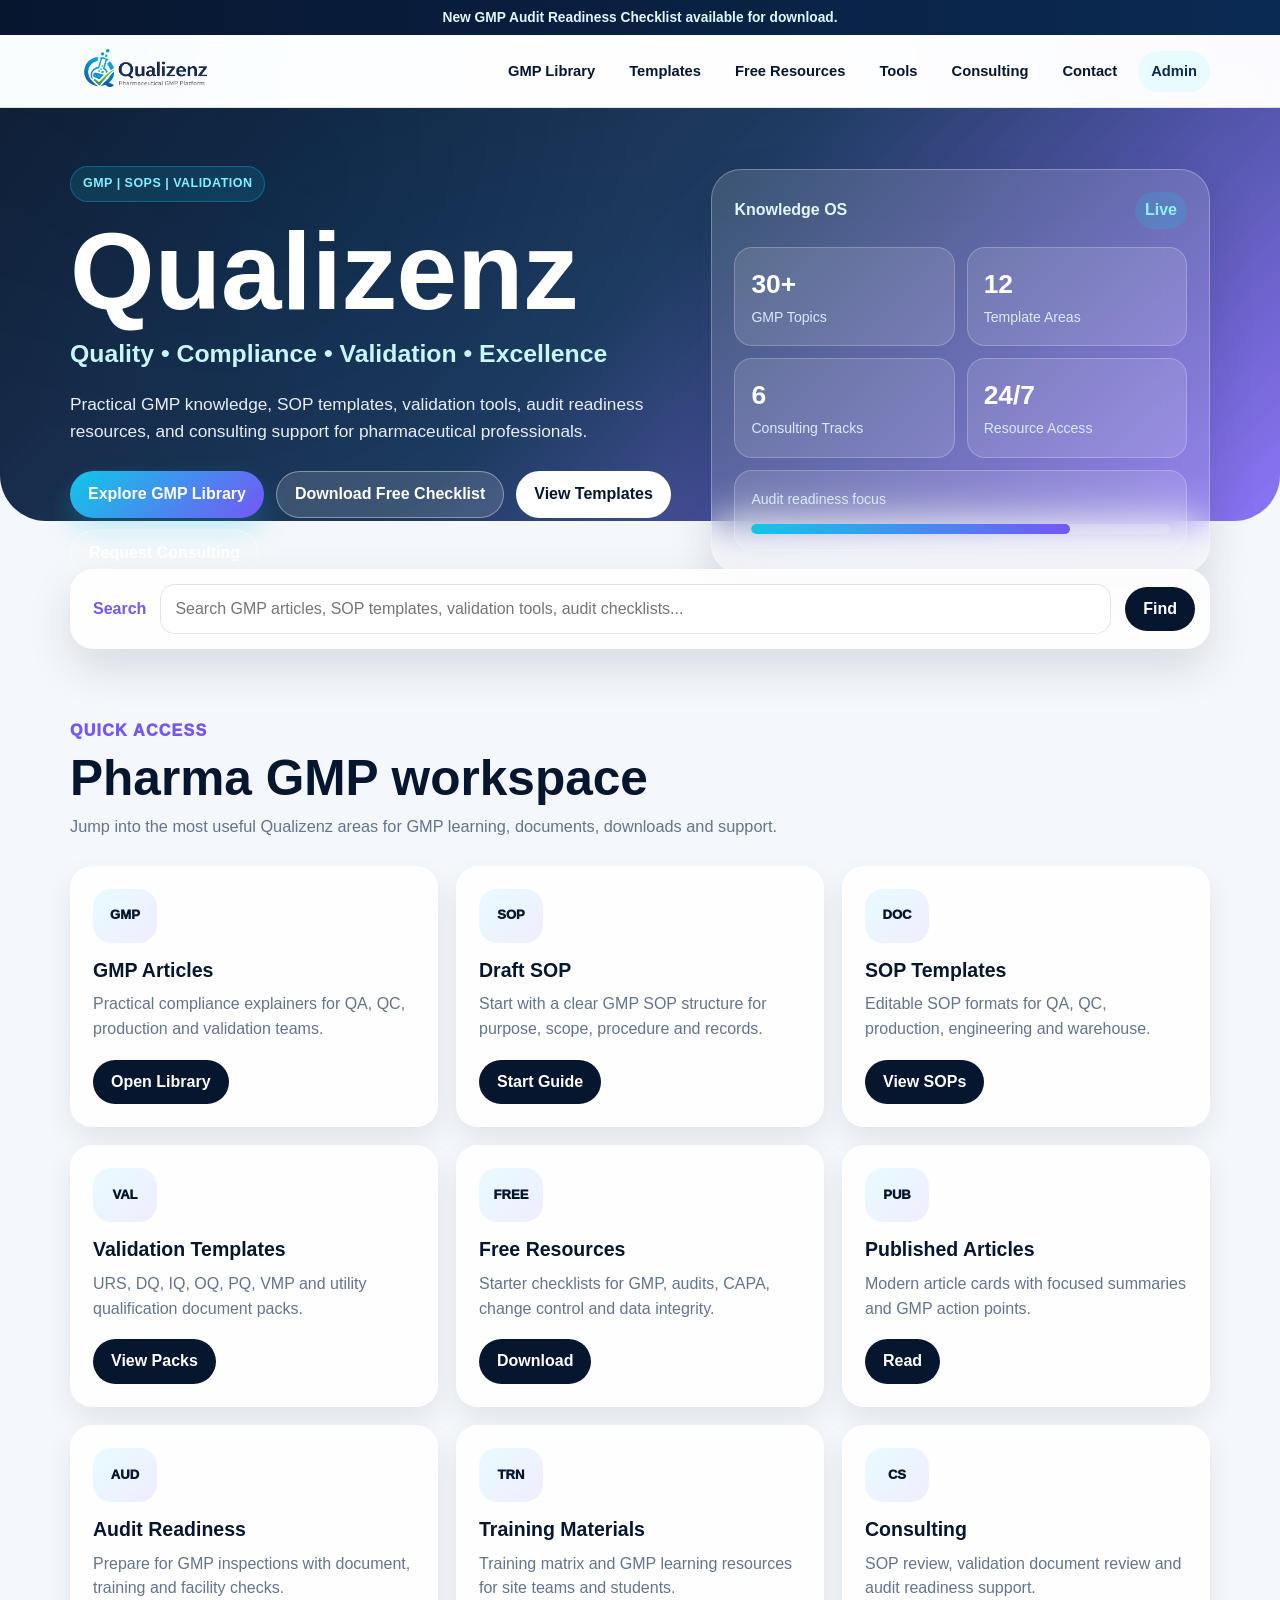
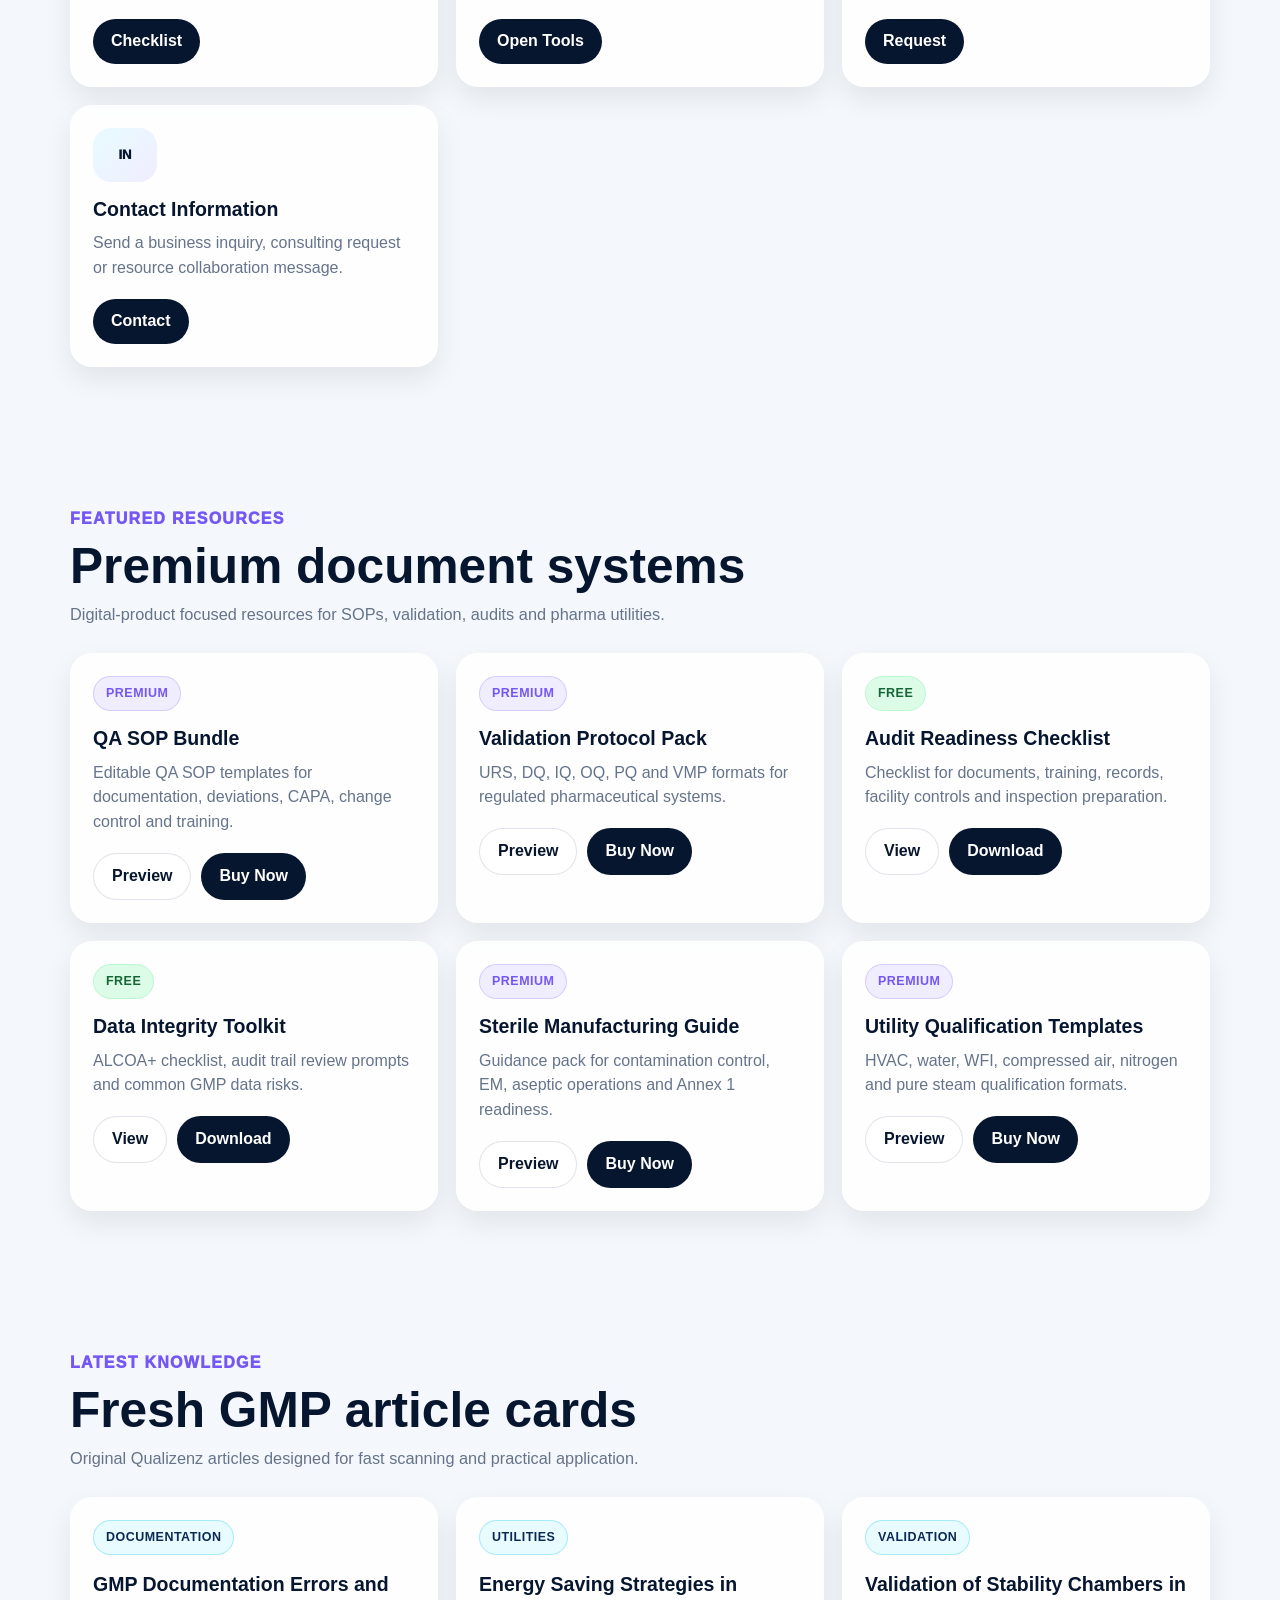
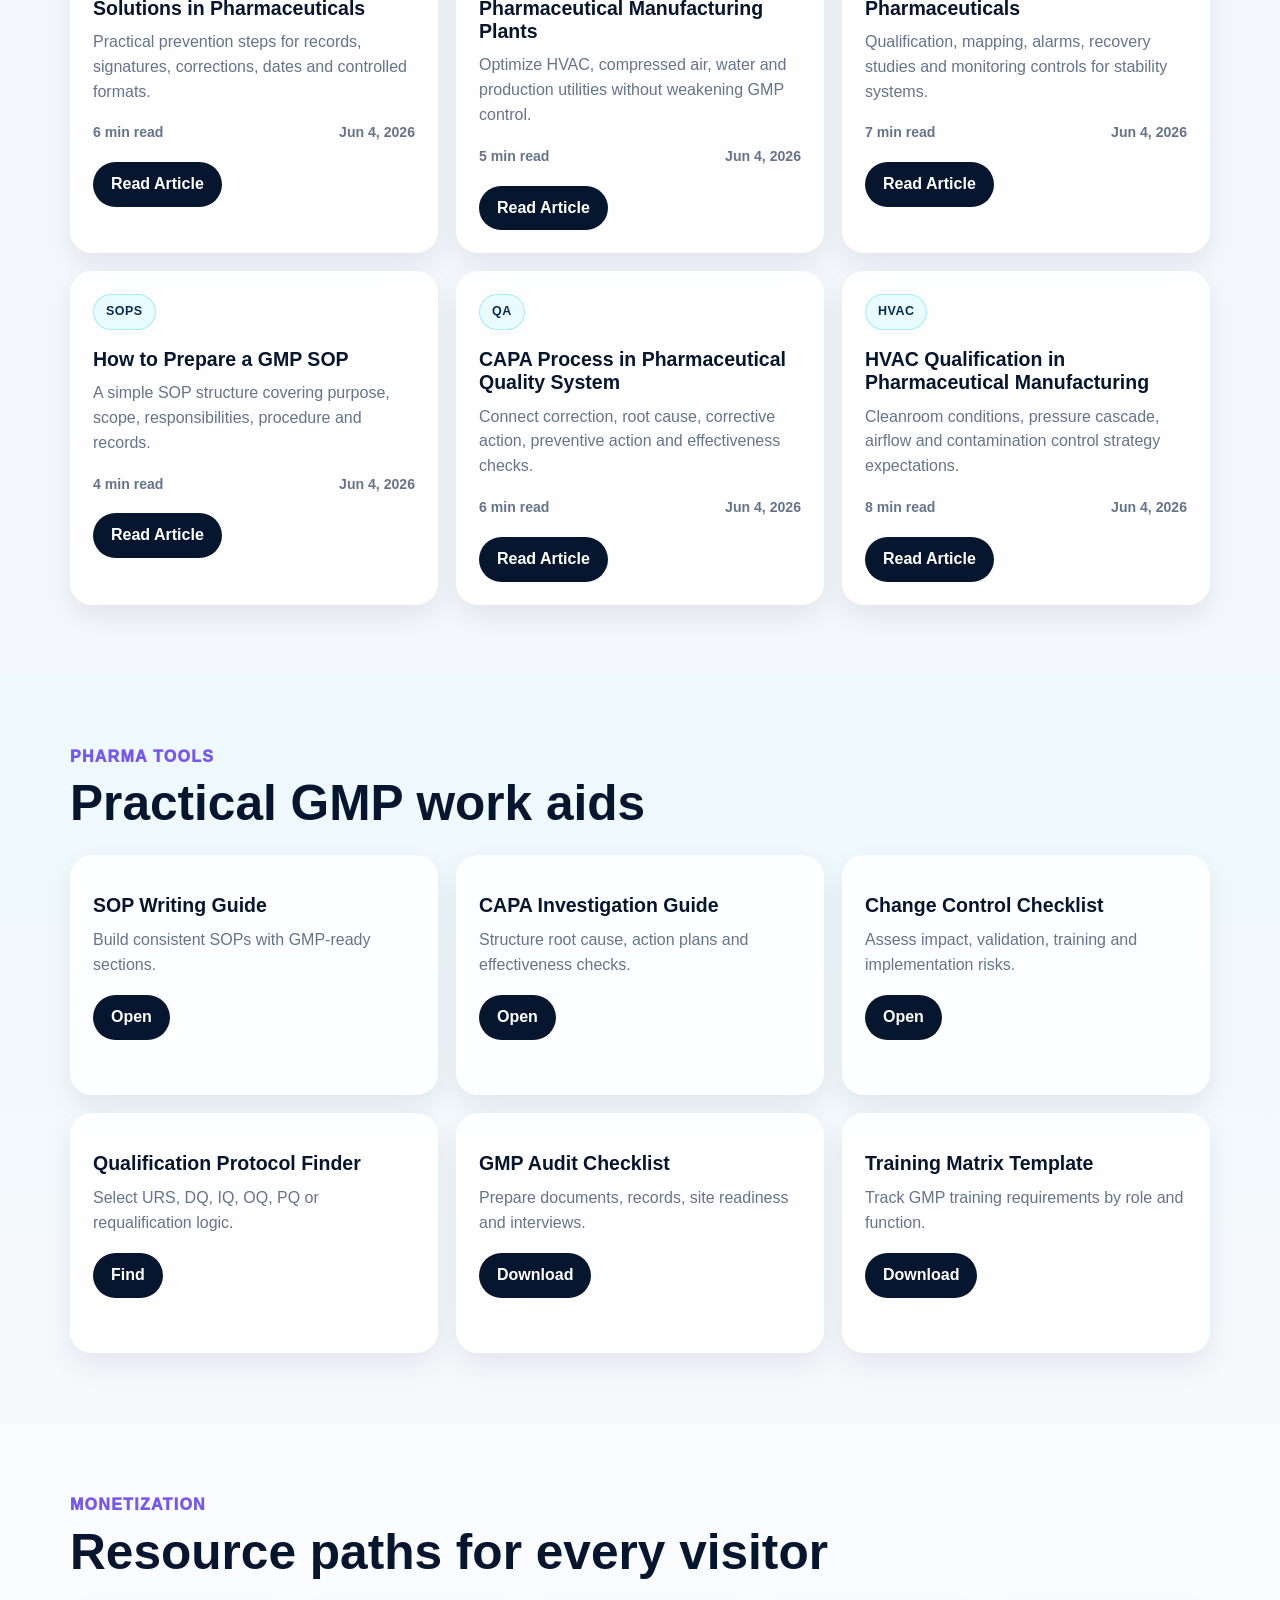
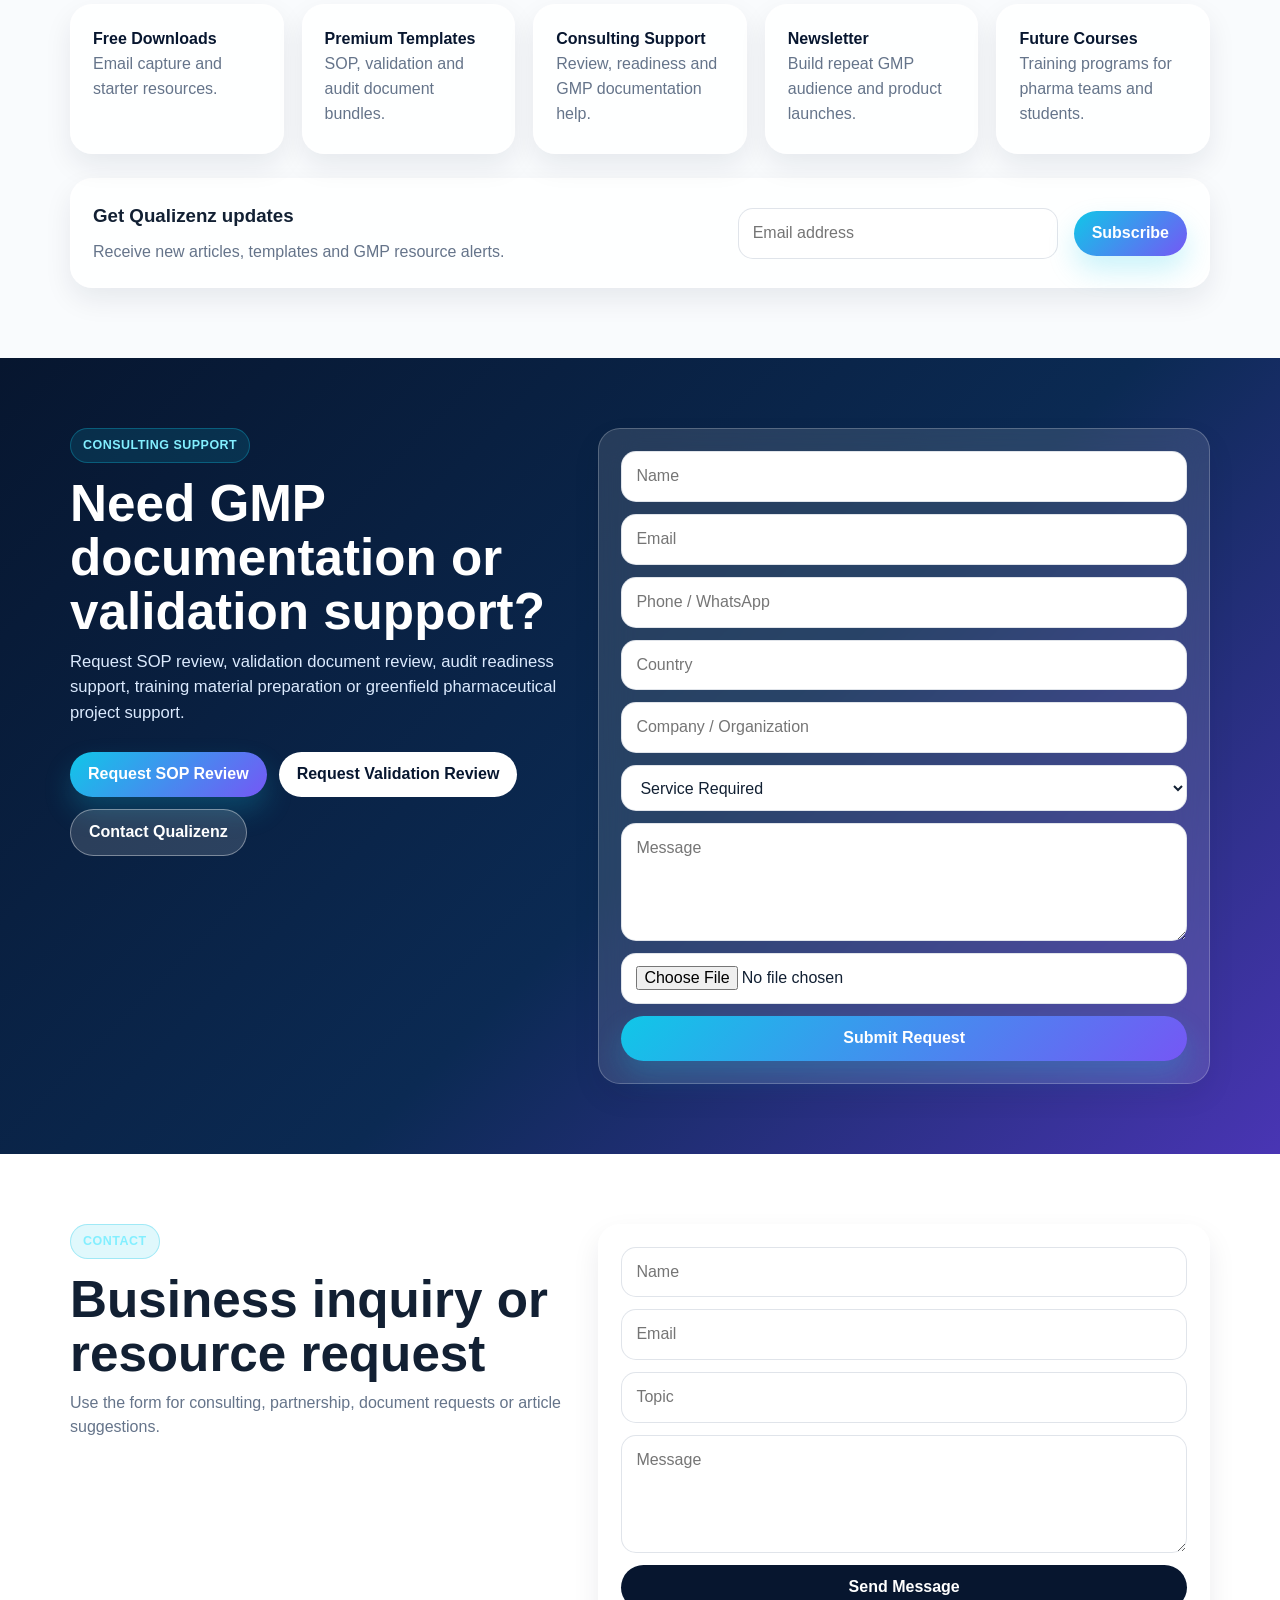
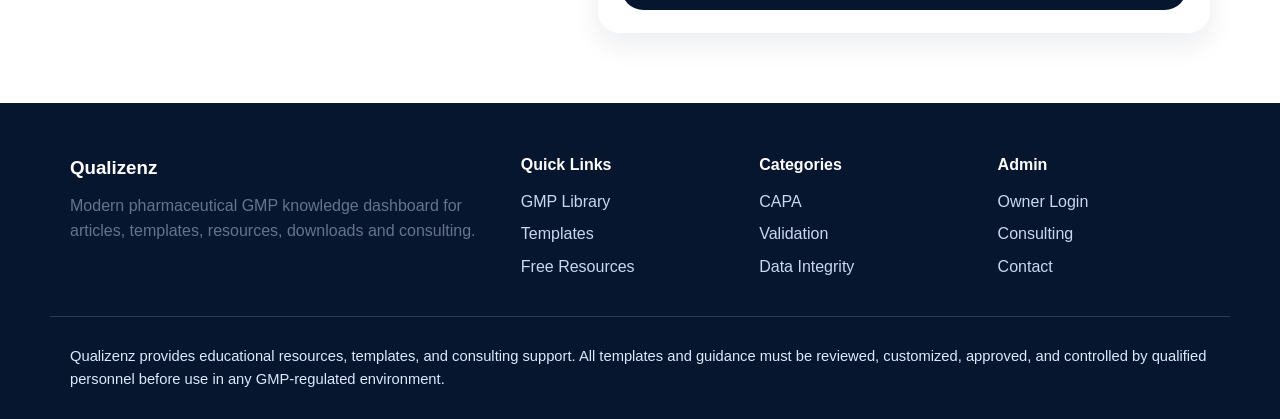
==== commit 77c7f567: "updated design" ====
--- a/index.html
+++ b/index.html
@@ -3,435 +3,384 @@
 <head>
     <meta charset="UTF-8">
     <meta name="viewport" content="width=device-width, initial-scale=1.0">
-    <title>Qualizenz | GMP Articles, SOP Templates, Validation Templates and Pharma Consulting</title>
-    <meta name="description" content="Qualizenz is a pharmaceutical GMP knowledge and resource platform for GMP articles, SOP templates, validation templates, audit readiness checklists, free resources, newsletter updates and consulting support.">
-    <meta name="keywords" content="GMP SOP templates, pharmaceutical validation templates, audit readiness checklist, data integrity in pharma, sterile manufacturing GMP, HVAC qualification pharma, water system qualification, pharmaceutical QA documentation">
+    <title>Qualizenz | Pharmaceutical GMP Knowledge Dashboard</title>
+    <meta name="description" content="Qualizenz is a modern pharmaceutical GMP knowledge dashboard for articles, SOP templates, validation tools, free resources, audit readiness and consulting support.">
+    <meta name="keywords" content="GMP articles, SOP templates, validation templates, pharmaceutical documents, GMP audit checklist, QA SOPs, data integrity GMP, validation protocol, pharma consulting">
     <meta name="author" content="Qualizenz">
-    <meta property="og:title" content="Qualizenz - Quality Compliance Validation Excellence">
-    <meta property="og:description" content="Professional pharmaceutical GMP articles, templates, downloadable resources and consulting support.">
+    <meta property="og:title" content="Qualizenz - GMP Knowledge Operating System">
+    <meta property="og:description" content="Practical GMP knowledge, SOP templates, validation tools, audit readiness resources and consulting support for pharmaceutical professionals.">
     <meta property="og:type" content="website">
     <meta property="og:image" content="https://www.qualizenz.com/qualizenz-logo.png">
     <link rel="canonical" href="https://www.qualizenz.com/">
-    <link rel="icon" href="qualizenz-logo.png">
-    <link rel="stylesheet" href="styles.css">
+    <link rel="icon" href="/qualizenz-logo.png">
+    <link rel="stylesheet" href="/styles.css?v=20260604-dashboard">
 </head>
 <body>
-    <nav class="navbar">
-        <div class="container">
-            <a class="logo" href="#home" aria-label="Qualizenz home">
-                <img class="brand-logo" src="qualizenz-logo.png" alt="Qualizenz Pharmaceutical GMP Platform logo">
-                <span>
-                    <span class="logo-text">Qualizenz</span>
-                    <span class="tagline">Quality • Compliance • Validation • Excellence</span>
-                </span>
+    <header class="app-header">
+        <div class="announcement" id="announcementBar">
+            <span id="announcementText">New GMP Audit Readiness Checklist available for download.</span>
+        </div>
+
+        <nav class="top-nav container" aria-label="Main navigation">
+            <a class="logo-lockup" href="/" aria-label="Qualizenz home">
+                <img src="/qualizenz-logo-header.png" alt="Qualizenz logo">
             </a>
-            <button class="mobile-menu-btn" type="button" onclick="toggleMobileMenu()" aria-label="Toggle navigation">Menu</button>
-            <ul class="nav-links">
-                <li><a href="#home">Home</a></li>
-                <li><a href="#articles">GMP Articles</a></li>
-                <li><a href="#sop-templates">SOP Templates</a></li>
-                <li><a href="#validation-templates">Validation</a></li>
-                <li><a href="#resources">Free Resources</a></li>
-                <li><a href="#consulting">Consulting</a></li>
-                <li><a href="admin_dashboard.html">Admin</a></li>
-            </ul>
+            <button class="menu-toggle" type="button" onclick="toggleMobileMenu()" aria-label="Toggle navigation">Menu</button>
+            <div class="nav-links category-nav">
+                <a href="#library">GMP Library</a>
+                <a href="#templates">Templates</a>
+                <a href="#resources">Free Resources</a>
+                <a href="#tools">Tools</a>
+                <a href="#consulting">Consulting</a>
+                <a href="#contact">Contact</a>
+                <a href="/admin/login" class="admin-link">Admin</a>
+            </div>
+        </nav>
+    </header>
+
+    <main id="home">
+        <section class="hero-dashboard" data-section-key="headline">
+            <div class="container hero-grid">
+                <div class="hero-copy">
+                    <span class="status-pill" id="headerBannerText">GMP | SOPs | Validation</span>
+                    <h1 id="homeHeroTitle">Qualizenz</h1>
+                    <p class="hero-subtitle">Quality • Compliance • Validation • Excellence</p>
+                    <p id="homeHeroIntro">Practical GMP knowledge, SOP templates, validation tools, audit readiness resources, and consulting support for pharmaceutical professionals.</p>
+                    <div class="hero-actions">
+                        <button class="btn btn-primary" onclick="scrollTo('library')">Explore GMP Library</button>
+                        <button class="btn btn-glass" onclick="downloadTemplate('gmp-starter-checklist')">Download Free Checklist</button>
+                        <button class="btn btn-light" onclick="scrollTo('templates')">View Templates</button>
+                        <button class="btn btn-outline" onclick="scrollTo('consulting')">Request Consulting</button>
+                    </div>
+                </div>
+
+                <div class="hero-panel" aria-label="Qualizenz dashboard preview">
+                    <div class="panel-top">
+                        <span>Knowledge OS</span>
+                        <strong>Live</strong>
+                    </div>
+                    <div class="metric-grid">
+                        <div><strong>30+</strong><span>GMP Topics</span></div>
+                        <div><strong>12</strong><span>Template Areas</span></div>
+                        <div><strong>6</strong><span>Consulting Tracks</span></div>
+                        <div><strong>24/7</strong><span>Resource Access</span></div>
+                    </div>
+                    <div class="progress-card">
+                        <span>Audit readiness focus</span>
+                        <div class="progress-bar"><i></i></div>
+                    </div>
+                </div>
+            </div>
+        </section>
+
+        <section class="smart-search-section">
+            <div class="container">
+                <div class="smart-search">
+                    <span>Search</span>
+                    <input id="siteSearch" type="search" placeholder="Search GMP articles, SOP templates, validation tools, audit checklists...">
+                    <button class="btn btn-secondary" onclick="scrollTo('library')">Find</button>
+                </div>
+            </div>
+        </section>
+
+        <section class="dashboard-section" id="dashboard">
+            <div class="container">
+                <div class="section-heading">
+                    <span>Quick Access</span>
+                    <h2>Pharma GMP workspace</h2>
+                    <p>Jump into the most useful Qualizenz areas for GMP learning, documents, downloads and support.</p>
+                </div>
+                <div class="quick-grid searchable-content">
+                    <article class="quick-card searchable-item" data-search="GMP Articles quality compliance">
+                        <span class="card-icon">GMP</span>
+                        <h3>GMP Articles</h3>
+                        <p>Practical compliance explainers for QA, QC, production and validation teams.</p>
+                        <button onclick="scrollTo('library')">Open Library</button>
+                    </article>
+                    <article class="quick-card searchable-item" data-search="Draft SOP write procedure">
+                        <span class="card-icon">SOP</span>
+                        <h3>Draft SOP</h3>
+                        <p>Start with a clear GMP SOP structure for purpose, scope, procedure and records.</p>
+                        <button onclick="scrollTo('tools')">Start Guide</button>
+                    </article>
+                    <article class="quick-card searchable-item" data-search="SOP Templates QA QC production">
+                        <span class="card-icon">DOC</span>
+                        <h3>SOP Templates</h3>
+                        <p>Editable SOP formats for QA, QC, production, engineering and warehouse.</p>
+                        <button onclick="scrollTo('templates')">View SOPs</button>
+                    </article>
+                    <article class="quick-card searchable-item" data-search="Validation Templates IQ OQ PQ protocol">
+                        <span class="card-icon">VAL</span>
+                        <h3>Validation Templates</h3>
+                        <p>URS, DQ, IQ, OQ, PQ, VMP and utility qualification document packs.</p>
+                        <button onclick="scrollTo('templates')">View Packs</button>
+                    </article>
+                    <article class="quick-card searchable-item" data-search="Free Resources checklist guide download">
+                        <span class="card-icon">FREE</span>
+                        <h3>Free Resources</h3>
+                        <p>Starter checklists for GMP, audits, CAPA, change control and data integrity.</p>
+                        <button onclick="scrollTo('resources')">Download</button>
+                    </article>
+                    <article class="quick-card searchable-item" data-search="Published Articles blog knowledge">
+                        <span class="card-icon">PUB</span>
+                        <h3>Published Articles</h3>
+                        <p>Modern article cards with focused summaries and GMP action points.</p>
+                        <button onclick="scrollTo('library')">Read</button>
+                    </article>
+                    <article class="quick-card searchable-item" data-search="Audit Readiness checklist inspection">
+                        <span class="card-icon">AUD</span>
+                        <h3>Audit Readiness</h3>
+                        <p>Prepare for GMP inspections with document, training and facility checks.</p>
+                        <button onclick="downloadTemplate('audit-readiness-checklist')">Checklist</button>
+                    </article>
+                    <article class="quick-card searchable-item" data-search="Training Materials GMP trainers matrix">
+                        <span class="card-icon">TRN</span>
+                        <h3>Training Materials</h3>
+                        <p>Training matrix and GMP learning resources for site teams and students.</p>
+                        <button onclick="scrollTo('tools')">Open Tools</button>
+                    </article>
+                    <article class="quick-card searchable-item" data-search="Consulting SOP review validation audit">
+                        <span class="card-icon">CS</span>
+                        <h3>Consulting</h3>
+                        <p>SOP review, validation document review and audit readiness support.</p>
+                        <button onclick="scrollTo('consulting')">Request</button>
+                    </article>
+                    <article class="quick-card searchable-item" data-search="Contact information email whatsapp">
+                        <span class="card-icon">IN</span>
+                        <h3>Contact Information</h3>
+                        <p>Send a business inquiry, consulting request or resource collaboration message.</p>
+                        <button onclick="scrollTo('contact')">Contact</button>
+                    </article>
+                </div>
+            </div>
+        </section>
+
+        <section class="resource-section" id="templates" data-section-key="store">
+            <div class="container">
+                <div class="section-heading">
+                    <span>Featured Resources</span>
+                    <h2>Premium document systems</h2>
+                    <p>Digital-product focused resources for SOPs, validation, audits and pharma utilities.</p>
+                </div>
+                <div class="resource-grid searchable-content" id="store">
+                    <article class="resource-card searchable-item" data-group="sop" data-type="paid" data-search="QA SOP Bundle">
+                        <span class="badge premium">Premium</span>
+                        <h3>QA SOP Bundle</h3>
+                        <p>Editable QA SOP templates for documentation, deviations, CAPA, change control and training.</p>
+                        <div class="card-actions"><button onclick="previewResource('QA SOP Bundle')">Preview</button><button onclick="downloadTemplate('qa-sop-bundle')">Buy Now</button></div>
+                    </article>
+                    <article class="resource-card searchable-item" data-group="validation" data-type="paid" data-search="Validation Protocol Pack IQ OQ PQ">
+                        <span class="badge premium">Premium</span>
+                        <h3>Validation Protocol Pack</h3>
+                        <p>URS, DQ, IQ, OQ, PQ and VMP formats for regulated pharmaceutical systems.</p>
+                        <div class="card-actions"><button onclick="previewResource('Validation Protocol Pack')">Preview</button><button onclick="downloadTemplate('validation-protocol-pack')">Buy Now</button></div>
+                    </article>
+                    <article class="resource-card searchable-item" data-group="free" data-type="free" data-search="Audit Readiness Checklist">
+                        <span class="badge free">Free</span>
+                        <h3>Audit Readiness Checklist</h3>
+                        <p>Checklist for documents, training, records, facility controls and inspection preparation.</p>
+                        <div class="card-actions"><button onclick="previewResource('Audit Readiness Checklist')">View</button><button onclick="downloadTemplate('audit-readiness-checklist')">Download</button></div>
+                    </article>
+                    <article class="resource-card searchable-item" data-group="free" data-type="free" data-search="Data Integrity Toolkit ALCOA">
+                        <span class="badge free">Free</span>
+                        <h3>Data Integrity Toolkit</h3>
+                        <p>ALCOA+ checklist, audit trail review prompts and common GMP data risks.</p>
+                        <div class="card-actions"><button onclick="previewResource('Data Integrity Toolkit')">View</button><button onclick="downloadTemplate('data-integrity-toolkit')">Download</button></div>
+                    </article>
+                    <article class="resource-card searchable-item" data-group="sop" data-type="paid" data-search="Sterile Manufacturing Guide">
+                        <span class="badge premium">Premium</span>
+                        <h3>Sterile Manufacturing Guide</h3>
+                        <p>Guidance pack for contamination control, EM, aseptic operations and Annex 1 readiness.</p>
+                        <div class="card-actions"><button onclick="previewResource('Sterile Manufacturing Guide')">Preview</button><button onclick="downloadTemplate('sterile-manufacturing-guide')">Buy Now</button></div>
+                    </article>
+                    <article class="resource-card searchable-item" data-group="validation" data-type="paid" data-search="Utility Qualification Templates HVAC Water WFI compressed air nitrogen">
+                        <span class="badge premium">Premium</span>
+                        <h3>Utility Qualification Templates</h3>
+                        <p>HVAC, water, WFI, compressed air, nitrogen and pure steam qualification formats.</p>
+                        <div class="card-actions"><button onclick="previewResource('Utility Qualification Templates')">Preview</button><button onclick="downloadTemplate('utility-qualification-templates')">Buy Now</button></div>
+                    </article>
+                </div>
+            </div>
+        </section>
+
+        <section class="knowledge-section" id="library" data-section-key="latestArticles">
+            <div class="container">
+                <div class="section-heading">
+                    <span>Latest Knowledge</span>
+                    <h2>Fresh GMP article cards</h2>
+                    <p>Original Qualizenz articles designed for fast scanning and practical application.</p>
+                </div>
+                <div class="article-grid searchable-content">
+                    <article class="knowledge-card searchable-item" data-search="GMP Documentation Errors Solutions Pharmaceuticals GDP QA">
+                        <span class="badge">Documentation</span>
+                        <h3>GMP Documentation Errors and Solutions in Pharmaceuticals</h3>
+                        <p>Practical prevention steps for records, signatures, corrections, dates and controlled formats.</p>
+                        <div class="card-meta"><span>6 min read</span><span>Jun 4, 2026</span></div>
+                        <button onclick="scrollTo('templates')">Read Article</button>
+                    </article>
+                    <article class="knowledge-card searchable-item" data-search="Energy Saving Pharmaceutical Manufacturing Plants Utilities Engineering HVAC">
+                        <span class="badge">Utilities</span>
+                        <h3>Energy Saving Strategies in Pharmaceutical Manufacturing Plants</h3>
+                        <p>Optimize HVAC, compressed air, water and production utilities without weakening GMP control.</p>
+                        <div class="card-meta"><span>5 min read</span><span>Jun 4, 2026</span></div>
+                        <button onclick="scrollTo('consulting')">Read Article</button>
+                    </article>
+                    <article class="knowledge-card searchable-item" data-search="Validation Stability Chambers Pharmaceuticals Qualification IQ OQ PQ">
+                        <span class="badge">Validation</span>
+                        <h3>Validation of Stability Chambers in Pharmaceuticals</h3>
+                        <p>Qualification, mapping, alarms, recovery studies and monitoring controls for stability systems.</p>
+                        <div class="card-meta"><span>7 min read</span><span>Jun 4, 2026</span></div>
+                        <button onclick="scrollTo('templates')">Read Article</button>
+                    </article>
+                    <article class="knowledge-card searchable-item" data-search="How to Prepare GMP SOP SOPs pharmaceutical quality system">
+                        <span class="badge">SOPs</span>
+                        <h3>How to Prepare a GMP SOP</h3>
+                        <p>A simple SOP structure covering purpose, scope, responsibilities, procedure and records.</p>
+                        <div class="card-meta"><span>4 min read</span><span>Jun 4, 2026</span></div>
+                        <button onclick="scrollTo('tools')">Read Article</button>
+                    </article>
+                    <article class="knowledge-card searchable-item" data-search="CAPA Process Pharmaceutical Quality System QA Root Cause">
+                        <span class="badge">QA</span>
+                        <h3>CAPA Process in Pharmaceutical Quality System</h3>
+                        <p>Connect correction, root cause, corrective action, preventive action and effectiveness checks.</p>
+                        <div class="card-meta"><span>6 min read</span><span>Jun 4, 2026</span></div>
+                        <button onclick="scrollTo('tools')">Read Article</button>
+                    </article>
+                    <article class="knowledge-card searchable-item" data-search="HVAC Qualification Pharmaceutical Manufacturing cleanroom pressure cascade">
+                        <span class="badge">HVAC</span>
+                        <h3>HVAC Qualification in Pharmaceutical Manufacturing</h3>
+                        <p>Cleanroom conditions, pressure cascade, airflow and contamination control strategy expectations.</p>
+                        <div class="card-meta"><span>8 min read</span><span>Jun 4, 2026</span></div>
+                        <button onclick="scrollTo('templates')">Read Article</button>
+                    </article>
+                </div>
+            </div>
+        </section>
+
+        <section class="tools-section" id="tools">
+            <div class="container">
+                <div class="section-heading">
+                    <span>Pharma Tools</span>
+                    <h2>Practical GMP work aids</h2>
+                </div>
+                <div class="tool-grid">
+                    <article><h3>SOP Writing Guide</h3><p>Build consistent SOPs with GMP-ready sections.</p><button onclick="downloadTemplate('sop-writing-guide')">Open</button></article>
+                    <article><h3>CAPA Investigation Guide</h3><p>Structure root cause, action plans and effectiveness checks.</p><button onclick="downloadTemplate('capa-investigation-guide')">Open</button></article>
+                    <article><h3>Change Control Checklist</h3><p>Assess impact, validation, training and implementation risks.</p><button onclick="downloadTemplate('change-control-checklist')">Open</button></article>
+                    <article><h3>Qualification Protocol Finder</h3><p>Select URS, DQ, IQ, OQ, PQ or requalification logic.</p><button onclick="scrollTo('templates')">Find</button></article>
+                    <article><h3>GMP Audit Checklist</h3><p>Prepare documents, records, site readiness and interviews.</p><button onclick="downloadTemplate('gmp-audit-checklist')">Download</button></article>
+                    <article><h3>Training Matrix Template</h3><p>Track GMP training requirements by role and function.</p><button onclick="downloadTemplate('training-matrix-template')">Download</button></article>
+                </div>
+            </div>
+        </section>
+
+        <section class="resource-section alt" id="resources">
+            <div class="container">
+                <div class="section-heading">
+                    <span>Monetization</span>
+                    <h2>Resource paths for every visitor</h2>
+                </div>
+                <div class="monetization-grid">
+                    <div><strong>Free Downloads</strong><span>Email capture and starter resources.</span></div>
+                    <div><strong>Premium Templates</strong><span>SOP, validation and audit document bundles.</span></div>
+                    <div><strong>Consulting Support</strong><span>Review, readiness and GMP documentation help.</span></div>
+                    <div><strong>Newsletter</strong><span>Build repeat GMP audience and product launches.</span></div>
+                    <div><strong>Future Courses</strong><span>Training programs for pharma teams and students.</span></div>
+                </div>
+                <form id="newsletterForm" class="newsletter-card">
+                    <div>
+                        <h3>Get Qualizenz updates</h3>
+                        <p>Receive new articles, templates and GMP resource alerts.</p>
+                    </div>
+                    <input id="newsletterEmail" type="email" placeholder="Email address" required>
+                    <button class="btn btn-primary" type="submit">Subscribe</button>
+                </form>
+                <div id="newsletterMessage"></div>
+            </div>
+        </section>
+
+        <section class="consulting-cta" id="consulting" data-section-key="consulting">
+            <div class="container consulting-grid">
+                <div>
+                    <span class="status-pill">Consulting Support</span>
+                    <h2>Need GMP documentation or validation support?</h2>
+                    <p>Request SOP review, validation document review, audit readiness support, training material preparation or greenfield pharmaceutical project support.</p>
+                    <div class="hero-actions">
+                        <button class="btn btn-primary" onclick="scrollTo('consulting-form')">Request SOP Review</button>
+                        <button class="btn btn-light" onclick="scrollTo('consulting-form')">Request Validation Review</button>
+                        <button class="btn btn-outline" onclick="scrollTo('contact')">Contact Qualizenz</button>
+                    </div>
+                </div>
+                <form id="consultingForm" class="consulting-form" enctype="multipart/form-data">
+                    <input name="name" placeholder="Name" required>
+                    <input name="email" type="email" placeholder="Email" required>
+                    <input name="phone" placeholder="Phone / WhatsApp">
+                    <input name="country" placeholder="Country">
+                    <input name="company" placeholder="Company / Organization">
+                    <select name="service" required>
+                        <option value="">Service Required</option>
+                        <option>SOP Review</option>
+                        <option>Validation Document Review</option>
+                        <option>Audit Readiness Support</option>
+                        <option>GMP Documentation Support</option>
+                        <option>Training Material Preparation</option>
+                        <option>Greenfield Project Support</option>
+                    </select>
+                    <textarea name="message" placeholder="Message"></textarea>
+                    <input type="file" name="document" accept=".pdf,.docx,.xlsx,.png,.jpg,.jpeg">
+                    <button class="btn btn-primary" type="submit">Submit Request</button>
+                </form>
+            </div>
+        </section>
+
+        <section class="contact-section" id="contact">
+            <div class="container contact-grid">
+                <div>
+                    <span class="status-pill">Contact</span>
+                    <h2>Business inquiry or resource request</h2>
+                    <p>Use the form for consulting, partnership, document requests or article suggestions.</p>
+                </div>
+                <form id="contactForm" class="contact-form">
+                    <input name="name" placeholder="Name" required>
+                    <input name="email" type="email" placeholder="Email" required>
+                    <input name="topic" placeholder="Topic">
+                    <textarea name="message" placeholder="Message" required></textarea>
+                    <button class="btn btn-secondary" type="submit">Send Message</button>
+                </form>
+            </div>
+        </section>
+    </main>
+
+    <footer class="footer" id="disclaimer">
+        <div class="container footer-grid">
+            <div>
+                <h3>Qualizenz</h3>
+                <p>Modern pharmaceutical GMP knowledge dashboard for articles, templates, resources, downloads and consulting.</p>
+            </div>
+            <div>
+                <h4>Quick Links</h4>
+                <a href="#library">GMP Library</a>
+                <a href="#templates">Templates</a>
+                <a href="#resources">Free Resources</a>
+            </div>
+            <div>
+                <h4>Categories</h4>
+                <a href="#tools">CAPA</a>
+                <a href="#templates">Validation</a>
+                <a href="#library">Data Integrity</a>
+            </div>
+            <div>
+                <h4>Admin</h4>
+                <a href="/admin/login">Owner Login</a>
+                <a href="#consulting">Consulting</a>
+                <a href="#contact">Contact</a>
+            </div>
         </div>
-    </nav>
-
-    <main>
-        <section id="home" class="hero platform-hero">
-            <div class="container">
-                <div class="hero-content">
-                    <p class="eyebrow">Pharmaceutical GMP knowledge platform</p>
-                    <h1>GMP articles, templates, validation tools and consulting support for pharma professionals.</h1>
-                    <p>Qualizenz helps QA, QC, production, engineering, validation, audit, training and startup teams learn faster, prepare better documents and find practical GMP resources in one clean platform.</p>
-                    <div class="hero-buttons">
-                        <button class="btn btn-primary" onclick="scrollTo('resources')">Download Free Checklist</button>
-                        <button class="btn btn-secondary" onclick="scrollTo('sop-templates')">View SOP Templates</button>
-                        <button class="btn btn-secondary" onclick="scrollTo('consulting')">Request Consulting Support</button>
-                    </div>
-                </div>
-                <aside class="hero-card quick-search-card" aria-label="Search Qualizenz resources">
-                    <img class="hero-logo" src="qualizenz-logo.png" alt="Qualizenz logo">
-                    <h3>Find GMP Resources</h3>
-                    <p>Search articles, SOP templates, validation templates and free downloads.</p>
-                    <input id="siteSearch" class="site-search" type="search" placeholder="Search GMP, CAPA, HVAC, WFI...">
-                    <div class="hero-number">30+ Topics</div>
-                    <ul>
-                        <li>QA, QC and GMP documentation</li>
-                        <li>Validation and qualification protocols</li>
-                        <li>Sterile manufacturing and utilities</li>
-                        <li>Greenfield project startup support</li>
-                    </ul>
-                </aside>
-            </div>
-        </section>
-
-        <section class="dashboard-section">
-            <div class="container">
-                <div class="section-heading">
-                    <p class="eyebrow">Quick access</p>
-                    <h2>Qualizenz Resource Dashboard</h2>
-                    <p class="section-subtitle">Use these cards to move quickly into articles, templates, downloads, consulting and newsletter signup.</p>
-                </div>
-                <div class="dashboard-grid">
-                    <a class="dashboard-card" href="#draft-sop"><span>01</span><h3>Draft SOP</h3><p>Use SOP writing guidance and downloadable structure notes.</p></a>
-                    <a class="dashboard-card" href="#sop-templates"><span>02</span><h3>SOP Templates</h3><p>QA, QC, production, warehouse and training SOP resources.</p></a>
-                    <a class="dashboard-card" href="#validation-templates"><span>03</span><h3>Validation Templates</h3><p>URS, DQ, IQ, OQ, PQ, VMP and utility protocols.</p></a>
-                    <a class="dashboard-card" href="#articles"><span>04</span><h3>GMP Articles</h3><p>Readable guidance on core GMP and compliance topics.</p></a>
-                    <a class="dashboard-card" href="#published-articles"><span>05</span><h3>Published Articles</h3><p>Browse featured and most viewed article summaries.</p></a>
-                    <a class="dashboard-card" href="#blog"><span>06</span><h3>Blog</h3><p>Updates, explainers and practical pharma quality notes.</p></a>
-                    <a class="dashboard-card" href="#resources"><span>07</span><h3>Free Resources</h3><p>Checklists, guides and free downloadable tools.</p></a>
-                    <a class="dashboard-card" href="#audit-readiness"><span>08</span><h3>Audit Readiness</h3><p>Prepare documents, evidence and teams for inspection.</p></a>
-                    <a class="dashboard-card" href="#training"><span>09</span><h3>Training Materials</h3><p>Learning notes and training matrix resources.</p></a>
-                    <a class="dashboard-card" href="#consulting"><span>10</span><h3>Consulting Services</h3><p>SOP review, validation review and QMS support.</p></a>
-                    <a class="dashboard-card" href="#contact"><span>11</span><h3>Contact Information</h3><p>Email, WhatsApp, social links and business inquiry form.</p></a>
-                    <a class="dashboard-card" href="#newsletter"><span>12</span><h3>Newsletter Signup</h3><p>Get new articles, free resources and premium releases.</p></a>
-                </div>
-            </div>
-        </section>
-
-        <section id="categories" class="knowledge-hub">
-            <div class="container">
-                <h2>Pharmaceutical Content Categories</h2>
-                <p class="section-subtitle">Coverage for daily GMP work, documentation, validation, utilities and pharma project teams.</p>
-                <div class="category-cloud">
-                    <button data-filter="GMP">GMP</button>
-                    <button data-filter="Quality Assurance">Quality Assurance</button>
-                    <button data-filter="Quality Control">Quality Control</button>
-                    <button data-filter="Data Integrity">Data Integrity</button>
-                    <button data-filter="Documentation">Documentation and GDP</button>
-                    <button data-filter="SOP">SOP Management</button>
-                    <button data-filter="CAPA">CAPA</button>
-                    <button data-filter="Deviation">Deviation</button>
-                    <button data-filter="Change Control">Change Control</button>
-                    <button data-filter="Risk">Risk Management</button>
-                    <button data-filter="Validation">Validation</button>
-                    <button data-filter="Qualification">Qualification</button>
-                    <button data-filter="Cleaning Validation">Cleaning Validation</button>
-                    <button data-filter="Process Validation">Process Validation</button>
-                    <button data-filter="CSV">Computer System Validation</button>
-                    <button data-filter="Sterile">Sterile Manufacturing</button>
-                    <button data-filter="BFS">BFS Technology</button>
-                    <button data-filter="Terminal Sterilization">Terminal Sterilization</button>
-                    <button data-filter="Environmental Monitoring">Environmental Monitoring</button>
-                    <button data-filter="HVAC">HVAC</button>
-                    <button data-filter="Purified Water">Purified Water</button>
-                    <button data-filter="WFI">WFI</button>
-                    <button data-filter="Pure Steam">Pure Steam</button>
-                    <button data-filter="Compressed Air">Compressed Air</button>
-                    <button data-filter="Nitrogen">Nitrogen System</button>
-                    <button data-filter="Warehouse">Warehouse</button>
-                    <button data-filter="Vendor">Vendor Qualification</button>
-                    <button data-filter="Audit">Audit Readiness</button>
-                    <button data-filter="Regulatory">Regulatory Guidance</button>
-                    <button data-filter="Greenfield">Pharmaceutical Greenfield Projects</button>
-                </div>
-            </div>
-        </section>
-
-        <section id="articles" class="blog-preview">
-            <div class="container">
-                <h2>GMP Articles</h2>
-                <p class="section-subtitle">SEO-focused articles built for pharmaceutical professionals, students, auditors and consultants.</p>
-                <div class="blog-grid searchable-content">
-                    <article class="blog-card" data-search="GMP SOP templates pharmaceutical QA documentation SOP management">
-                        <div class="article-image image-blue">GMP</div>
-                        <div class="blog-category">Documentation and GDP</div>
-                        <h3>How to Write a GMP SOP</h3>
-                        <p>A practical guide to SOP structure, responsibilities, approval, training, version control and document lifecycle expectations.</p>
-                        <div class="blog-meta"><span>Qualizenz Team • 2026</span><a href="#sop-templates" class="read-article">View SOP Templates -></a></div>
-                    </article>
-                    <article class="blog-card" data-search="data integrity in pharma ALCOA+ records audit trail">
-                        <div class="article-image image-silver">DI</div>
-                        <div class="blog-category">Data Integrity</div>
-                        <h3>Data Integrity in Pharma: ALCOA+ Basics</h3>
-                        <p>Understand attributable, legible, contemporaneous, original, accurate and complete record expectations in GMP environments.</p>
-                        <div class="blog-meta"><span>Most viewed</span><a href="#resources" class="read-article">Download Checklist -></a></div>
-                    </article>
-                    <article class="blog-card" data-search="pharmaceutical validation templates IQ OQ PQ qualification validation">
-                        <div class="article-image image-blue">VAL</div>
-                        <div class="blog-category">Validation</div>
-                        <h3>IQ, OQ and PQ Explained</h3>
-                        <p>Simple explanation of qualification stages, acceptance criteria, test execution, deviations and final report expectations.</p>
-                        <div class="blog-meta"><span>Popular</span><a href="#validation-templates" class="read-article">View Validation Templates -></a></div>
-                    </article>
-                    <article class="blog-card" data-search="audit readiness checklist GMP inspection FDA WHO EU">
-                        <div class="article-image image-grey">AUD</div>
-                        <div class="blog-category">Audit Readiness</div>
-                        <h3>GMP Audit Readiness Checklist</h3>
-                        <p>Prepare document lists, training records, validation evidence, CAPA history and facility walkthrough readiness.</p>
-                        <div class="blog-meta"><span>Free resource</span><a href="#audit-readiness" class="read-article">Open Audit Section -></a></div>
-                    </article>
-                    <article class="blog-card" data-search="sterile manufacturing GMP Annex 1 environmental monitoring terminal sterilization BFS">
-                        <div class="article-image image-silver">STM</div>
-                        <div class="blog-category">Sterile Manufacturing</div>
-                        <h3>Sterile Manufacturing GMP: Core Controls</h3>
-                        <p>Overview of cleanroom behavior, contamination control strategy, environmental monitoring and sterile process documentation.</p>
-                        <div class="blog-meta"><span>Featured</span><a href="#newsletter" class="read-article">Subscribe for Updates -></a></div>
-                    </article>
-                    <article class="blog-card" data-search="HVAC qualification pharma water system qualification WFI pure steam compressed air nitrogen">
-                        <div class="article-image image-blue">UTL</div>
-                        <div class="blog-category">Utilities</div>
-                        <h3>Utility Qualification in Pharma</h3>
-                        <p>Key considerations for HVAC, purified water, WFI, pure steam, compressed air and nitrogen qualification packages.</p>
-                        <div class="blog-meta"><span>Engineering</span><a href="#validation-templates" class="read-article">View Utility Protocols -></a></div>
-                    </article>
-                </div>
-            </div>
-        </section>
-
-        <section id="sop-templates" class="templates product-section">
-            <div class="container">
-                <h2>SOP Templates Marketplace</h2>
-                <p class="section-subtitle">Editable SOP resources for QA, QC, production, engineering, warehouse, microbiology, EHS and HR/training teams.</p>
-                <div class="template-filters">
-                    <button class="filter-btn active" onclick="filterResources('sop', 'all', event)">All</button>
-                    <button class="filter-btn" onclick="filterResources('sop', 'qa', event)">QA</button>
-                    <button class="filter-btn" onclick="filterResources('sop', 'qc', event)">QC</button>
-                    <button class="filter-btn" onclick="filterResources('sop', 'production', event)">Production</button>
-                    <button class="filter-btn" onclick="filterResources('sop', 'engineering', event)">Engineering</button>
-                    <button class="filter-btn" onclick="filterResources('sop', 'warehouse', event)">Warehouse</button>
-                </div>
-                <div class="templates-grid searchable-content">
-                    <div class="template-card resource-card" data-group="sop" data-type="qa" data-search="QA SOP Templates deviation CAPA change control paid docx">
-                        <div class="template-badge premium">Paid</div>
-                        <h4>QA SOP Bundle</h4>
-                        <p>Deviation, CAPA, change control, document control and risk management SOP templates.</p>
-                        <div class="product-meta"><span>Category: QA SOP Templates</span><span>DOCX/PDF</span><strong>$49</strong></div>
-                        <div class="card-actions"><button class="btn btn-secondary btn-small" onclick="previewResource('QA SOP Bundle')">Preview</button><button class="btn btn-primary btn-small" onclick="downloadTemplate('qa-sop-bundle')">Buy / Download</button></div>
-                    </div>
-                    <div class="template-card resource-card" data-group="sop" data-type="qc" data-search="QC SOP Templates OOS OOT laboratory paid docx">
-                        <div class="template-badge premium">Paid</div>
-                        <h4>QC Laboratory SOP Pack</h4>
-                        <p>OOS, OOT, reagent management, sample handling and laboratory record review SOPs.</p>
-                        <div class="product-meta"><span>Category: QC SOP Templates</span><span>DOCX</span><strong>$39</strong></div>
-                        <div class="card-actions"><button class="btn btn-secondary btn-small" onclick="previewResource('QC Laboratory SOP Pack')">Preview</button><button class="btn btn-primary btn-small" onclick="downloadTemplate('qc-lab-sop-pack')">Buy / Download</button></div>
-                    </div>
-                    <div class="template-card resource-card" data-group="sop" data-type="production" data-search="Production SOP Templates batch manufacturing cleaning line clearance">
-                        <div class="template-badge premium">Paid</div>
-                        <h4>Production SOP Pack</h4>
-                        <p>Batch manufacturing, line clearance, area cleaning, equipment use and in-process control SOPs.</p>
-                        <div class="product-meta"><span>Category: Production SOP Templates</span><span>DOCX</span><strong>$39</strong></div>
-                        <div class="card-actions"><button class="btn btn-secondary btn-small" onclick="previewResource('Production SOP Pack')">Preview</button><button class="btn btn-primary btn-small" onclick="downloadTemplate('production-sop-pack')">Buy / Download</button></div>
-                    </div>
-                    <div class="template-card resource-card" data-group="sop" data-type="engineering" data-search="Engineering SOP Templates maintenance calibration utilities HVAC">
-                        <div class="template-badge premium">Paid</div>
-                        <h4>Engineering SOP Pack</h4>
-                        <p>Preventive maintenance, calibration, utility monitoring and equipment breakdown response SOPs.</p>
-                        <div class="product-meta"><span>Category: Engineering SOP Templates</span><span>DOCX</span><strong>$39</strong></div>
-                        <div class="card-actions"><button class="btn btn-secondary btn-small" onclick="previewResource('Engineering SOP Pack')">Preview</button><button class="btn btn-primary btn-small" onclick="downloadTemplate('engineering-sop-pack')">Buy / Download</button></div>
-                    </div>
-                    <div class="template-card resource-card" data-group="sop" data-type="warehouse" data-search="Warehouse SOP Templates receipt storage dispatch FEFO vendor">
-                        <div class="template-badge free">Free</div>
-                        <h4>Warehouse Receipt SOP</h4>
-                        <p>Starter SOP for material receipt, quarantine, status labeling and storage checks.</p>
-                        <div class="product-meta"><span>Category: Warehouse SOP Templates</span><span>DOCX</span><strong>Free</strong></div>
-                        <div class="card-actions"><button class="btn btn-secondary btn-small" onclick="previewResource('Warehouse Receipt SOP')">Preview</button><button class="btn btn-primary btn-small" onclick="downloadTemplate('warehouse-receipt-sop')">Download</button></div>
-                    </div>
-                    <div class="template-card resource-card" data-group="sop" data-type="training" data-search="Microbiology EHS HR Training SOP Templates training matrix">
-                        <div class="template-badge premium">Paid</div>
-                        <h4>Training and EHS SOP Set</h4>
-                        <p>Training matrix, GMP induction, EHS awareness and microbiology gowning support SOPs.</p>
-                        <div class="product-meta"><span>Category: HR/Training SOP Templates</span><span>XLSX/DOCX</span><strong>$29</strong></div>
-                        <div class="card-actions"><button class="btn btn-secondary btn-small" onclick="previewResource('Training and EHS SOP Set')">Preview</button><button class="btn btn-primary btn-small" onclick="downloadTemplate('training-ehs-sop-set')">Buy / Download</button></div>
-                    </div>
-                </div>
-                <p class="product-disclaimer">Qualizenz provides educational resources, templates, and consulting support. All templates and guidance must be reviewed, customized, approved, and controlled by qualified personnel before use in any GMP-regulated environment.</p>
-            </div>
-        </section>
-
-        <section id="validation-templates" class="templates validation-band">
-            <div class="container">
-                <h2>Validation Templates</h2>
-                <p class="section-subtitle">Protocol templates and qualification documents for validation engineers, engineering teams and greenfield projects.</p>
-                <div class="templates-grid searchable-content">
-                    <div class="template-card resource-card" data-group="validation" data-type="core" data-search="URS Template user requirement specification validation">
-                        <div class="template-badge premium">Paid</div><h4>URS Template</h4><p>User requirement specification template for systems, equipment and utilities.</p><div class="product-meta"><span>DOCX</span><strong>$19</strong></div><div class="card-actions"><button class="btn btn-secondary btn-small" onclick="previewResource('URS Template')">Preview</button><button class="btn btn-primary btn-small" onclick="downloadTemplate('urs-template')">Buy / Download</button></div>
-                    </div>
-                    <div class="template-card resource-card" data-group="validation" data-type="core" data-search="DQ Template design qualification">
-                        <div class="template-badge premium">Paid</div><h4>DQ Template</h4><p>Design qualification structure with requirement traceability and review sections.</p><div class="product-meta"><span>DOCX</span><strong>$19</strong></div><div class="card-actions"><button class="btn btn-secondary btn-small" onclick="previewResource('DQ Template')">Preview</button><button class="btn btn-primary btn-small" onclick="downloadTemplate('dq-template')">Buy / Download</button></div>
-                    </div>
-                    <div class="template-card resource-card" data-group="validation" data-type="core" data-search="IQ Template installation qualification">
-                        <div class="template-badge premium">Paid</div><h4>IQ Template</h4><p>Installation qualification protocol with equipment, drawing, instrument and utility checks.</p><div class="product-meta"><span>DOCX</span><strong>$29</strong></div><div class="card-actions"><button class="btn btn-secondary btn-small" onclick="previewResource('IQ Template')">Preview</button><button class="btn btn-primary btn-small" onclick="downloadTemplate('iq-template')">Buy / Download</button></div>
-                    </div>
-                    <div class="template-card resource-card" data-group="validation" data-type="core" data-search="OQ Template operational qualification">
-                        <div class="template-badge premium">Paid</div><h4>OQ Template</h4><p>Operational qualification protocol format for challenge tests, alarms and operating ranges.</p><div class="product-meta"><span>DOCX</span><strong>$29</strong></div><div class="card-actions"><button class="btn btn-secondary btn-small" onclick="previewResource('OQ Template')">Preview</button><button class="btn btn-primary btn-small" onclick="downloadTemplate('oq-template')">Buy / Download</button></div>
-                    </div>
-                    <div class="template-card resource-card" data-group="validation" data-type="core" data-search="PQ Template performance qualification">
-                        <div class="template-badge premium">Paid</div><h4>PQ Template</h4><p>Performance qualification template for process, equipment and utility performance evidence.</p><div class="product-meta"><span>DOCX</span><strong>$29</strong></div><div class="card-actions"><button class="btn btn-secondary btn-small" onclick="previewResource('PQ Template')">Preview</button><button class="btn btn-primary btn-small" onclick="downloadTemplate('pq-template')">Buy / Download</button></div>
-                    </div>
-                    <div class="template-card resource-card" data-group="validation" data-type="bundle" data-search="Validation Master Plan VMP protocol bundle">
-                        <div class="template-badge bundle">Bundle</div><h4>Validation Master Plan</h4><p>VMP template for validation strategy, responsibilities, systems and lifecycle planning.</p><div class="product-meta"><span>DOCX</span><strong>$49</strong></div><div class="card-actions"><button class="btn btn-secondary btn-small" onclick="previewResource('Validation Master Plan')">Preview</button><button class="btn btn-primary btn-small" onclick="downloadTemplate('validation-master-plan')">Buy / Download</button></div>
-                    </div>
-                    <div class="template-card resource-card" data-group="validation" data-type="utilities" data-search="HVAC Qualification Protocol pharma">
-                        <div class="template-badge premium">Paid</div><h4>HVAC Qualification Protocol</h4><p>Protocol framework for HVAC qualification, room conditions, airflow and pressure cascade checks.</p><div class="product-meta"><span>DOCX</span><strong>$49</strong></div><div class="card-actions"><button class="btn btn-secondary btn-small" onclick="previewResource('HVAC Qualification Protocol')">Preview</button><button class="btn btn-primary btn-small" onclick="downloadTemplate('hvac-qualification')">Buy / Download</button></div>
-                    </div>
-                    <div class="template-card resource-card" data-group="validation" data-type="utilities" data-search="Water System Qualification Protocol purified water WFI">
-                        <div class="template-badge premium">Paid</div><h4>Water System Qualification Protocol</h4><p>Qualification structure for PW and WFI generation, storage, distribution and sampling.</p><div class="product-meta"><span>DOCX</span><strong>$59</strong></div><div class="card-actions"><button class="btn btn-secondary btn-small" onclick="previewResource('Water System Qualification Protocol')">Preview</button><button class="btn btn-primary btn-small" onclick="downloadTemplate('water-system-qualification')">Buy / Download</button></div>
-                    </div>
-                    <div class="template-card resource-card" data-group="validation" data-type="utilities" data-search="Compressed Air Qualification Protocol nitrogen pure steam">
-                        <div class="template-badge premium">Paid</div><h4>Compressed Air Qualification Protocol</h4><p>Template for compressed air quality, pressure, dew point, oil, particulates and microbial checks.</p><div class="product-meta"><span>DOCX</span><strong>$39</strong></div><div class="card-actions"><button class="btn btn-secondary btn-small" onclick="previewResource('Compressed Air Qualification Protocol')">Preview</button><button class="btn btn-primary btn-small" onclick="downloadTemplate('compressed-air-qualification')">Buy / Download</button></div>
-                    </div>
-                    <div class="template-card resource-card" data-group="validation" data-type="utilities" data-search="Nitrogen Qualification Protocol">
-                        <div class="template-badge premium">Paid</div><h4>Nitrogen Qualification Protocol</h4><p>Qualification protocol structure for nitrogen generation, distribution and point-of-use controls.</p><div class="product-meta"><span>DOCX</span><strong>$39</strong></div><div class="card-actions"><button class="btn btn-secondary btn-small" onclick="previewResource('Nitrogen Qualification Protocol')">Preview</button><button class="btn btn-primary btn-small" onclick="downloadTemplate('nitrogen-qualification')">Buy / Download</button></div>
-                    </div>
-                    <div class="template-card resource-card" data-group="validation" data-type="process" data-search="Cleaning Validation Protocol Process Validation Protocol CSV">
-                        <div class="template-badge bundle">Bundle</div><h4>Cleaning and Process Validation Bundle</h4><p>Cleaning validation, process validation and report templates for validation lifecycle support.</p><div class="product-meta"><span>DOCX/XLSX</span><strong>$99</strong></div><div class="card-actions"><button class="btn btn-secondary btn-small" onclick="previewResource('Cleaning and Process Validation Bundle')">Preview</button><button class="btn btn-primary btn-small" onclick="downloadTemplate('cleaning-process-validation-bundle')">Buy / Download</button></div>
-                    </div>
-                    <div class="template-card resource-card" data-group="validation" data-type="csv" data-search="Computer System Validation Template CSV">
-                        <div class="template-badge premium">Paid</div><h4>Computer System Validation Template</h4><p>CSV documentation structure for requirements, risk, testing, traceability and release readiness.</p><div class="product-meta"><span>DOCX/XLSX</span><strong>$69</strong></div><div class="card-actions"><button class="btn btn-secondary btn-small" onclick="previewResource('Computer System Validation Template')">Preview</button><button class="btn btn-primary btn-small" onclick="downloadTemplate('csv-template')">Buy / Download</button></div>
-                    </div>
-                </div>
-                <p class="product-disclaimer">Qualizenz provides educational resources, templates, and consulting support. All templates and guidance must be reviewed, customized, approved, and controlled by qualified personnel before use in any GMP-regulated environment.</p>
-            </div>
-        </section>
-
-        <section id="resources" class="resources-section">
-            <div class="container">
-                <h2>Free GMP Resources</h2>
-                <p class="section-subtitle">Free downloads support email capture, learning and trust before premium bundles or consulting support.</p>
-                <div class="business-grid searchable-content">
-                    <div class="business-card" data-search="GMP Starter Checklist free"><h3>GMP Starter Checklist</h3><p>Basic GMP documentation, training and facility awareness checklist.</p><button class="btn btn-primary btn-small" onclick="downloadTemplate('gmp-starter-checklist')">Download Free Checklist</button></div>
-                    <div class="business-card" id="audit-readiness" data-search="Audit Readiness Checklist inspection"><h3>Audit Readiness Checklist</h3><p>Inspection preparation checklist for documents, records, CAPA, validation and site readiness.</p><button class="btn btn-primary btn-small" onclick="downloadTemplate('audit-readiness-checklist')">Download</button></div>
-                    <div class="business-card" id="draft-sop" data-search="SOP Writing Guide"><h3>SOP Writing Guide</h3><p>Step-by-step structure for writing clear, controlled GMP procedures.</p><button class="btn btn-primary btn-small" onclick="downloadTemplate('sop-writing-guide')">Download</button></div>
-                    <div class="business-card" data-search="Validation Readiness Checklist"><h3>Validation Readiness Checklist</h3><p>Review protocol readiness, equipment status, test scripts and acceptance criteria.</p><button class="btn btn-primary btn-small" onclick="downloadTemplate('validation-readiness-checklist')">Download</button></div>
-                    <div class="business-card" data-search="CAPA Investigation Checklist"><h3>CAPA Investigation Checklist</h3><p>Support root cause analysis, action planning and effectiveness checks.</p><button class="btn btn-primary btn-small" onclick="downloadTemplate('capa-investigation-checklist')">Download</button></div>
-                    <div class="business-card" data-search="Change Control Checklist"><h3>Change Control Checklist</h3><p>Screen impact on documents, validation, training, materials, suppliers and regulatory filings.</p><button class="btn btn-primary btn-small" onclick="downloadTemplate('change-control-checklist')">Download</button></div>
-                    <div class="business-card" id="training" data-search="Training Matrix Template"><h3>Training Matrix Template</h3><p>Simple matrix for roles, SOPs, training frequency and completion tracking.</p><button class="btn btn-primary btn-small" onclick="downloadTemplate('training-matrix-template')">Download</button></div>
-                    <div class="business-card" data-search="Data Integrity Checklist"><h3>Data Integrity Checklist</h3><p>ALCOA+ checklist for records, audit trails, corrections and review practices.</p><button class="btn btn-primary btn-small" onclick="downloadTemplate('data-integrity-checklist')">Download</button></div>
-                </div>
-            </div>
-        </section>
-
-        <section class="pricing" id="premium">
-            <div class="container">
-                <h2>Featured Premium Resources and Bundle Offers</h2>
-                <p class="section-subtitle">Revenue-focused products for professionals and project teams who need deeper document support.</p>
-                <div class="pricing-grid">
-                    <div class="pricing-card"><h3>Audit Readiness Bundle</h3><div class="price">$79</div><p class="price-period">PDF/DOCX/XLSX</p><ul class="features-list"><li>Audit checklist</li><li>Document request tracker</li><li>CAPA review sheet</li><li>Inspection prep guide</li></ul><button class="btn btn-secondary" onclick="downloadTemplate('audit-readiness-bundle')">Buy Bundle</button></div>
-                    <div class="pricing-card featured"><div class="featured-badge">POPULAR</div><h3>Validation Protocol Bundle</h3><div class="price">$149</div><p class="price-period">URS, DQ, IQ, OQ, PQ</p><ul class="features-list"><li>Validation Master Plan</li><li>Qualification protocols</li><li>Utility templates</li><li>Traceability tracker</li></ul><button class="btn btn-primary" onclick="downloadTemplate('validation-protocol-bundle')">Buy Bundle</button></div>
-                    <div class="pricing-card"><h3>Greenfield Startup Bundle</h3><div class="price">$199</div><p class="price-period">Startup checklist pack</p><ul class="features-list"><li>QMS setup checklist</li><li>Document master list</li><li>Utility readiness checklist</li><li>Training launch matrix</li></ul><button class="btn btn-secondary" onclick="downloadTemplate('greenfield-startup-bundle')">Buy Bundle</button></div>
-                </div>
-            </div>
-        </section>
-
-        <section id="published-articles" class="blog-preview published-band">
-            <div class="container">
-                <h2>Published Articles and Blog</h2>
-                <p class="section-subtitle">Article management structure for title, category, author, publish date, featured image, summary, SEO metadata, keywords, related articles and CTAs.</p>
-                <div class="blog-grid">
-                    <article class="blog-card"><div class="blog-category">SEO Article</div><h3>Pharmaceutical QA Documentation: What Good Looks Like</h3><p>Meta title: Pharmaceutical QA Documentation Guide | Qualizenz. Meta description: Learn how QA documentation supports GMP compliance, audit readiness and controlled operations.</p><div class="blog-meta"><span>Keywords: QA documentation, GMP records</span><a href="#newsletter" class="read-article">Subscribe -></a></div></article>
-                    <article class="blog-card"><div class="blog-category">SEO Article</div><h3>HVAC Qualification in Pharma</h3><p>Meta title: HVAC Qualification Pharma Guide | Qualizenz. Meta description: Understand HVAC qualification, pressure cascade checks, airflow, temperature, humidity and cleanroom controls.</p><div class="blog-meta"><span>Keywords: HVAC qualification pharma</span><a href="#validation-templates" class="read-article">View Protocol -></a></div></article>
-                    <article class="blog-card" id="blog"><div class="blog-category">Blog</div><h3>Water System Qualification: PW and WFI Basics</h3><p>Meta title: Water System Qualification Guide | Qualizenz. Meta description: Learn the basics of purified water and WFI qualification for pharmaceutical utility systems.</p><div class="blog-meta"><span>Related: Utilities, Validation</span><a href="#consulting" class="read-article">Request Support -></a></div></article>
-                </div>
-            </div>
-        </section>
-
-        <section id="consulting" class="contact">
-            <div class="container">
-                <h2>Pharmaceutical Consulting Services</h2>
-                <p class="section-subtitle">Professional support for SOPs, validation documents, audit readiness, vendor qualification, training material and QMS setup.</p>
-                <div class="consulting-grid">
-                    <div class="consulting-card"><h3>SOP Review</h3><p>Review SOP structure, clarity, GMP alignment, responsibilities and approval readiness.</p></div>
-                    <div class="consulting-card"><h3>Validation Document Review</h3><p>Review URS, DQ, IQ, OQ, PQ, VMP, cleaning validation, process validation and CSV documents.</p></div>
-                    <div class="consulting-card"><h3>Audit Readiness Support</h3><p>Prepare document lists, mock audit focus areas, response structure and evidence review.</p></div>
-                    <div class="consulting-card"><h3>Vendor Qualification Support</h3><p>Support questionnaires, risk rating, approval records and supplier qualification documentation.</p></div>
-                    <div class="consulting-card"><h3>Training Material Preparation</h3><p>Create GMP training notes, matrices, quizzes, induction content and refresher materials.</p></div>
-                    <div class="consulting-card"><h3>Greenfield Project Support</h3><p>Support startup QMS planning, documentation roadmap, utilities readiness and validation planning.</p></div>
-                </div>
-                <div class="contact-content">
-                    <div class="contact-info">
-                        <div class="contact-item"><h4>Consulting Inquiry</h4><p>Use the form for GMP documentation support, pharmaceutical quality system setup or project-specific help.</p></div>
-                        <div class="contact-item"><h4>Upload Document</h4><p>The upload field is included for future backend integration. On GitHub Pages it records the file name only.</p></div>
-                        <div class="contact-item"><h4>Business Inquiry</h4><p>Email: info@qualizenz.com<br>WhatsApp: add your WhatsApp link<br>LinkedIn, Facebook and Instagram links can be connected when ready.</p></div>
-                    </div>
-                    <form class="contact-form" id="consultingForm">
-                        <input type="text" name="name" placeholder="Name" required>
-                        <input type="email" name="email" placeholder="Email" required>
-                        <input type="tel" name="phone" placeholder="Phone / WhatsApp">
-                        <input type="text" name="country" placeholder="Country">
-                        <input type="text" name="company" placeholder="Company / Organization">
-                        <select name="service" required>
-                            <option value="">Service Required</option>
-                            <option>SOP Review</option>
-                            <option>Validation Document Review</option>
-                            <option>Audit Readiness Support</option>
-                            <option>Vendor Qualification Support</option>
-                            <option>Training Material Preparation</option>
-                            <option>Greenfield Pharmaceutical Project Support</option>
-                            <option>GMP Documentation Support</option>
-                            <option>Pharmaceutical Quality System Setup</option>
-                        </select>
-                        <textarea name="message" placeholder="Message" rows="5" required></textarea>
-                        <input type="file" name="document">
-                        <button type="submit" class="btn btn-primary">Submit Consulting Inquiry</button>
-                    </form>
-                </div>
-            </div>
-        </section>
-
-        <section id="contact" class="contact contact-band">
-            <div class="container">
-                <h2>Contact Qualizenz</h2>
-                <p class="section-subtitle">Send a message, business inquiry or article/resource request.</p>
-                <div class="contact-content">
-                    <div class="contact-info">
-                        <div class="contact-item"><h4>Email</h4><p><a href="mailto:info@qualizenz.com">info@qualizenz.com</a></p></div>
-                        <div class="contact-item"><h4>Social Links</h4><p><a href="#">LinkedIn</a> • <a href="#">Facebook</a> • <a href="#">Instagram</a></p></div>
-                        <div class="contact-item"><h4>Business Inquiry</h4><p>Use the form for partnerships, article requests, downloadable resources or consulting support.</p></div>
-                    </div>
-                    <form class="contact-form" id="contactForm">
-                        <input type="text" name="name" placeholder="Your Name" required>
-                        <input type="email" name="email" placeholder="Your Email" required>
-                        <select name="topic" required><option value="">Select Topic</option><option>Article Request</option><option>Template Question</option><option>Consulting</option><option>Business Inquiry</option><option>Newsletter</option></select>
-                        <textarea name="message" placeholder="Tell us what you need..." rows="5" required></textarea>
-                        <button type="submit" class="btn btn-primary">Send Message</button>
-                    </form>
-                </div>
-            </div>
-        </section>
-
-        <section id="newsletter" class="newsletter">
-            <div class="container">
-                <div class="newsletter-content">
-                    <h2>Subscribe to the Qualizenz Newsletter</h2>
-                    <p>Get GMP articles, free resources, template releases, premium bundle updates and consulting availability notes.</p>
-                    <form class="newsletter-form" id="newsletterForm">
-                        <input type="email" placeholder="Enter your email" required id="newsletterEmail">
-                        <button type="submit" class="btn btn-primary">Subscribe</button>
-                    </form>
-                    <p class="newsletter-note">Free resources for email capture. Premium resources and consulting updates are sent only when relevant.</p>
-                    <div id="newsletterMessage" class="newsletter-message"></div>
-                </div>
-            </div>
-        </section>
-
-        <section id="about" class="features about-section">
-            <div class="container">
-                <h2>About Qualizenz</h2>
-                <p class="section-subtitle">Qualizenz is a public pharmaceutical information platform, not an internal company system. It does not require employee roles, complex permissions or internal workflow access.</p>
-                <div class="features-grid">
-                    <div class="feature-card"><div class="feature-icon">QA</div><h3>For Pharma Professionals</h3><p>Built for QA, QC, production, engineering, validation, audit, consulting and training audiences.</p></div>
-                    <div class="feature-card"><div class="feature-icon">GMP</div><h3>For Practical Learning</h3><p>Articles and resources are written to support everyday GMP understanding and document readiness.</p></div>
-                    <div class="feature-card"><div class="feature-icon">VAL</div><h3>For Revenue Growth</h3><p>The site supports free resources, paid digital products, premium bundles, newsletter growth and consulting inquiries.</p></div>
-                </div>
-            </div>
-        </section>
-    </main>
-
-    <footer class="footer">
-        <div class="container">
-            <div class="footer-content">
-                <div class="footer-section"><h4>Qualizenz</h4><p>Quality • Compliance • Validation • Excellence</p><p>Professional GMP articles, SOP templates, validation templates, resources and consulting support.</p></div>
-                <div class="footer-section"><h4>Resources</h4><ul><li><a href="#articles">GMP Articles</a></li><li><a href="#sop-templates">SOP Templates</a></li><li><a href="#validation-templates">Validation Templates</a></li><li><a href="#resources">Free Resources</a></li></ul></div>
-                <div class="footer-section"><h4>Services</h4><ul><li><a href="#consulting">Consulting</a></li><li><a href="#newsletter">Newsletter Signup</a></li><li><a href="admin_dashboard.html">Admin Content Dashboard</a></li><li><a href="#contact">Contact</a></li></ul></div>
-                <div class="footer-section"><h4>Disclaimer</h4><p>Qualizenz provides educational resources, templates, and consulting support. All templates and guidance must be reviewed, customized, approved, and controlled by qualified personnel before use in any GMP-regulated environment.</p></div>
-            </div>
-            <div class="footer-bottom"><p>Copyright 2026 Qualizenz. All rights reserved.</p></div>
+        <div class="container footer-disclaimer">
+            <p id="footerDisclaimerText">Qualizenz provides educational resources, templates, and consulting support. All templates and guidance must be reviewed, customized, approved, and controlled by qualified personnel before use in any GMP-regulated environment.</p>
         </div>
     </footer>
 
-    <script src="script.js"></script>
+    <script src="/script.js?v=20260604-dashboard"></script>
 </body>
 </html>
--- a/styles.css
+++ b/styles.css
@@ -1,22 +1,25 @@
-/* GLOBAL STYLES */
 * {
+    box-sizing: border-box;
     margin: 0;
     padding: 0;
-    box-sizing: border-box;
 }
 
 :root {
-    --primary-color: #1D4E89;
-    --secondary-color: #0F766E;
-    --accent-color: #8A9BA8;
-    --text-color: #1F2937;
-    --light-text: #6B7280;
-    --background: #F5F8FA;
-    --white: #FFFFFF;
-    --border: #E5E7EB;
-    --success: #10B981;
-    --warning: #F59E0B;
-    --error: #EF4444;
+    --navy: #07162f;
+    --navy-2: #0b2a53;
+    --cyan: #10c7e8;
+    --cyan-soft: #e8fbff;
+    --violet: #7557f5;
+    --violet-soft: #f0edff;
+    --silver: #f4f7fb;
+    --silver-2: #e6edf5;
+    --text: #122033;
+    --muted: #65748a;
+    --white: #ffffff;
+    --border: rgba(116, 132, 158, 0.22);
+    --shadow: 0 18px 45px rgba(7, 22, 47, 0.12);
+    --soft-shadow: 0 12px 28px rgba(7, 22, 47, 0.08);
+    --radius: 22px;
 }
 
 html {
@@ -24,1076 +27,657 @@
 }
 
 body {
-    font-family: 'Segoe UI', Tahoma, Geneva, Verdana, sans-serif;
-    line-height: 1.6;
-    color: var(--text-color);
-    background-color: var(--background);
+    background:
+        radial-gradient(circle at top left, rgba(16, 199, 232, 0.14), transparent 30rem),
+        radial-gradient(circle at top right, rgba(117, 87, 245, 0.12), transparent 28rem),
+        var(--silver);
+    color: var(--text);
+    font-family: "Inter", "Segoe UI", Arial, Helvetica, sans-serif;
+    line-height: 1.55;
+}
+
+a {
+    color: inherit;
+    text-decoration: none;
+}
+
+button,
+input,
+select,
+textarea {
+    font: inherit;
 }
 
 .container {
-    max-width: 1200px;
     margin: 0 auto;
+    max-width: 1180px;
     padding: 0 20px;
 }
 
-/* TYPOGRAPHY */
-h1 {
-    font-size: 3rem;
-    font-weight: 700;
-    margin-bottom: 1rem;
-    line-height: 1.2;
-}
-
-h2 {
-    font-size: 2.5rem;
-    font-weight: 700;
-    margin-bottom: 1rem;
-    text-align: center;
-}
-
-h3 {
-    font-size: 1.5rem;
-    font-weight: 600;
-    margin-bottom: 0.5rem;
-}
-
-h4 {
-    font-size: 1.25rem;
-    font-weight: 600;
-    margin-bottom: 0.5rem;
-}
-
-p {
-    margin-bottom: 1rem;
-    color: var(--light-text);
-}
-
-a {
-    color: var(--primary-color);
-    text-decoration: none;
-    transition: color 0.3s ease;
-}
-
-a:hover {
-    color: var(--secondary-color);
-}
-
-/* BUTTONS */
-.btn {
-    padding: 12px 28px;
-    border: none;
-    border-radius: 6px;
-    font-size: 1rem;
-    font-weight: 600;
+.btn,
+.quick-card button,
+.resource-card button,
+.knowledge-card button,
+.tool-grid button,
+.card-actions button {
+    align-items: center;
+    border: 0;
+    border-radius: 999px;
     cursor: pointer;
-    transition: all 0.3s ease;
-    display: inline-block;
+    display: inline-flex;
+    font-weight: 800;
+    justify-content: center;
+    min-height: 42px;
+    padding: 10px 18px;
+    transition: transform 180ms ease, box-shadow 180ms ease, background 180ms ease;
+}
+
+.btn:hover,
+.quick-card:hover button,
+.resource-card button:hover,
+.knowledge-card button:hover,
+.tool-grid button:hover,
+.card-actions button:hover {
+    transform: translateY(-2px);
 }
 
 .btn-primary {
-    background-color: var(--primary-color);
-    color: var(--white);
-}
-
-.btn-primary:hover {
-    background-color: var(--secondary-color);
-    transform: translateY(-2px);
-    box-shadow: 0 10px 20px rgba(20, 107, 74, 0.2);
+    background: linear-gradient(135deg, var(--cyan), var(--violet));
+    box-shadow: 0 14px 28px rgba(16, 199, 232, 0.22);
+    color: var(--white);
 }
 
 .btn-secondary {
-    background-color: transparent;
-    color: var(--primary-color);
-    border: 2px solid var(--primary-color);
-}
-
-.btn-secondary:hover {
-    background-color: var(--primary-color);
-    color: var(--white);
-}
-
-.btn-small {
-    padding: 8px 16px;
-    font-size: 0.9rem;
-}
-
-/* NAVBAR */
-.navbar {
-    background-color: var(--white);
-    box-shadow: 0 2px 10px rgba(0, 0, 0, 0.05);
+    background: var(--navy);
+    color: var(--white);
+}
+
+.btn-light {
+    background: var(--white);
+    color: var(--navy);
+}
+
+.btn-outline,
+.btn-glass {
+    background: rgba(255, 255, 255, 0.14);
+    border: 1px solid rgba(255, 255, 255, 0.38);
+    color: var(--white);
+}
+
+.app-header {
+    background: rgba(255, 255, 255, 0.84);
+    backdrop-filter: blur(18px);
+    border-bottom: 1px solid var(--border);
     position: sticky;
     top: 0;
-    z-index: 1000;
-}
-
-.navbar .container {
+    z-index: 50;
+}
+
+.announcement {
+    background: linear-gradient(90deg, var(--navy), var(--navy-2));
+    color: #dff8ff;
+    font-size: 0.86rem;
+    font-weight: 800;
+    padding: 7px 16px;
+    text-align: center;
+}
+
+.top-nav {
+    align-items: center;
+    display: flex;
+    gap: 18px;
+    justify-content: space-between;
+    min-height: 72px;
+}
+
+.logo-lockup img {
+    display: block;
+    height: 52px;
+    object-fit: contain;
+    object-position: left center;
+    width: 240px;
+}
+
+.nav-links {
+    align-items: center;
+    display: flex;
+    gap: 8px;
+}
+
+.nav-links a {
+    border-radius: 999px;
+    color: var(--navy);
+    font-size: 0.92rem;
+    font-weight: 800;
+    padding: 9px 13px;
+}
+
+.nav-links a:hover,
+.nav-links .admin-link {
+    background: var(--cyan-soft);
+    color: var(--navy-2);
+}
+
+.menu-toggle {
+    background: var(--navy);
+    border: 0;
+    border-radius: 999px;
+    color: var(--white);
+    display: none;
+    font-weight: 800;
+    padding: 9px 14px;
+}
+
+.hero-dashboard {
+    overflow: hidden;
+    padding: 58px 0 34px;
+    position: relative;
+}
+
+.hero-dashboard::before {
+    background:
+        linear-gradient(135deg, rgba(7, 22, 47, 0.96), rgba(11, 42, 83, 0.92) 48%, rgba(117, 87, 245, 0.82)),
+        radial-gradient(circle at 24% 20%, rgba(16, 199, 232, 0.5), transparent 22rem);
+    border-radius: 0 0 46px 46px;
+    content: "";
+    inset: 0 0 90px 0;
+    position: absolute;
+    z-index: -1;
+}
+
+.hero-grid {
+    align-items: center;
+    display: grid;
+    gap: 32px;
+    grid-template-columns: minmax(0, 1.1fr) minmax(320px, 0.9fr);
+}
+
+.hero-copy {
+    color: var(--white);
+}
+
+.status-pill,
+.badge {
+    background: rgba(16, 199, 232, 0.13);
+    border: 1px solid rgba(16, 199, 232, 0.3);
+    border-radius: 999px;
+    color: #83efff;
+    display: inline-flex;
+    font-size: 0.78rem;
+    font-weight: 900;
+    letter-spacing: 0.04em;
+    padding: 7px 12px;
+    text-transform: uppercase;
+}
+
+.hero-copy h1 {
+    font-size: clamp(3.2rem, 9vw, 6.8rem);
+    letter-spacing: 0;
+    line-height: 0.95;
+    margin-top: 18px;
+}
+
+.hero-subtitle {
+    color: #c9f7ff;
+    font-size: clamp(1.1rem, 2vw, 1.55rem);
+    font-weight: 800;
+    margin-top: 12px;
+}
+
+.hero-copy > p:not(.hero-subtitle) {
+    color: #e7eef8;
+    font-size: 1.08rem;
+    max-width: 760px;
+    margin-top: 18px;
+}
+
+.hero-actions {
+    display: flex;
+    flex-wrap: wrap;
+    gap: 12px;
+    margin-top: 26px;
+}
+
+.hero-panel {
+    background: rgba(255, 255, 255, 0.14);
+    border: 1px solid rgba(255, 255, 255, 0.28);
+    border-radius: 30px;
+    box-shadow: var(--shadow);
+    color: var(--white);
+    padding: 22px;
+    backdrop-filter: blur(22px);
+}
+
+.panel-top,
+.card-meta {
+    align-items: center;
     display: flex;
     justify-content: space-between;
+    gap: 12px;
+}
+
+.panel-top span {
+    color: #dff8ff;
+    font-weight: 800;
+}
+
+.panel-top strong {
+    background: rgba(16, 199, 232, 0.18);
+    border-radius: 999px;
+    color: #91f1ff;
+    padding: 6px 10px;
+}
+
+.metric-grid {
+    display: grid;
+    gap: 12px;
+    grid-template-columns: repeat(2, minmax(0, 1fr));
+    margin-top: 18px;
+}
+
+.metric-grid div,
+.progress-card {
+    background: rgba(255, 255, 255, 0.12);
+    border: 1px solid rgba(255, 255, 255, 0.22);
+    border-radius: 18px;
+    padding: 16px;
+}
+
+.metric-grid strong {
+    display: block;
+    font-size: 1.65rem;
+}
+
+.metric-grid span,
+.progress-card span {
+    color: #dbeafe;
+    font-size: 0.88rem;
+}
+
+.progress-card {
+    margin-top: 12px;
+}
+
+.progress-bar {
+    background: rgba(255, 255, 255, 0.18);
+    border-radius: 999px;
+    height: 10px;
+    margin-top: 12px;
+    overflow: hidden;
+}
+
+.progress-bar i {
+    background: linear-gradient(90deg, var(--cyan), var(--violet));
+    border-radius: inherit;
+    display: block;
+    height: 100%;
+    width: 76%;
+}
+
+.smart-search-section {
+    margin-top: -42px;
+    position: relative;
+    z-index: 2;
+}
+
+.smart-search {
     align-items: center;
-    padding: 1rem 20px;
-}
-
-.logo {
-    display: flex;
-    align-items: center;
-    font-size: 1.5rem;
-    font-weight: 700;
-    color: var(--text-color);
-    text-decoration: none;
-}
-
-.logo-icon {
-    margin-right: 10px;
-    display: inline-flex;
-    align-items: center;
-    justify-content: center;
-    width: 38px;
-    height: 38px;
-    border-radius: 8px;
-    background-color: var(--primary-color);
-    color: var(--white);
-    font-size: 1.1rem;
-}
-
-.brand-logo {
-    border-radius: 8px;
-    height: 44px;
-    margin-right: 10px;
-    object-fit: cover;
-    object-position: 42% 50%;
-    width: 58px;
-}
-
-.logo-text {
-    background: linear-gradient(135deg, var(--primary-color), var(--secondary-color));
-    -webkit-background-clip: text;
-    -webkit-text-fill-color: transparent;
-    background-clip: text;
-}
-
-.tagline {
-    color: var(--light-text);
-    display: block;
-    font-size: 0.72rem;
-    font-weight: 600;
-    letter-spacing: 0;
-    margin-top: -2px;
-}
-
-.mobile-menu-btn {
-    display: none;
-    background: var(--primary-color);
-    border: 0;
-    border-radius: 6px;
-    color: var(--white);
-    cursor: pointer;
-    font-weight: 700;
-    padding: 9px 14px;
-}
-
-.nav-links {
-    display: flex;
-    list-style: none;
-    gap: 2rem;
-}
-
-.nav-links a {
-    color: var(--light-text);
-    font-weight: 500;
-    transition: color 0.3s ease;
-}
-
-.nav-links a:hover {
-    color: var(--primary-color);
-}
-
-/* HERO SECTION */
-.hero {
-    padding: 80px 0;
-    background: linear-gradient(135deg, rgba(20, 107, 74, 0.1), rgba(36, 78, 120, 0.1));
-}
-
-.platform-hero {
-    background:
-        linear-gradient(135deg, rgba(29, 78, 137, 0.92), rgba(15, 118, 110, 0.78)),
-        url("data:image/svg+xml,%3Csvg xmlns='http://www.w3.org/2000/svg' width='1400' height='900' viewBox='0 0 1400 900'%3E%3Crect width='1400' height='900' fill='%23dbe7ee'/%3E%3Cg fill='none' stroke='%23ffffff' stroke-opacity='0.32' stroke-width='2'%3E%3Cpath d='M120 140h1160M120 300h1160M120 460h1160M120 620h1160M120 780h1160M240 80v760M520 80v760M800 80v760M1080 80v760'/%3E%3C/g%3E%3Cg fill='%23ffffff' fill-opacity='0.28'%3E%3Ccircle cx='320' cy='230' r='70'/%3E%3Crect x='920' y='180' width='220' height='130' rx='8'/%3E%3Crect x='180' y='560' width='260' height='110' rx='8'/%3E%3C/g%3E%3C/svg%3E");
-    background-size: cover;
-    color: var(--white);
-}
-
-.platform-hero h1,
-.platform-hero p {
-    color: var(--white);
-}
-
-.platform-hero .eyebrow {
-    color: #E5EEF5;
-}
-
-.quick-search-card {
-    background: rgba(255, 255, 255, 0.96);
-}
-
-.hero-logo {
-    border: 1px solid var(--border);
-    border-radius: 8px;
-    display: block;
-    height: auto;
-    margin-bottom: 1.25rem;
-    max-height: 130px;
-    object-fit: cover;
-    object-position: center;
-    width: 100%;
-}
-
-.site-search {
-    border: 2px solid var(--border);
-    border-radius: 6px;
-    font: inherit;
-    margin: 0.5rem 0 1rem;
-    padding: 13px 14px;
-    width: 100%;
-}
-
-.site-search:focus {
-    border-color: var(--primary-color);
-    outline: none;
-}
-
-.hero .container {
+    background: rgba(255, 255, 255, 0.86);
+    border: 1px solid rgba(255, 255, 255, 0.8);
+    border-radius: 24px;
+    box-shadow: var(--shadow);
     display: grid;
-    grid-template-columns: 1fr 1fr;
-    gap: 40px;
-    align-items: center;
-}
-
-.hero-content h1 {
-    color: var(--text-color);
-    margin-bottom: 1.5rem;
-}
-
-.hero-content p {
-    font-size: 1.1rem;
-    margin-bottom: 2rem;
-}
-
-.hero-buttons {
-    display: flex;
-    gap: 1rem;
-}
-
-.hero-icon {
-    font-size: 150px;
-    text-align: center;
-}
-
-.eyebrow {
-    color: var(--primary-color);
-    font-size: 0.8rem;
-    font-weight: 800;
-    letter-spacing: 0.08em;
-    margin-bottom: 0.75rem;
-    text-transform: uppercase;
-}
-
-.hero-card {
-    background-color: var(--white);
-    border: 1px solid var(--border);
-    border-radius: 10px;
-    box-shadow: 0 20px 50px rgba(20, 107, 74, 0.14);
-    padding: 2rem;
-}
-
-.hero-card h3 {
-    color: var(--text-color);
-}
-
-.hero-number {
-    color: var(--primary-color);
-    font-size: 2rem;
-    font-weight: 800;
-    margin: 1rem 0;
-}
-
-.hero-card ul {
-    list-style: none;
-    margin-top: 1.5rem;
-}
-
-.hero-card li {
-    border-top: 1px solid var(--border);
-    color: var(--text-color);
-    padding: 0.65rem 0;
-}
-
-/* FEATURES SECTION */
-.features {
-    padding: 80px 0;
-    background-color: var(--white);
-}
-
-.features h2 {
-    margin-bottom: 3rem;
-}
-
-.features-grid {
-    display: grid;
-    grid-template-columns: repeat(auto-fit, minmax(300px, 1fr));
-    gap: 2rem;
-}
-
-.feature-card {
-    padding: 2rem;
-    background-color: var(--background);
-    border-radius: 10px;
-    transition: all 0.3s ease;
-    text-align: center;
-}
-
-.feature-card:hover {
-    transform: translateY(-5px);
-    box-shadow: 0 10px 30px rgba(0, 0, 0, 0.1);
-}
-
-.feature-icon {
-    color: var(--primary-color);
-    font-size: 2rem;
-    font-weight: 800;
-    margin-bottom: 1rem;
-}
-
-.priority {
-    display: inline-block;
-    border-radius: 999px;
-    font-size: 0.8rem;
-    font-weight: 800;
-    margin-top: 1rem;
-    padding: 6px 12px;
-}
-
-.priority.must {
-    background-color: #D1FAE5;
-    color: #065F46;
-}
-
-.priority.should {
-    background-color: #DBEAFE;
-    color: #1E3A8A;
-}
-
-.resources-section,
-.roadmap-section {
-    padding: 80px 0;
-}
-
-.resources-section {
-    background-color: var(--background);
-}
-
-.roadmap-section {
-    background-color: var(--white);
-}
-
-.business-grid,
-.roadmap-grid {
-    display: grid;
-    gap: 2rem;
-    grid-template-columns: repeat(auto-fit, minmax(280px, 1fr));
-}
-
-.business-card,
-.roadmap-card {
-    background-color: var(--white);
-    border: 1px solid var(--border);
-    border-radius: 10px;
-    padding: 2rem;
-}
-
-.resources-section .business-card {
-    border-left: 4px solid var(--primary-color);
-}
-
-.roadmap-card {
-    background: linear-gradient(135deg, rgba(20, 107, 74, 0.06), rgba(36, 78, 120, 0.06));
-}
-
-.phase {
-    color: var(--accent-color);
-    display: inline-block;
-    font-size: 0.8rem;
-    font-weight: 800;
-    letter-spacing: 0.06em;
-    margin-bottom: 1rem;
-    text-transform: uppercase;
-}
-
-.roadmap-card ul {
-    margin-left: 1.25rem;
-    margin-top: 1rem;
-}
-
-.roadmap-card li {
-    color: var(--text-color);
-    padding: 0.25rem 0;
-}
-
-/* KNOWLEDGE HUB */
-.knowledge-hub {
-    padding: 80px 0;
-    background-color: var(--white);
-}
-
-.section-subtitle {
-    text-align: center;
-    color: var(--light-text);
-    font-size: 1.1rem;
-    margin-bottom: 3rem;
-}
-
-.section-heading {
-    max-width: 780px;
-    margin: 0 auto;
-    text-align: center;
-}
-
-.dashboard-section {
-    background: var(--white);
-    padding: 80px 0;
-}
-
-.dashboard-grid {
-    display: grid;
-    gap: 1rem;
-    grid-template-columns: repeat(auto-fit, minmax(230px, 1fr));
-    margin-top: 2rem;
-}
-
-.dashboard-card {
-    background: var(--background);
-    border: 1px solid var(--border);
-    border-radius: 8px;
-    color: var(--text-color);
-    min-height: 170px;
-    padding: 1.35rem;
-    text-decoration: none;
-    transition: border-color 0.2s ease, box-shadow 0.2s ease, transform 0.2s ease;
-}
-
-.dashboard-card:hover {
-    border-color: var(--primary-color);
-    box-shadow: 0 12px 28px rgba(29, 78, 137, 0.12);
-    color: var(--text-color);
-    transform: translateY(-3px);
-}
-
-.dashboard-card span {
-    color: var(--primary-color);
-    display: block;
-    font-weight: 800;
-    margin-bottom: 0.5rem;
-}
-
-.category-cloud {
-    display: flex;
-    flex-wrap: wrap;
-    gap: 0.75rem;
-    justify-content: center;
-}
-
-.category-cloud button {
+    gap: 14px;
+    grid-template-columns: auto 1fr auto;
+    padding: 14px;
+    backdrop-filter: blur(18px);
+}
+
+.smart-search span {
+    color: var(--violet);
+    font-weight: 900;
+    padding-left: 8px;
+}
+
+.smart-search input,
+.consulting-form input,
+.consulting-form select,
+.consulting-form textarea,
+.contact-form input,
+.contact-form textarea,
+.newsletter-card input {
     background: var(--white);
     border: 1px solid var(--border);
-    border-radius: 999px;
-    color: var(--text-color);
-    cursor: pointer;
-    font-weight: 700;
-    padding: 0.7rem 1rem;
-}
-
-.category-cloud button:hover {
-    background: var(--primary-color);
-    color: var(--white);
-}
-
-.knowledge-grid {
+    border-radius: 15px;
+    color: var(--text);
+    min-height: 46px;
+    padding: 12px 14px;
+    width: 100%;
+}
+
+.smart-search input:focus,
+.consulting-form input:focus,
+.consulting-form select:focus,
+.consulting-form textarea:focus,
+.contact-form input:focus,
+.contact-form textarea:focus,
+.newsletter-card input:focus {
+    border-color: var(--cyan);
+    outline: 4px solid rgba(16, 199, 232, 0.14);
+}
+
+.dashboard-section,
+.resource-section,
+.knowledge-section,
+.tools-section,
+.contact-section {
+    padding: 70px 0;
+}
+
+.resource-section.alt {
+    background: rgba(255, 255, 255, 0.52);
+}
+
+.section-heading {
+    margin-bottom: 26px;
+    max-width: 780px;
+}
+
+.section-heading span {
+    color: var(--violet);
+    font-weight: 950;
+    letter-spacing: 0.08em;
+    text-transform: uppercase;
+}
+
+.section-heading h2 {
+    color: var(--navy);
+    font-size: clamp(2rem, 4vw, 3.1rem);
+    line-height: 1.05;
+    margin-top: 8px;
+}
+
+.section-heading p {
+    color: var(--muted);
+    font-size: 1.02rem;
+    margin-top: 10px;
+}
+
+.quick-grid,
+.resource-grid,
+.article-grid,
+.tool-grid,
+.monetization-grid {
     display: grid;
-    grid-template-columns: repeat(auto-fit, minmax(250px, 1fr));
-    gap: 2rem;
-}
-
-.knowledge-item {
-    padding: 2rem;
-    background: linear-gradient(135deg, rgba(20, 107, 74, 0.05), rgba(36, 78, 120, 0.05));
-    border-left: 4px solid var(--primary-color);
-    border-radius: 8px;
-}
-
-.knowledge-item h4 {
-    color: var(--primary-color);
-    margin-bottom: 0.5rem;
-}
-
-.read-more {
-    display: inline-block;
-    margin-top: 1rem;
-    font-weight: 600;
-    color: var(--primary-color);
-}
-
-/* BLOG SECTION */
-.blog-preview {
-    padding: 80px 0;
-    background-color: var(--background);
-}
-
-.blog-grid {
-    display: grid;
-    grid-template-columns: repeat(auto-fit, minmax(350px, 1fr));
-    gap: 2rem;
-    margin-bottom: 3rem;
-}
-
-.blog-card {
-    background-color: var(--white);
-    padding: 2rem;
-    border-radius: 10px;
-    box-shadow: 0 5px 15px rgba(0, 0, 0, 0.08);
-    transition: all 0.3s ease;
-}
-
-.blog-card:hover {
-    transform: translateY(-5px);
-    box-shadow: 0 15px 30px rgba(0, 0, 0, 0.15);
-}
-
-.blog-category {
-    display: inline-block;
-    background-color: var(--primary-color);
-    color: var(--white);
-    padding: 4px 12px;
-    border-radius: 20px;
-    font-size: 0.85rem;
-    font-weight: 600;
-    margin-bottom: 1rem;
-}
-
-.blog-card h3 {
-    margin-bottom: 1rem;
-    color: var(--text-color);
-}
-
-.blog-card p {
-    margin-bottom: 1.5rem;
-    color: var(--light-text);
-}
-
-.article-image {
+    gap: 18px;
+    grid-template-columns: repeat(3, minmax(0, 1fr));
+}
+
+.quick-card,
+.resource-card,
+.knowledge-card,
+.tool-grid article,
+.monetization-grid div,
+.newsletter-card,
+.contact-form,
+.consulting-form {
+    background: rgba(255, 255, 255, 0.86);
+    border: 1px solid rgba(255, 255, 255, 0.78);
+    border-radius: var(--radius);
+    box-shadow: var(--soft-shadow);
+    padding: 22px;
+}
+
+.quick-card,
+.resource-card,
+.knowledge-card,
+.tool-grid article {
+    min-height: 240px;
+    position: relative;
+    transition: transform 180ms ease, box-shadow 180ms ease, border-color 180ms ease;
+}
+
+.quick-card:hover,
+.resource-card:hover,
+.knowledge-card:hover,
+.tool-grid article:hover {
+    border-color: rgba(16, 199, 232, 0.45);
+    box-shadow: var(--shadow);
+    transform: translateY(-6px);
+}
+
+.card-icon {
     align-items: center;
-    aspect-ratio: 16 / 8;
-    border-radius: 8px;
-    color: var(--white);
-    display: flex;
-    font-size: 2rem;
-    font-weight: 800;
+    background: linear-gradient(135deg, var(--cyan-soft), var(--violet-soft));
+    border-radius: 18px;
+    color: var(--navy);
+    display: inline-flex;
+    font-size: 0.82rem;
+    font-weight: 950;
+    height: 54px;
     justify-content: center;
-    margin-bottom: 1.2rem;
-}
-
-.image-blue {
-    background: linear-gradient(135deg, #1D4E89, #3B82F6);
-}
-
-.image-silver {
-    background: linear-gradient(135deg, #64748B, #CBD5E1);
-}
-
-.image-grey {
-    background: linear-gradient(135deg, #334155, #94A3B8);
-}
-
-.blog-meta {
-    display: flex;
-    justify-content: space-between;
-    align-items: center;
-    color: var(--light-text);
-    font-size: 0.9rem;
-}
-
-.read-article {
-    font-weight: 600;
-    color: var(--primary-color);
-}
-
-.center {
-    text-align: center;
-}
-
-/* TEMPLATES SECTION */
-.templates {
-    padding: 80px 0;
-    background-color: var(--white);
-}
-
-.template-filters {
-    display: flex;
-    justify-content: center;
-    gap: 1rem;
-    margin-bottom: 3rem;
-}
-
-.filter-btn {
-    padding: 10px 20px;
-    border: 2px solid var(--border);
-    background-color: var(--white);
-    color: var(--text-color);
-    border-radius: 25px;
-    cursor: pointer;
-    transition: all 0.3s ease;
-    font-weight: 600;
-}
-
-.filter-btn.active,
-.filter-btn:hover {
-    border-color: var(--primary-color);
-    background-color: var(--primary-color);
-    color: var(--white);
-}
-
-.templates-grid {
-    display: grid;
-    grid-template-columns: repeat(auto-fit, minmax(280px, 1fr));
-    gap: 2rem;
-}
-
-.template-card {
-    background-color: var(--background);
-    padding: 2rem;
-    border-radius: 10px;
-    position: relative;
-    transition: all 0.3s ease;
-}
-
-.template-card:hover {
-    transform: translateY(-5px);
-    box-shadow: 0 10px 30px rgba(0, 0, 0, 0.1);
-}
-
-.template-badge {
-    position: absolute;
-    top: 1rem;
-    right: 1rem;
-    background-color: var(--success);
-    color: var(--white);
-    padding: 6px 12px;
-    border-radius: 6px;
-    font-size: 0.85rem;
-    font-weight: 600;
-}
-
-.template-badge.premium {
-    background: var(--primary-color);
-}
-
-.template-badge.free {
-    background: var(--success);
-}
-
-.template-badge.bundle {
-    background: var(--secondary-color);
-}
-
-.template-card h4 {
-    margin-top: 0.5rem;
-    margin-bottom: 0.5rem;
-}
-
-.template-meta {
-    display: flex;
-    justify-content: space-between;
-    align-items: center;
-    margin-top: 1rem;
-    padding-top: 1rem;
-    border-top: 1px solid var(--border);
-}
-
-.downloads {
-    color: var(--light-text);
-    font-size: 0.9rem;
-}
-
-.product-meta {
-    border-top: 1px solid var(--border);
-    display: grid;
-    gap: 0.35rem;
-    margin-top: 1rem;
-    padding-top: 1rem;
-}
-
-.product-meta span {
-    color: var(--light-text);
-    font-size: 0.88rem;
-}
-
-.product-meta strong {
-    color: var(--primary-color);
-    font-size: 1.2rem;
+    width: 64px;
+}
+
+.quick-card h3,
+.resource-card h3,
+.knowledge-card h3,
+.tool-grid h3 {
+    color: var(--navy);
+    font-size: 1.22rem;
+    line-height: 1.2;
+    margin-top: 16px;
+}
+
+.quick-card p,
+.resource-card p,
+.knowledge-card p,
+.tool-grid p,
+.monetization-grid span,
+.newsletter-card p,
+.consulting-cta p,
+.contact-section p,
+.footer p {
+    color: var(--muted);
+    margin-top: 10px;
+}
+
+.quick-card button,
+.resource-card button,
+.knowledge-card button,
+.tool-grid button,
+.card-actions button {
+    background: var(--navy);
+    color: var(--white);
+    margin-top: 18px;
+}
+
+.resource-card {
+    min-height: 260px;
+}
+
+.badge {
+    background: var(--cyan-soft);
+    color: var(--navy-2);
+}
+
+.badge.premium {
+    background: var(--violet-soft);
+    border-color: rgba(117, 87, 245, 0.22);
+    color: var(--violet);
+}
+
+.badge.free {
+    background: #dcfce7;
+    border-color: #bbf7d0;
+    color: #166534;
 }
 
 .card-actions {
     display: flex;
     flex-wrap: wrap;
-    gap: 0.6rem;
-    margin-top: 1rem;
-}
-
-.product-disclaimer {
-    background: #EFF6FF;
-    border-left: 4px solid var(--primary-color);
-    border-radius: 6px;
-    margin-top: 2rem;
-    padding: 1rem;
-}
-
-.validation-band,
-.published-band,
-.contact-band {
-    background-color: var(--background);
-}
-
-.consulting-grid {
-    display: grid;
-    gap: 1rem;
-    grid-template-columns: repeat(auto-fit, minmax(260px, 1fr));
-    margin: 2rem 0 3rem;
-}
-
-.consulting-card {
+    gap: 10px;
+}
+
+.card-actions button:first-child {
     background: var(--white);
     border: 1px solid var(--border);
-    border-left: 4px solid var(--primary-color);
-    border-radius: 8px;
-    padding: 1.5rem;
-}
-
-.about-section {
+    color: var(--navy);
+}
+
+.knowledge-card .badge {
+    margin-bottom: 2px;
+}
+
+.card-meta {
+    color: var(--muted);
+    font-size: 0.88rem;
+    font-weight: 800;
+    margin-top: 18px;
+}
+
+.tools-section {
+    background:
+        linear-gradient(180deg, rgba(232, 251, 255, 0.55), rgba(255, 255, 255, 0.2));
+}
+
+.monetization-grid {
+    grid-template-columns: repeat(5, minmax(0, 1fr));
+}
+
+.monetization-grid div {
+    min-height: 150px;
+}
+
+.monetization-grid strong {
+    color: var(--navy);
+    display: block;
+    font-size: 1rem;
+}
+
+.newsletter-card {
+    align-items: center;
+    display: grid;
+    gap: 16px;
+    grid-template-columns: 1fr minmax(220px, 320px) auto;
+    margin-top: 24px;
+}
+
+.consulting-cta {
+    background: linear-gradient(135deg, var(--navy), var(--navy-2) 55%, #4935b4);
+    color: var(--white);
+    padding: 70px 0;
+}
+
+.consulting-grid,
+.contact-grid {
+    align-items: start;
+    display: grid;
+    gap: 28px;
+    grid-template-columns: minmax(0, 0.9fr) minmax(320px, 1.1fr);
+}
+
+.consulting-cta h2,
+.contact-section h2 {
+    font-size: clamp(2rem, 4vw, 3.2rem);
+    line-height: 1.05;
+    margin-top: 14px;
+}
+
+.consulting-cta p {
+    color: #dbeafe;
+    font-size: 1.04rem;
+}
+
+.consulting-form,
+.contact-form {
+    display: grid;
+    gap: 12px;
+}
+
+.consulting-form {
+    background: rgba(255, 255, 255, 0.12);
+    border-color: rgba(255, 255, 255, 0.22);
+    backdrop-filter: blur(18px);
+}
+
+.consulting-form textarea,
+.contact-form textarea {
+    min-height: 118px;
+    resize: vertical;
+}
+
+.contact-section {
     background: var(--white);
 }
 
-/* PRICING SECTION */
-.pricing {
-    padding: 80px 0;
-    background-color: var(--background);
-}
-
-.pricing h2 {
-    margin-bottom: 3rem;
-}
-
-.pricing-grid {
+.footer {
+    background: var(--navy);
+    color: var(--white);
+    padding: 50px 0 28px;
+}
+
+.footer-grid {
     display: grid;
-    grid-template-columns: repeat(auto-fit, minmax(300px, 1fr));
-    gap: 2rem;
-}
-
-.pricing-card {
-    background-color: var(--white);
-    padding: 2.5rem;
-    border-radius: 10px;
-    border: 2px solid var(--border);
-    text-align: center;
-    position: relative;
-    transition: all 0.3s ease;
-}
-
-.pricing-card:hover {
-    transform: translateY(-5px);
-    box-shadow: 0 15px 30px rgba(0, 0, 0, 0.1);
-}
-
-.pricing-card.featured {
-    border-color: var(--primary-color);
-    transform: scale(1.05);
-}
-
-.featured-badge {
-    position: absolute;
-    top: -15px;
-    left: 50%;
-    transform: translateX(-50%);
-    background-color: var(--primary-color);
-    color: var(--white);
-    padding: 8px 20px;
-    border-radius: 20px;
-    font-size: 0.85rem;
-    font-weight: 700;
-}
-
-.price {
-    font-size: 2.5rem;
-    font-weight: 700;
-    color: var(--primary-color);
-    margin: 1rem 0;
-}
-
-.price-period {
-    color: var(--light-text);
-    font-size: 0.9rem;
-    margin-bottom: 2rem;
-}
-
-.features-list {
-    list-style: none;
-    margin: 2rem 0;
-    text-align: left;
-}
-
-.features-list li {
-    padding: 0.5rem 0;
-    color: var(--text-color);
-}
-
-.pricing-card .btn {
-    width: 100%;
-    margin-top: 1rem;
-}
-
-/* NEWSLETTER SECTION */
-.newsletter {
-    padding: 80px 0;
-    background: linear-gradient(135deg, var(--primary-color), var(--secondary-color));
-    color: var(--white);
-}
-
-.newsletter-content {
-    text-align: center;
-    max-width: 600px;
-    margin: 0 auto;
-}
-
-.newsletter-content h2 {
-    color: var(--white);
-    margin-bottom: 1rem;
-}
-
-.newsletter-content p {
-    color: rgba(255, 255, 255, 0.9);
-    margin-bottom: 2rem;
-}
-
-.newsletter-form {
-    display: flex;
-    gap: 0.5rem;
-    margin-bottom: 1rem;
-}
-
-.newsletter-form input {
-    flex: 1;
-    padding: 12px 20px;
-    border: none;
-    border-radius: 6px;
-    font-size: 1rem;
-}
-
-.newsletter-form input::placeholder {
-    color: #999;
-}
-
-.newsletter-form .btn {
-    padding: 12px 28px;
-}
-
-.newsletter-note {
-    font-size: 0.9rem;
-    color: rgba(255, 255, 255, 0.8);
-}
-
-.newsletter-message {
-    margin-top: 1rem;
-    font-weight: 600;
-}
-
-/* TESTIMONIALS SECTION */
-.testimonials {
-    padding: 80px 0;
-    background-color: var(--white);
-}
-
-.testimonials-grid {
-    display: grid;
-    grid-template-columns: repeat(auto-fit, minmax(300px, 1fr));
-    gap: 2rem;
-    margin-top: 3rem;
-}
-
-.testimonial-card {
-    background-color: var(--background);
-    padding: 2rem;
-    border-radius: 10px;
-    border-left: 4px solid var(--primary-color);
-}
-
-.stars {
-    font-size: 1.2rem;
-    margin-bottom: 1rem;
-}
-
-.testimonial-card p {
-    margin-bottom: 1rem;
-    font-style: italic;
-}
-
-.testimonial-author {
-    font-weight: 600;
-    color: var(--primary-color);
-    margin-top: 1rem;
-}
-
-/* CONTACT SECTION */
-.contact {
-    padding: 80px 0;
-    background-color: var(--background);
-}
-
-.contact-content {
-    display: grid;
-    grid-template-columns: 1fr 1fr;
-    gap: 3rem;
-    margin-top: 3rem;
-}
-
-.contact-info {
-    display: flex;
-    flex-direction: column;
-    gap: 2rem;
-}
-
-.contact-item h4 {
-    color: var(--primary-color);
-    margin-bottom: 0.5rem;
-}
-
-.contact-item a {
-    color: var(--primary-color);
-    font-weight: 600;
-}
-
-.contact-form {
-    display: flex;
-    flex-direction: column;
-    gap: 1rem;
-}
-
-.contact-form input,
-.contact-form select,
-.contact-form textarea {
-    padding: 12px;
-    border: 2px solid var(--border);
-    border-radius: 6px;
-    font-size: 1rem;
-    font-family: inherit;
-    transition: border-color 0.3s ease;
-}
-
-.contact-form input:focus,
-.contact-form select:focus,
-.contact-form textarea:focus {
-    outline: none;
-    border-color: var(--primary-color);
-}
-
-.contact-form button {
-    margin-top: 1rem;
-}
-
-/* FOOTER */
-.footer {
-    background-color: var(--text-color);
-    color: var(--white);
-    padding: 40px 0 20px;
-}
-
-.footer-content {
-    display: grid;
-    grid-template-columns: repeat(auto-fit, minmax(250px, 1fr));
-    gap: 2rem;
-    margin-bottom: 2rem;
-}
-
-.footer-section h4 {
-    color: var(--white);
-    margin-bottom: 1rem;
-}
-
-.footer-section p {
-    color: rgba(255, 255, 255, 0.7);
-    font-size: 0.9rem;
-}
-
-.footer-section ul {
-    list-style: none;
-}
-
-.footer-section a {
-    color: rgba(255, 255, 255, 0.7);
-    font-size: 0.9rem;
-    transition: color 0.3s ease;
-}
-
-.footer-section a:hover {
-    color: var(--white);
-}
-
-.copyright {
-    margin-top: 1rem;
-    font-size: 0.9rem;
-}
-
-.social-links {
-    display: flex;
-    gap: 1rem;
-}
-
-.social-links a {
-    display: inline-block;
-}
-
-.footer-bottom {
-    text-align: center;
-    padding-top: 20px;
-    border-top: 1px solid rgba(255, 255, 255, 0.1);
-    color: rgba(255, 255, 255, 0.6);
-    font-size: 0.9rem;
-}
-
-/* RESPONSIVE DESIGN */
-@media (max-width: 768px) {
-    h1 {
-        font-size: 2rem;
-    }
-
-    h2 {
-        font-size: 1.75rem;
-    }
-
-    .mobile-menu-btn {
-        display: inline-block;
-    }
-
-    .navbar .container {
-        position: relative;
+    gap: 26px;
+    grid-template-columns: 2fr 1fr 1fr 1fr;
+}
+
+.footer h3,
+.footer h4 {
+    margin-bottom: 12px;
+}
+
+.footer a {
+    color: #c7d9f2;
+    display: block;
+    margin: 8px 0;
+}
+
+.footer-disclaimer {
+    border-top: 1px solid rgba(255, 255, 255, 0.16);
+    margin-top: 28px;
+    padding-top: 18px;
+}
+
+.footer-disclaimer p {
+    color: #dbeafe;
+    font-size: 0.92rem;
+}
+
+@media (max-width: 980px) {
+    .hero-grid,
+    .consulting-grid,
+    .contact-grid,
+    .newsletter-card,
+    .footer-grid {
+        grid-template-columns: 1fr;
+    }
+
+    .quick-grid,
+    .resource-grid,
+    .article-grid,
+    .tool-grid {
+        grid-template-columns: repeat(2, minmax(0, 1fr));
+    }
+
+    .monetization-grid {
+        grid-template-columns: repeat(2, minmax(0, 1fr));
     }
 
     .nav-links {
-        background: var(--white);
-        border-top: 1px solid var(--border);
         display: none;
+        left: 20px;
+        position: absolute;
+        right: 20px;
+        top: 104px;
+        z-index: 10;
+        background: rgba(255, 255, 255, 0.96);
+        border: 1px solid var(--border);
+        border-radius: 18px;
+        box-shadow: var(--shadow);
         flex-direction: column;
-        gap: 0;
-        left: 0;
-        padding: 0.75rem 20px;
-        position: absolute;
-        right: 0;
-        top: 100%;
+        padding: 12px;
     }
 
     .nav-links.active {
@@ -1101,64 +685,66 @@
     }
 
     .nav-links a {
-        display: block;
-        padding: 0.7rem 0;
-    }
-
-    .hero .container {
+        width: 100%;
+    }
+
+    .menu-toggle {
+        display: inline-flex;
+    }
+}
+
+@media (max-width: 640px) {
+    .container {
+        padding: 0 14px;
+    }
+
+    .announcement {
+        font-size: 0.76rem;
+    }
+
+    .top-nav {
+        min-height: 64px;
+    }
+
+    .logo-lockup img {
+        height: 42px;
+        width: 190px;
+    }
+
+    .hero-dashboard {
+        padding-top: 42px;
+    }
+
+    .hero-actions,
+    .card-actions {
+        flex-direction: column;
+    }
+
+    .hero-actions .btn,
+    .card-actions button,
+    .smart-search .btn {
+        width: 100%;
+    }
+
+    .smart-search {
         grid-template-columns: 1fr;
     }
 
-    .hero-buttons {
-        flex-direction: column;
-    }
-
-    .hero-icon {
-        font-size: 100px;
-    }
-
-    .contact-content {
+    .quick-grid,
+    .resource-grid,
+    .article-grid,
+    .tool-grid,
+    .monetization-grid,
+    .metric-grid {
         grid-template-columns: 1fr;
     }
 
-    .newsletter-form {
-        flex-direction: column;
-    }
-
-    .footer-content {
-        grid-template-columns: 1fr;
-    }
-}
-
-@media (max-width: 480px) {
-    .container {
-        padding: 0 15px;
-    }
-
-    h1 {
-        font-size: 1.5rem;
-    }
-
-    h2 {
-        font-size: 1.25rem;
-    }
-
-    .hero-content p {
-        font-size: 1rem;
-    }
-
-    .features-grid,
-    .dashboard-grid,
-    .knowledge-grid,
-    .blog-grid,
-    .templates-grid,
-    .pricing-grid,
-    .testimonials-grid,
-    .consulting-grid {
-        grid-template-columns: 1fr;
-    }
-
-    .pricing-card.featured {
-        transform: none;
-    }
-}
+    .dashboard-section,
+    .resource-section,
+    .knowledge-section,
+    .tools-section,
+    .contact-section,
+    .consulting-cta {
+        padding: 48px 0;
+    }
+}
